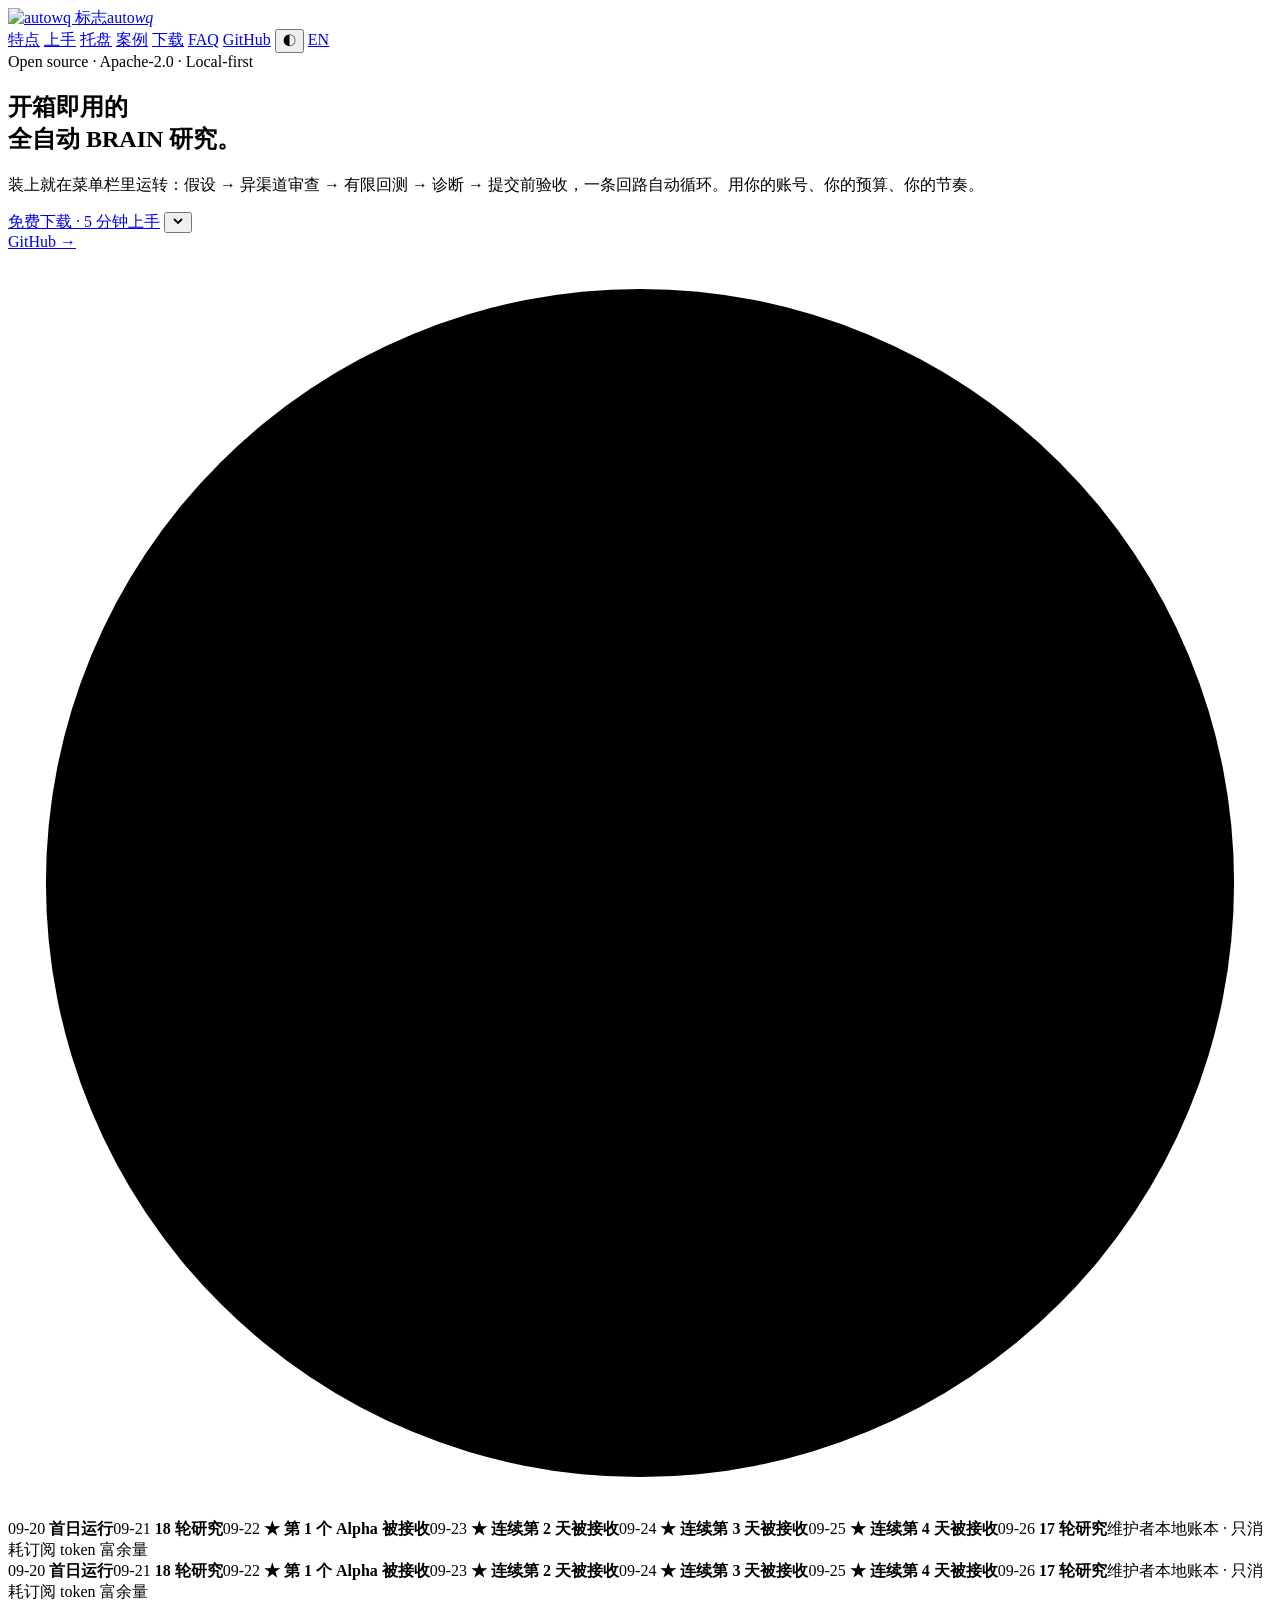
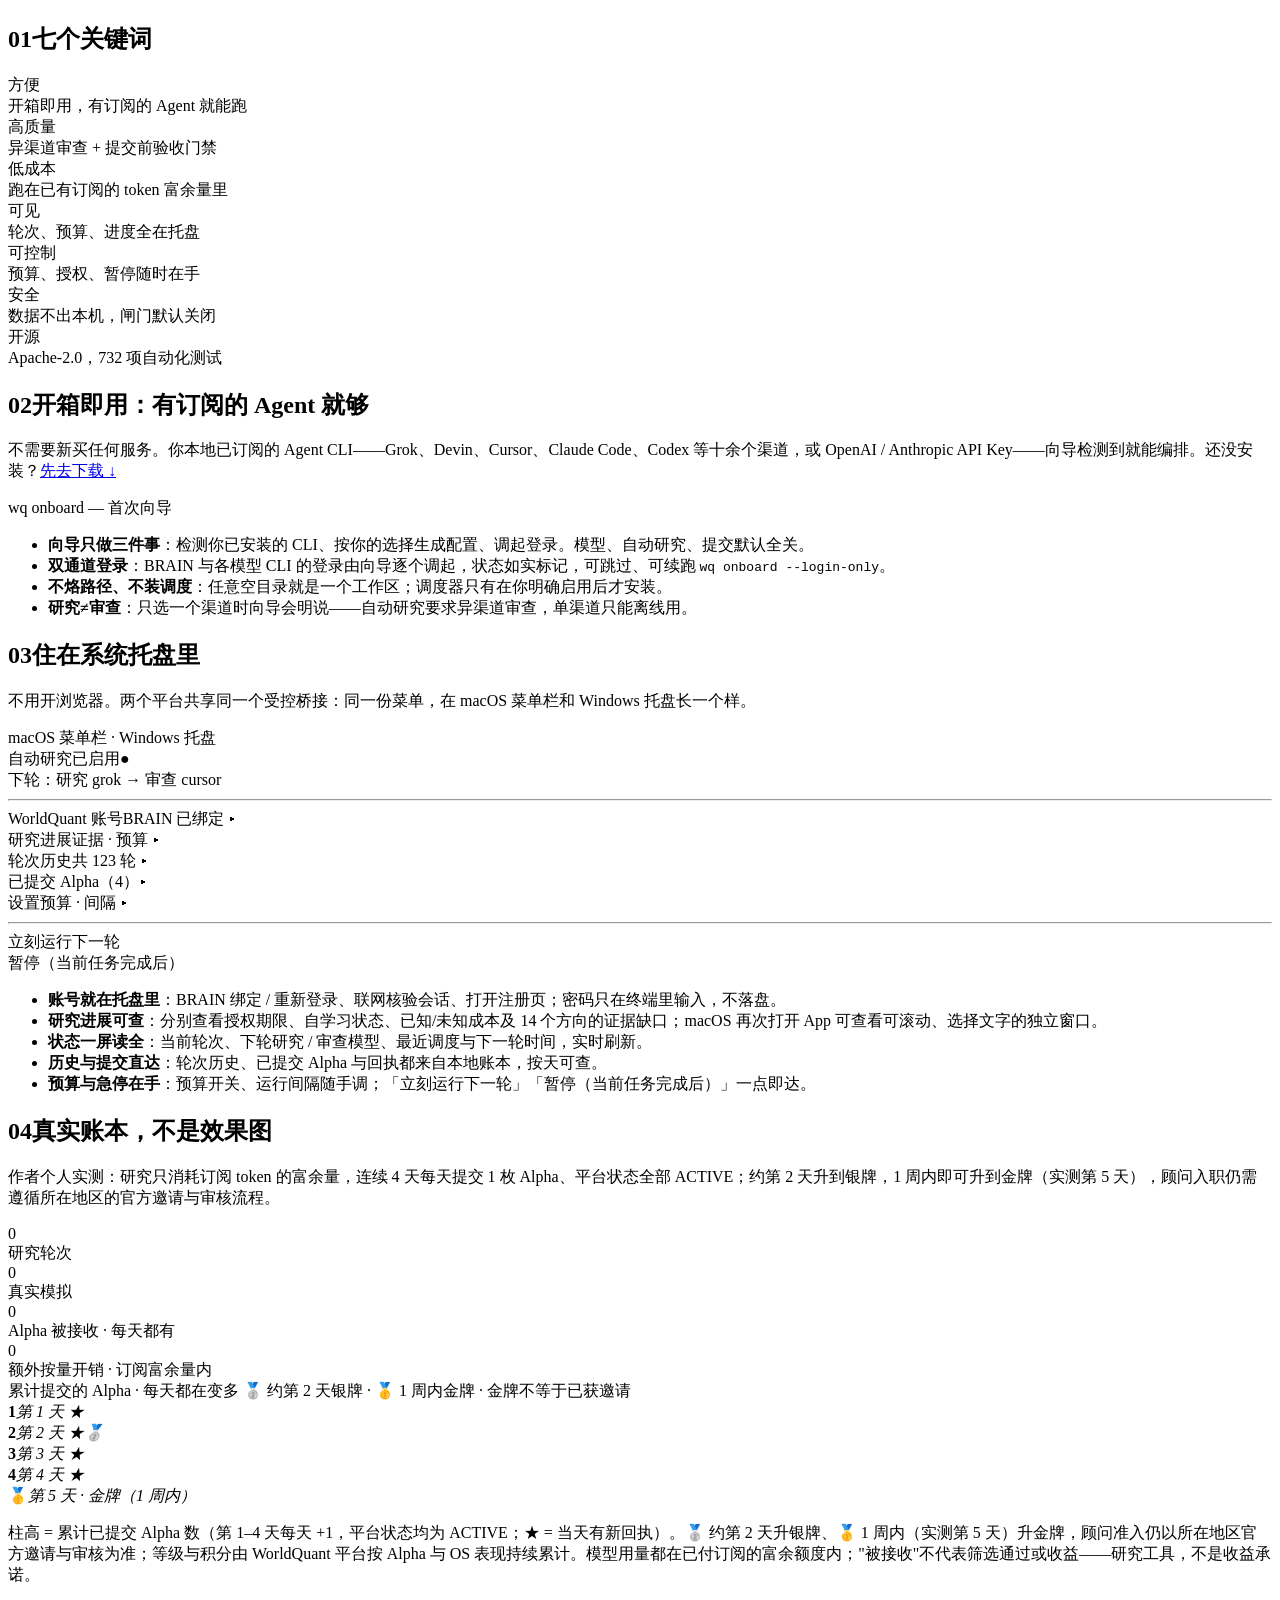
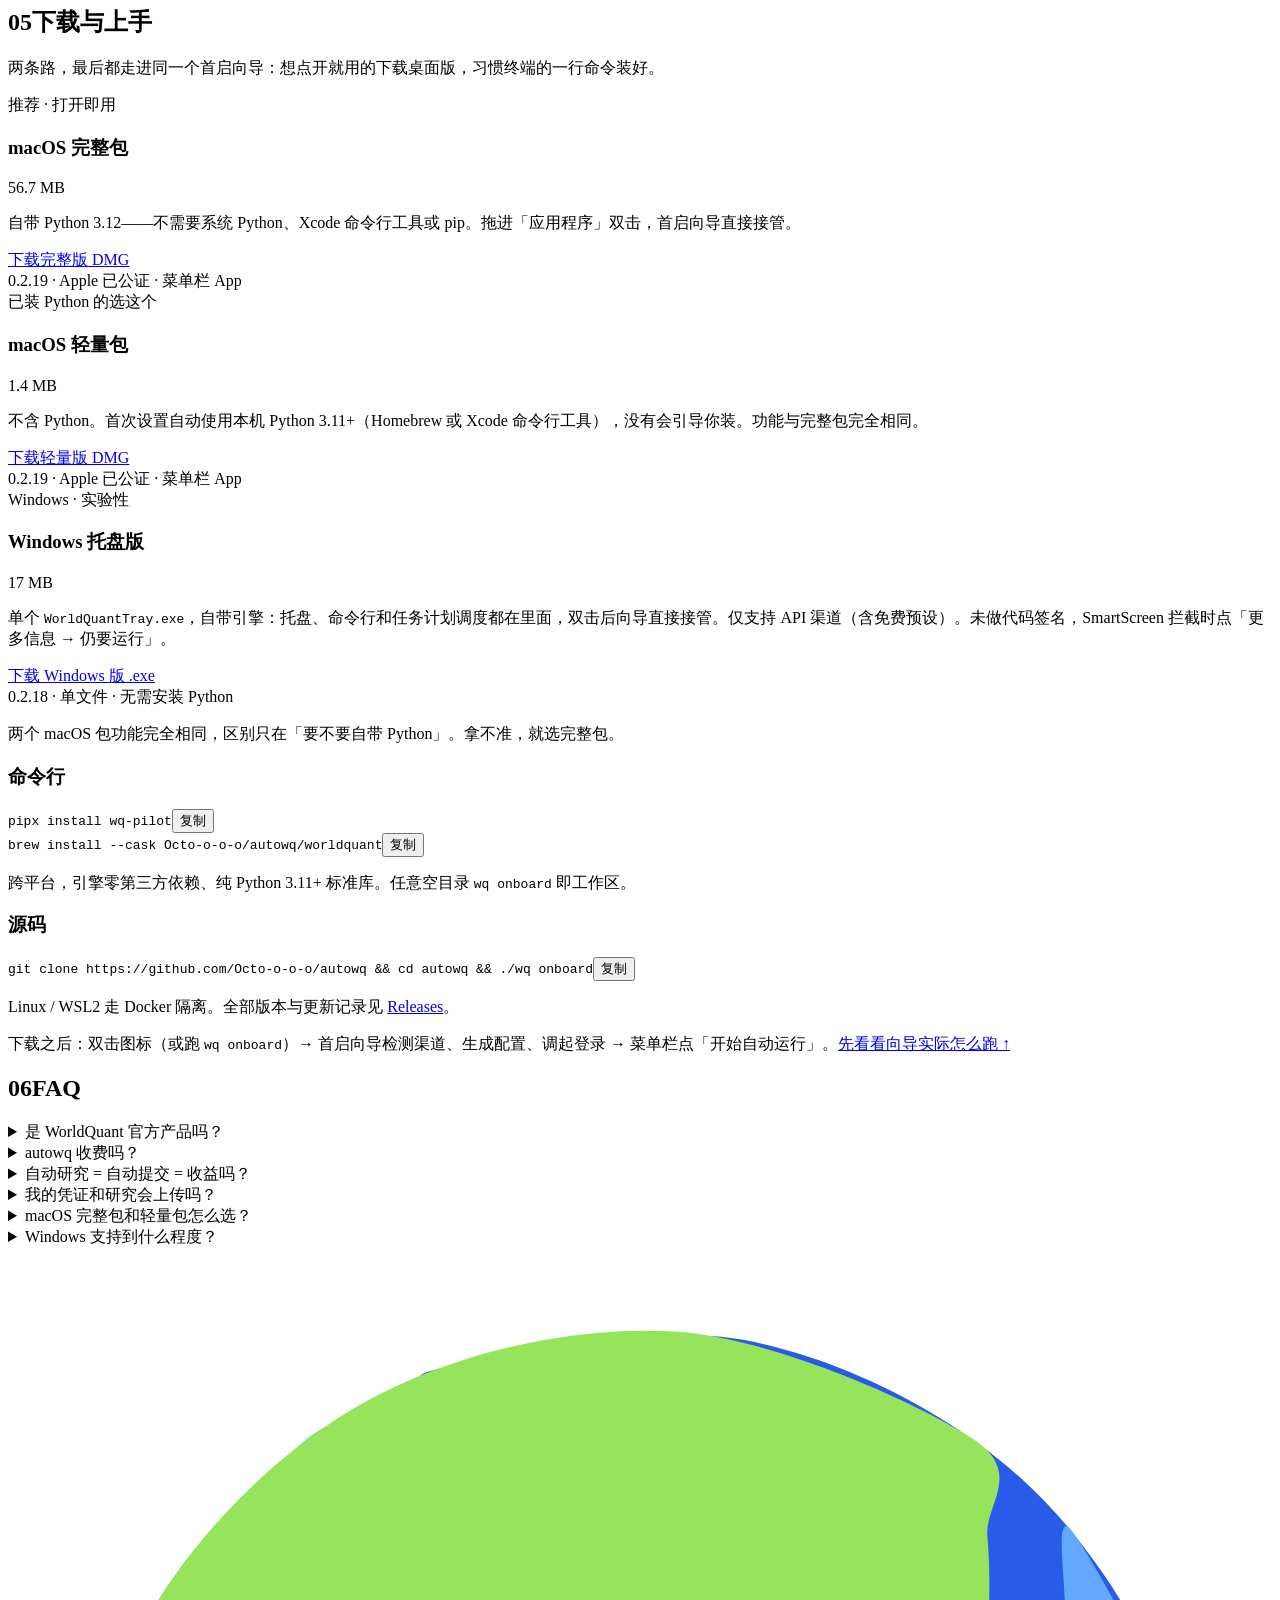
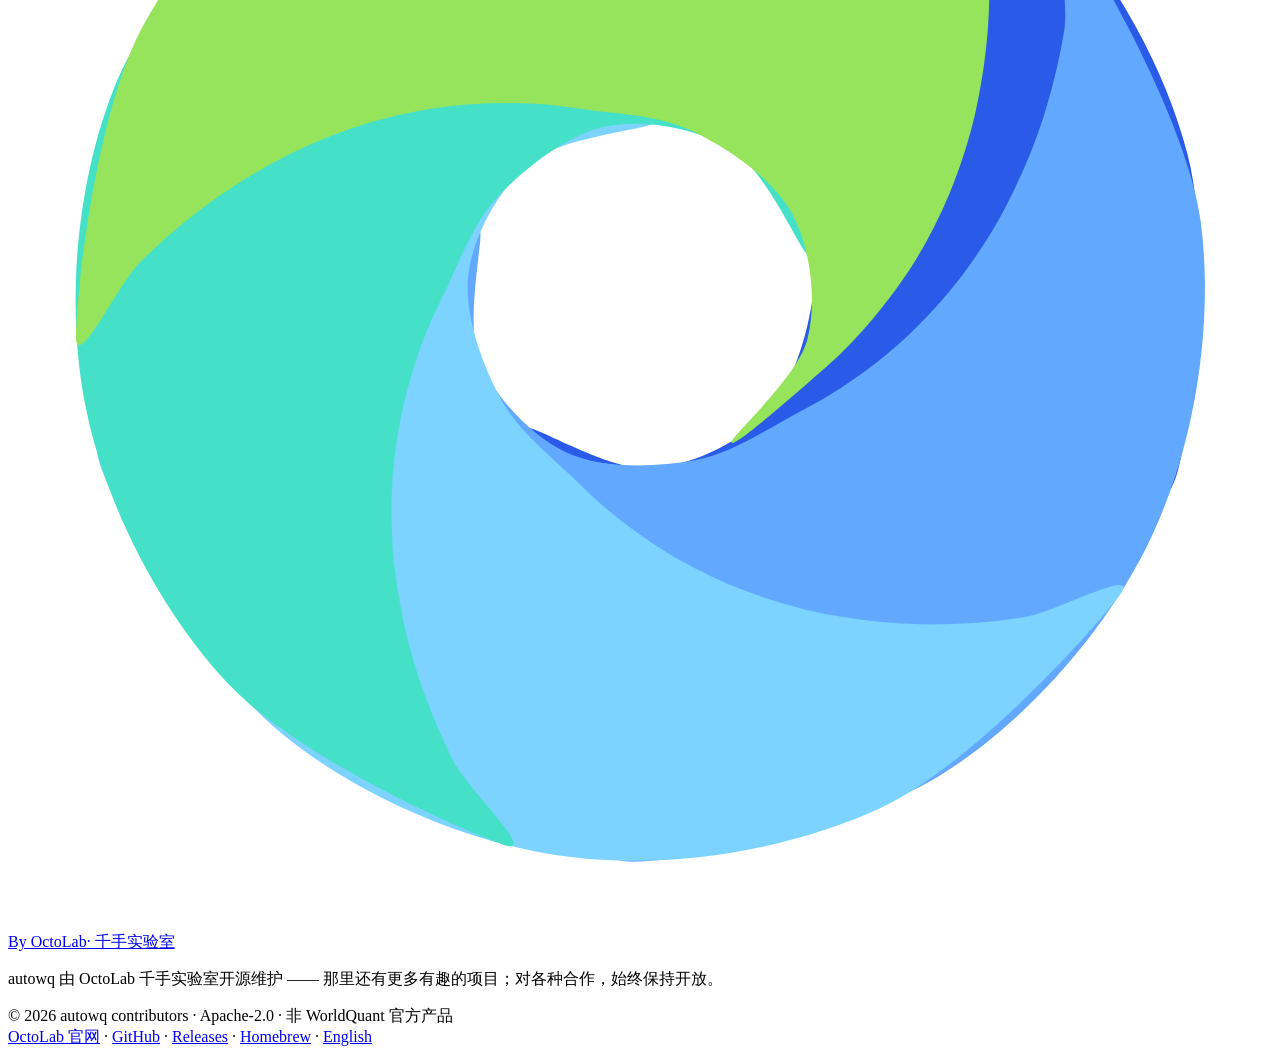
==== website/index.html @ c00e9c1a "Update macOS downloads to notarized 0.2.19 packages" ====
<!DOCTYPE html>
<html lang="zh-CN">
<head>
<meta charset="UTF-8">
<meta name="viewport" content="width=device-width, initial-scale=1.0">
<title>autowq — 开箱即用的 WorldQuant BRAIN 全自动研究工具</title>
<meta name="description" content="autowq：开源、开箱即用的 WorldQuant BRAIN 全自动研究回路。异渠道审查、预算闸门、提交前验收。本地已有订阅的 Agent CLI 即可上手，macOS 菜单栏与 Windows 托盘常驻。">
<link rel="canonical" href="https://autowq.octoooo.com/">
<link rel="alternate" hreflang="zh-CN" href="https://autowq.octoooo.com/">
<link rel="alternate" hreflang="en" href="https://autowq.octoooo.com/en/">
<link rel="alternate" hreflang="x-default" href="https://autowq.octoooo.com/">
<link rel="icon" href="/favicon.svg?v=2" type="image/svg+xml" sizes="any">
<link rel="icon" type="image/png" sizes="32x32" href="/favicon-32.png?v=2">
<link rel="apple-touch-icon" href="/apple-touch-icon.png?v=2">
<meta name="color-scheme" content="light dark">
<meta name="theme-color" media="(prefers-color-scheme: dark)" content="#0b0e0c">
<meta name="theme-color" media="(prefers-color-scheme: light)" content="#f5f3ec">
<script>(function(){try{var m=localStorage.getItem('wq-theme');if(m!=='light'&&m!=='dark')m='auto';var d=m==='dark'||(m==='auto'&&window.matchMedia('(prefers-color-scheme: dark)').matches);var h=document.documentElement;h.dataset.theme=d?'dark':'light';h.dataset.themeMode=m;}catch(e){}})();</script>
<meta property="og:site_name" content="autowq">
<meta property="og:title" content="autowq — 本地 BRAIN 研究回路">
<meta property="og:description" content="异渠道审查 · 预算闸门 · 提交前验收 · 数据不出本机">
<meta property="og:type" content="website">
<meta property="og:url" content="https://autowq.octoooo.com/">
<meta property="og:image" content="https://autowq.octoooo.com/assets/og.png">
<meta property="og:image:width" content="1200">
<meta property="og:image:height" content="630">
<meta property="og:image:alt" content="autowq — 开箱即用的 WorldQuant BRAIN 全自动研究工具">
<meta property="og:locale" content="zh_CN">
<meta property="og:locale:alternate" content="en_US">
<meta name="twitter:card" content="summary_large_image">
<meta name="twitter:title" content="autowq — 本地 BRAIN 研究回路">
<meta name="twitter:description" content="异渠道审查 · 预算闸门 · 提交前验收 · 数据不出本机">
<meta name="twitter:image" content="https://autowq.octoooo.com/assets/og.png">
<link rel="stylesheet" href="/style.css?v=10">
<script type="application/ld+json">
{
  "@context": "https://schema.org",
  "@graph": [
    {
      "@type": "SoftwareApplication",
      "name": "autowq",
      "applicationCategory": "DeveloperApplication",
      "operatingSystem": "macOS, Windows, Linux",
      "softwareVersion": "0.2.19",
      "isAccessibleForFree": true,
      "offers": { "@type": "Offer", "price": "0", "priceCurrency": "USD" },
      "license": "https://www.apache.org/licenses/LICENSE-2.0",
      "url": "https://autowq.octoooo.com/",
      "downloadUrl": "https://github.com/Octo-o-o-o/autowq/releases",
      "codeRepository": "https://github.com/Octo-o-o-o/autowq",
      "image": "https://autowq.octoooo.com/assets/og.png",
      "inLanguage": "zh-CN",
      "softwareRequirements": "Python 3.11+（运行时零第三方依赖）；本地已订阅的 Agent CLI 或 OpenAI / Anthropic API Key",
      "featureList": [
        "异渠道审查：研究与审查渠道强制分离",
        "逐渠道预算与授权闸门，默认全关",
        "本地 SQLite 账本与真实结果诊断",
        "提交前独立验收门禁",
        "macOS 菜单栏 / Windows 托盘常驻，BRAIN 账号绑定",
        "运行时零第三方依赖，数据不出本机"
      ],
      "author": { "@type": "Organization", "name": "OctoLab", "url": "https://www.octoooo.com", "sameAs": ["https://github.com/Octo-o-o-o"] },
      "description": "本地运行的 WorldQuant BRAIN 研究回路：假设、异渠道审查、有限回测、诊断与提交前验收，预算与授权由用户控制。"
    },
    {
      "@type": "FAQPage",
      "mainEntity": [
        { "@type": "Question", "name": "是 WorldQuant 官方产品吗？", "acceptedAnswer": { "@type": "Answer", "text": "不是。autowq 是独立开源项目（Apache-2.0），与 WorldQuant 无隶属关系；BRAIN 商标、平台与数据归其权利人。" } },
        { "@type": "Question", "name": "autowq 收费吗？", "acceptedAnswer": { "@type": "Answer", "text": "项目本身免费开源。它编排的是你自己的模型订阅 / API Key 和你自己的 BRAIN 账号，费用由你与供应商结算；向导不会发起任何付费推理。没有订阅也可以用官方免费 API 起步（wq providers free：Gemini、OpenRouter、智谱、硅基流动等），额度用尽会自动暂停、恢复后自动继续。" } },
        { "@type": "Question", "name": "自动研究 = 自动提交 = 收益吗？", "acceptedAnswer": { "@type": "Answer", "text": "不等于。平台筛选通过、提交接收、顾问资格、实际到账是四种不同状态，提交有独立验收门禁。" } },
        { "@type": "Question", "name": "我的凭证和研究会上传吗？", "acceptedAnswer": { "@type": "Answer", "text": "不会。一切状态存本地 SQLite 账本；导出不包含 Cookie、密码与任务输入；模型请求只发给你显式选择的渠道。" } },
        { "@type": "Question", "name": "Windows 支持到什么程度？", "acceptedAnswer": { "@type": "Answer", "text": "只用 WorldQuantTray.exe 就能在原生 Windows 上跑完整流程（实验性）：向导、托盘、命令行和任务计划调度都在这个文件里。原生 Windows 没有模型进程的沙箱，因此只支持 API 渠道（含免费预设）；要用 Claude Code、Codex 等 CLI 订阅，请在 WSL2 里走 Linux + Docker 部署。" } }
      ]
    }
  ]
}
</script>
</head>
<body>
<nav>
  <div class="inner">
  <a class="brand" href="/"><img src="/favicon-32.png?v=2" alt="autowq 标志">auto<em>wq</em></a>
  <div class="links">
    <a href="#pillars">特点</a>
    <a href="#start">上手</a>
    <a href="#tray">托盘</a>
    <a href="#case">案例</a>
    <a href="#install">下载</a>
    <a href="#faq">FAQ</a>
    <a href="https://github.com/Octo-o-o-o/autowq" target="_blank" rel="noopener">GitHub</a>
    <button class="theme" id="themeToggle" type="button" aria-label="切换配色（自动 / 亮 / 暗）">◐</button>
    <a class="lang" href="/en/">EN</a>
  </div>
  </div>
</nav>

<div class="wrap">
<section class="hero">
  <div>
    <div class="kicker">Open source · Apache-2.0 · Local-first</div>
    <h1>开箱即用的<br><span class="amber">全自动</span> BRAIN 研究。</h1>
    <p class="sub">装上就在菜单栏里运转：假设 → 异渠道审查 → 有限回测 → 诊断 → 提交前验收，一条回路自动循环。用你的账号、你的预算、你的节奏。</p>
    <div class="cta">
      <div class="cta-dl">
        <a class="btn primary" id="heroCta" href="#install">免费下载 · 5 分钟上手</a>
        <button class="btn primary cta-more" id="heroMore" type="button" aria-haspopup="menu" aria-expanded="false" aria-controls="heroMenu" aria-label="选择系统或安装方式">
          <svg width="12" height="12" viewBox="0 0 12 12" aria-hidden="true"><path d="M2.5 4.5 6 8l3.5-3.5" fill="none" stroke="currentColor" stroke-width="1.8" stroke-linecap="round" stroke-linejoin="round"/></svg>
        </button>
        <div class="cta-menu" id="heroMenu" role="menu" aria-label="下载选项" hidden>
          <div class="cm-head">桌面版 · 打开即用</div>
          <a role="menuitem" href="https://github.com/Octo-o-o-o/autowq/releases/download/macos-v0.2.19/WorldQuant-0.2.19.dmg" data-os="macos"><span class="cm-l">macOS 完整包</span><span class="cm-r">DMG · 56.7 MB</span></a>
          <a role="menuitem" href="https://github.com/Octo-o-o-o/autowq/releases/download/macos-v0.2.19/WorldQuant-0.2.19-light.dmg"><span class="cm-l">macOS 轻量包</span><span class="cm-r">DMG · 1.4 MB</span></a>
          <a role="menuitem" href="https://github.com/Octo-o-o-o/autowq/releases/download/v0.2.18/WorldQuantTray.exe" data-os="windows"><span class="cm-l">Windows 托盘版</span><span class="cm-r">.exe · 实验性</span></a>
          <hr>
          <div class="cm-head">开发者</div>
          <button role="menuitem" type="button" data-cmd="pipx install wq-pilot"><span class="cm-l">命令行 CLI</span><span class="cm-r">pipx install wq-pilot</span></button>
          <button role="menuitem" type="button" data-cmd="git clone https://github.com/Octo-o-o-o/autowq && cd autowq && ./wq onboard"><span class="cm-l">源码</span><span class="cm-r">git clone …</span></button>
          <hr>
          <a role="menuitem" href="#install" class="cm-all">全部下载方式与说明 →</a>
        </div>
      </div>
      <a class="btn" href="https://github.com/Octo-o-o-o/autowq" target="_blank" rel="noopener">GitHub →</a>
    </div>
  </div>
  <svg class="loopmark" viewBox="0 0 200 200" aria-label="autowq 回路标志">
    <circle class="halo" cx="100" cy="100" r="94"/>
    <path class="trace" d="M 152 52 A 78 78 0 1 0 152 148"/>
    <path class="trace d2" d="M 42 130 L 72 130 L 92 90 L 112 130 L 138 96 L 166 58"/>
  </svg>
</section>

<div class="tape" aria-label="真实运行记录">
  <div class="track">
  <div class="run">
    <span>09-20 <b>首日运行</b></span><span>09-21 <b>18 轮研究</b></span><span>09-22 <b class="star">★ 第 1 个 Alpha 被接收</b></span><span>09-23 <b class="star">★ 连续第 2 天被接收</b></span><span>09-24 <b class="star">★ 连续第 3 天被接收</b></span><span>09-25 <b class="star">★ 连续第 4 天被接收</b></span><span>09-26 <b>17 轮研究</b></span><span>维护者本地账本 · 只消耗订阅 token 富余量</span>
  </div>
  <div class="run" aria-hidden="true">
    <span>09-20 <b>首日运行</b></span><span>09-21 <b>18 轮研究</b></span><span>09-22 <b class="star">★ 第 1 个 Alpha 被接收</b></span><span>09-23 <b class="star">★ 连续第 2 天被接收</b></span><span>09-24 <b class="star">★ 连续第 3 天被接收</b></span><span>09-25 <b class="star">★ 连续第 4 天被接收</b></span><span>09-26 <b>17 轮研究</b></span><span>维护者本地账本 · 只消耗订阅 token 富余量</span>
  </div>
  </div>
</div>

<section id="pillars">
  <h2><span class="no">01</span>七个关键词</h2>
  <div class="pillars rise">
    <div class="pillar"><div class="k">方便</div><div class="d">开箱即用，有订阅的 Agent 就能跑</div></div>
    <div class="pillar"><div class="k">高质量</div><div class="d">异渠道审查 + 提交前验收门禁</div></div>
    <div class="pillar"><div class="k">低成本</div><div class="d">跑在已有订阅的 token 富余量里</div></div>
    <div class="pillar"><div class="k">可见</div><div class="d">轮次、预算、进度全在托盘</div></div>
    <div class="pillar"><div class="k">可控制</div><div class="d">预算、授权、暂停随时在手</div></div>
    <div class="pillar"><div class="k">安全</div><div class="d">数据不出本机，闸门默认关闭</div></div>
    <div class="pillar"><div class="k">开源</div><div class="d">Apache-2.0，732 项自动化测试</div></div>
  </div>
</section>

<section id="start">
  <h2><span class="no">02</span>开箱即用：有订阅的 Agent 就够</h2>
  <p class="lead">不需要新买任何服务。你本地已订阅的 Agent CLI——Grok、Devin、Cursor、Claude Code、Codex 等十余个渠道，或 OpenAI / Anthropic API Key——向导检测到就能编排。还没安装？<a href="#install">先去下载 ↓</a></p>
  <div class="split">
    <div class="term">
      <div class="bar"><i></i><i></i><i></i><span class="ttl">wq onboard — 首次向导</span></div>
      <pre id="typewriter"></pre>
    </div>
    <ul class="bullets rise">
      <li><b>向导只做三件事</b>：检测你已安装的 CLI、按你的选择生成配置、调起登录。模型、自动研究、提交默认全关。</li>
      <li><b>双通道登录</b>：BRAIN 与各模型 CLI 的登录由向导逐个调起，状态如实标记，可跳过、可续跑 <code>wq onboard --login-only</code>。</li>
      <li><b>不烙路径、不装调度</b>：任意空目录就是一个工作区；调度器只有在你明确启用后才安装。</li>
      <li><b>研究≠审查</b>：只选一个渠道时向导会明说——自动研究要求异渠道审查，单渠道只能离线用。</li>
    </ul>
  </div>
</section>

<section id="tray">
  <h2><span class="no">03</span>住在系统托盘里</h2>
  <p class="lead">不用开浏览器。两个平台共享同一个受控桥接：同一份菜单，在 macOS 菜单栏和 Windows 托盘长一个样。</p>
  <div class="split">
    <div class="trays rise">
      <div class="oscard">
        <div class="osbar"><img src="/favicon-32.png?v=2" alt="">macOS 菜单栏 · Windows 托盘<span class="dot"></span></div>
        <div class="osbody"><div class="menu">
          <div class="mi head">自动研究已启用<span class="r">●</span></div>
          <div class="mi dim">下轮：研究 grok → 审查 cursor</div>
          <hr>
          <div class="mi">WorldQuant 账号<span class="r">BRAIN 已绑定 ▸</span></div>
          <div class="mi">研究进展<span class="r">证据 · 预算 ▸</span></div>
          <div class="mi">轮次历史<span class="r">共 123 轮 ▸</span></div>
          <div class="mi">已提交 Alpha（4）<span class="r">▸</span></div>
          <div class="mi">设置<span class="r">预算 · 间隔 ▸</span></div>
          <hr>
          <div class="mi hot">立刻运行下一轮</div>
          <div class="mi">暂停（当前任务完成后）</div>
        </div></div>
      </div>
    </div>
    <ul class="bullets rise">
      <li><b>账号就在托盘里</b>：BRAIN 绑定 / 重新登录、联网核验会话、打开注册页；密码只在终端里输入，不落盘。</li>
      <li><b>研究进展可查</b>：分别查看授权期限、自学习状态、已知/未知成本及 14 个方向的证据缺口；macOS 再次打开 App 可查看可滚动、选择文字的独立窗口。</li>
      <li><b>状态一屏读全</b>：当前轮次、下轮研究 / 审查模型、最近调度与下一轮时间，实时刷新。</li>
      <li><b>历史与提交直达</b>：轮次历史、已提交 Alpha 与回执都来自本地账本，按天可查。</li>
      <li><b>预算与急停在手</b>：预算开关、运行间隔随手调；「立刻运行下一轮」「暂停（当前任务完成后）」一点即达。</li>
    </ul>
  </div>
</section>

<section id="case">
  <h2><span class="no">04</span>真实账本，不是效果图</h2>
  <p class="lead">作者个人实测：研究只消耗订阅 token 的富余量，连续 4 天每天提交 1 枚 Alpha、平台状态全部 ACTIVE；约第 2 天升到银牌，1 周内即可升到金牌（实测第 5 天），顾问入职仍需遵循所在地区的官方邀请与审核流程。</p>
  <div class="stats rise">
    <div class="stat"><div class="n" data-count="123">0</div><div class="l">研究轮次</div></div>
    <div class="stat"><div class="n" data-count="160">0</div><div class="l">真实模拟</div></div>
    <div class="stat"><div class="n" data-count="4">0</div><div class="l">Alpha 被接收 · 每天都有</div></div>
    <div class="stat"><div class="n">0</div><div class="l">额外按量开销 · 订阅富余量内</div></div>
  </div>
  <div class="chart rise">
    <div class="chart-head">
      <span class="lg acc"><i></i>累计提交的 Alpha · 每天都在变多</span>
      <span class="note">🥈 约第 2 天银牌 · 🥇 1 周内金牌 · 金牌不等于已获邀请</span>
    </div>
    <div class="bars">
      <div class="bar accepted" style="--v:25%"><b>1</b><i style="animation-delay:.1s"></i><em>第 1 天 ★</em></div>
      <div class="bar accepted" style="--v:50%"><b>2</b><i style="animation-delay:.2s"></i><em>第 2 天 ★🥈</em></div>
      <div class="bar accepted" style="--v:75%"><b>3</b><i style="animation-delay:.3s"></i><em>第 3 天 ★</em></div>
      <div class="bar accepted" style="--v:100%"><b>4</b><i style="animation-delay:.4s"></i><em>第 4 天 ★</em></div>
      <div class="bar accepted" style="--v:100%"><b>🥇</b><i style="animation-delay:.5s"></i><em>第 5 天 · 金牌（1 周内）</em></div>
    </div>
  </div>
  <p class="fineprint">柱高 = 累计已提交 Alpha 数（第 1–4 天每天 +1，平台状态均为 ACTIVE；★ = 当天有新回执）。🥈 约第 2 天升银牌、🥇 1 周内（实测第 5 天）升金牌，顾问准入仍以所在地区官方邀请与审核为准；等级与积分由 WorldQuant 平台按 Alpha 与 OS 表现持续累计。模型用量都在已付订阅的富余额度内；"被接收"不代表筛选通过或收益——研究工具，不是收益承诺。</p>
</section>

<section id="install">
  <h2><span class="no">05</span>下载与上手</h2>
  <p class="lead">两条路，最后都走进同一个首启向导：想点开就用的下载桌面版，习惯终端的一行命令装好。</p>
  <div class="dl-grid rise">
    <div class="dl-card featured" data-os="macos">
      <div class="dl-tag">推荐 · 打开即用</div>
      <h3>macOS 完整包</h3>
      <div class="dl-size">56.7 <span>MB</span></div>
      <p>自带 Python 3.12——不需要系统 Python、Xcode 命令行工具或 pip。拖进「应用程序」双击，首启向导直接接管。</p>
      <a class="btn primary dl-btn" href="https://github.com/Octo-o-o-o/autowq/releases/download/macos-v0.2.19/WorldQuant-0.2.19.dmg" target="_blank" rel="noopener">下载完整版 DMG</a>
      <div class="dl-meta">0.2.19 · Apple 已公证 · 菜单栏 App</div>
    </div>
    <div class="dl-card" data-os="macos">
      <div class="dl-tag">已装 Python 的选这个</div>
      <h3>macOS 轻量包</h3>
      <div class="dl-size">1.4 <span>MB</span></div>
      <p>不含 Python。首次设置自动使用本机 Python 3.11+（Homebrew 或 Xcode 命令行工具），没有会引导你装。功能与完整包完全相同。</p>
      <a class="btn dl-btn" href="https://github.com/Octo-o-o-o/autowq/releases/download/macos-v0.2.19/WorldQuant-0.2.19-light.dmg" target="_blank" rel="noopener">下载轻量版 DMG</a>
      <div class="dl-meta">0.2.19 · Apple 已公证 · 菜单栏 App</div>
    </div>
    <div class="dl-card" data-os="windows">
      <div class="dl-tag">Windows · 实验性</div>
      <h3>Windows 托盘版</h3>
      <div class="dl-size">17 <span>MB</span></div>
      <p>单个 <code>WorldQuantTray.exe</code>，自带引擎：托盘、命令行和任务计划调度都在里面，双击后向导直接接管。仅支持 API 渠道（含免费预设）。未做代码签名，SmartScreen 拦截时点「更多信息 → 仍要运行」。</p>
      <a class="btn dl-btn" href="https://github.com/Octo-o-o-o/autowq/releases/download/v0.2.18/WorldQuantTray.exe">下载 Windows 版 .exe</a>
      <div class="dl-meta">0.2.18 · 单文件 · 无需安装 Python</div>
    </div>
  </div>
  <p class="dl-choose">两个 macOS 包功能完全相同，区别只在「要不要自带 Python」。拿不准，就选完整包。</p>

  <div class="cli-row rise">
    <div class="cli-card">
      <h3>命令行</h3>
      <div class="cmdline"><code>pipx install wq-pilot</code><button class="copy" type="button" data-copy="pipx install wq-pilot">复制</button></div>
      <div class="cmdline"><code>brew install --cask Octo-o-o-o/autowq/worldquant</code><button class="copy" type="button" data-copy="brew install --cask Octo-o-o-o/autowq/worldquant">复制</button></div>
      <p>跨平台，引擎零第三方依赖、纯 Python 3.11+ 标准库。任意空目录 <code>wq onboard</code> 即工作区。</p>
    </div>
    <div class="cli-card">
      <h3>源码</h3>
      <div class="cmdline"><code>git clone https://github.com/Octo-o-o-o/autowq && cd autowq && ./wq onboard</code><button class="copy" type="button" data-copy="git clone https://github.com/Octo-o-o-o/autowq && cd autowq && ./wq onboard">复制</button></div>
      <p>Linux / WSL2 走 Docker 隔离。全部版本与更新记录见 <a href="https://github.com/Octo-o-o-o/autowq/releases" target="_blank" rel="noopener">Releases</a>。</p>
    </div>
  </div>

  <p class="next-steps">下载之后：双击图标（或跑 <code>wq onboard</code>）→ 首启向导检测渠道、生成配置、调起登录 → 菜单栏点「开始自动运行」。<a href="#start">先看看向导实际怎么跑 ↑</a></p>
</section>

<section id="faq">
  <h2><span class="no">06</span>FAQ</h2>
  <details><summary>是 WorldQuant 官方产品吗？</summary><p>不是。autowq 是独立开源项目（Apache-2.0），与 WorldQuant 无隶属关系；BRAIN 商标、平台与数据归其权利人。</p></details>
  <details><summary>autowq 收费吗？</summary><p>项目本身免费开源。它编排的是你自己的模型订阅 / API Key 和你自己的 BRAIN 账号，费用由你与供应商结算；向导不会发起任何付费推理。没有订阅也可以用官方免费 API 起步（<code>wq providers free</code>：Gemini、OpenRouter、智谱、硅基流动等），额度用尽会自动暂停、恢复后自动继续。</p></details>
  <details><summary>自动研究 = 自动提交 = 收益吗？</summary><p>不等于。平台筛选通过、提交接收、顾问资格、实际到账是四种不同状态，提交有独立验收门禁。</p></details>
  <details><summary>我的凭证和研究会上传吗？</summary><p>不会。一切状态存本地 SQLite 账本；导出不包含 Cookie、密码与任务输入；模型请求只发给你显式选择的渠道。</p></details>
  <details><summary>macOS 完整包和轻量包怎么选？</summary><p>两个都是已公证的 DMG，拖进“应用程序”即可，功能相同。完整包自带 Python，打开就能用。轻量包只有菜单和引擎，第一次设置时找本机的 Python 3.11+；没有的话按提示安装 Xcode 命令行工具。检查更新打开的是完整包。</p></details>
  <details><summary>Windows 支持到什么程度？</summary><p>只用 WorldQuantTray.exe 就能在原生 Windows 上跑完整流程（实验性）：向导、托盘、命令行和任务计划调度都在这个文件里。原生 Windows 没有模型进程的沙箱，因此只支持 API 渠道（含免费预设）；要用 Claude Code、Codex 等 CLI 订阅，请在 WSL2 里走 Linux + Docker 部署。</p></details>
</section>
</div>

<footer>
  <div class="byline">
    <p class="byline-brand"><a href="https://www.octoooo.com" rel="noopener" aria-label="OctoLab 千手实验室官网"><svg class="byline-mark" viewBox="-190 -190 380 380" aria-hidden="true"><defs><path id="wq-petal" d="M52 0C53.7-11.7 49.5-25.2 48-34.5C46.5-43.7 45.1-48.6 43-55.5C40.8-62.4 38.2-69.1 34.8-75.8C31.5-82.4 27.6-89.1 22.9-95.6C18.3-102 13-108.4 7-114.3C1-120.3-5.6-126.1-12.9-131.4C-20.2-136.7-28.1-141.6-36.6-146C-45.1-150.4-74.9-154.1-63.7-157.6C-52.4-161.1 1-172.7 31-167.2C60.9-161.6 93.7-145.1 115.9-124.3C138.2-103.6 157-72 164.6-42.6C172.2-13.1 166.5 34.5 161.7 52.5C156.8 70.6 144.2 62.2 135.4 65.8C126.6 69.5 117.7 72.4 108.9 74.6C100.2 76.7 91.5 78.1 83.1 78.9C74.7 79.6 66.4 79.6 58.5 79C50.6 78.4 42.9 77.1 35.6 75.4C28.4 73.6 21.6 71.3 14.9 68.6C8.2 65.8 3.6 63.7-4.4 59C-12.5 54.2-34.7 41-33.4 39.8C-32.2 38.7-8.9 52.6 3 51.9C14.9 51.2 29.7 44.3 37.8 35.7C46 27 50.3 11.7 52 0Z"/></defs><use href="#wq-petal" fill="#2A5BE8"/><use href="#wq-petal" fill="#63A8FF" transform="rotate(72)"/><use href="#wq-petal" fill="#7CD3FF" transform="rotate(144)"/><use href="#wq-petal" fill="#45E0C8" transform="rotate(216)"/><use href="#wq-petal" fill="#96E45C" transform="rotate(288)"/></svg>By OctoLab<span class="byline-zh">· 千手实验室</span></a></p>
    <p>autowq 由 OctoLab 千手实验室开源维护 —— 那里还有更多有趣的项目；对各种合作，始终保持开放。</p>
  </div>
  <div class="inner">
  <div>© 2026 autowq contributors · Apache-2.0 · 非 WorldQuant 官方产品</div>
  <div>
    <a href="https://www.octoooo.com">OctoLab 官网</a> ·
    <a href="https://github.com/Octo-o-o-o/autowq" target="_blank" rel="noopener">GitHub</a> ·
    <a href="https://github.com/Octo-o-o-o/autowq/releases" target="_blank" rel="noopener">Releases</a> ·
    <a href="https://github.com/Octo-o-o-o/homebrew-autowq" target="_blank" rel="noopener">Homebrew</a> ·
    <a href="/en/">English</a>
  </div>
  </div>
</footer>

<script>
window.ONBOARD_LINES = [
  { text: '$ brew install --cask Octo-o-o-o/autowq/worldquant', cls: 'w', pause: 500 },
  { text: '# 双击图标，首启向导接管 —— 或在任意目录：', cls: 'c', fast: true, pause: 350 },
  { text: '$ wq onboard', cls: 'w', pause: 500 },
  { text: '检测到宿主 CLI：grok ✓  devin ✓  cursor ✓  claude ✓  codex ✓', cls: 'c', fast: true, pause: 400 },
  { text: '选择渠道：grok,cursor', cls: 'w', pause: 350 },
  { text: '研究渠道 [grok] ⏎    审查渠道 [cursor] ⏎', cls: 'w', pause: 500 },
  { text: '✓ 配置已生成：模型、自动研究、提交全部默认关闭', cls: 'ok', fast: true, pause: 350 },
  { text: '✓ 运行时沙箱就绪；预算与授权等待你显式开启', cls: 'ok', fast: true, pause: 350 },
  { text: '→ 调起登录：BRAIN + 所选渠道（可跳过，随时续跑）', cls: 'p_g', fast: true, pause: 600 },
  { text: '完成。去菜单栏点「开始自动运行」。', cls: 'ok', pause: 900 }
];
</script>
<script src="/script.js?v=4"></script>
</body>
</html>
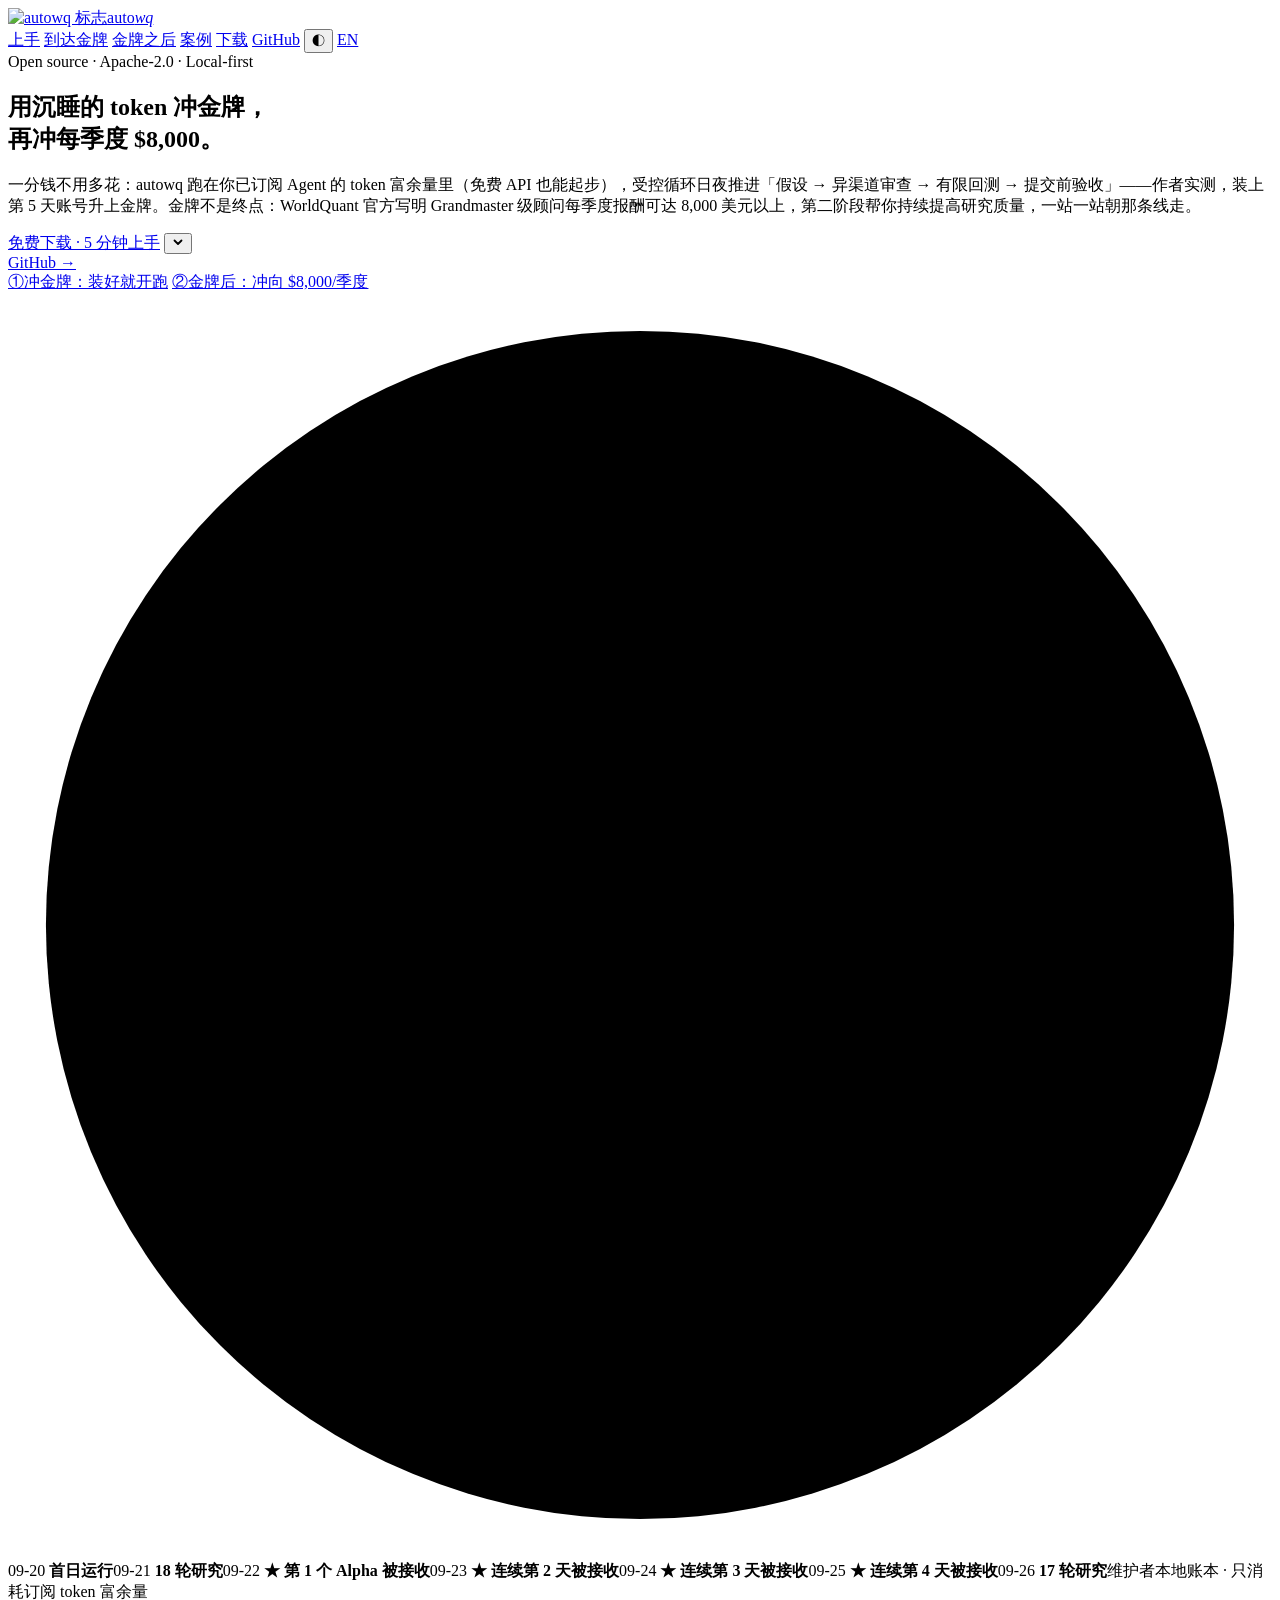
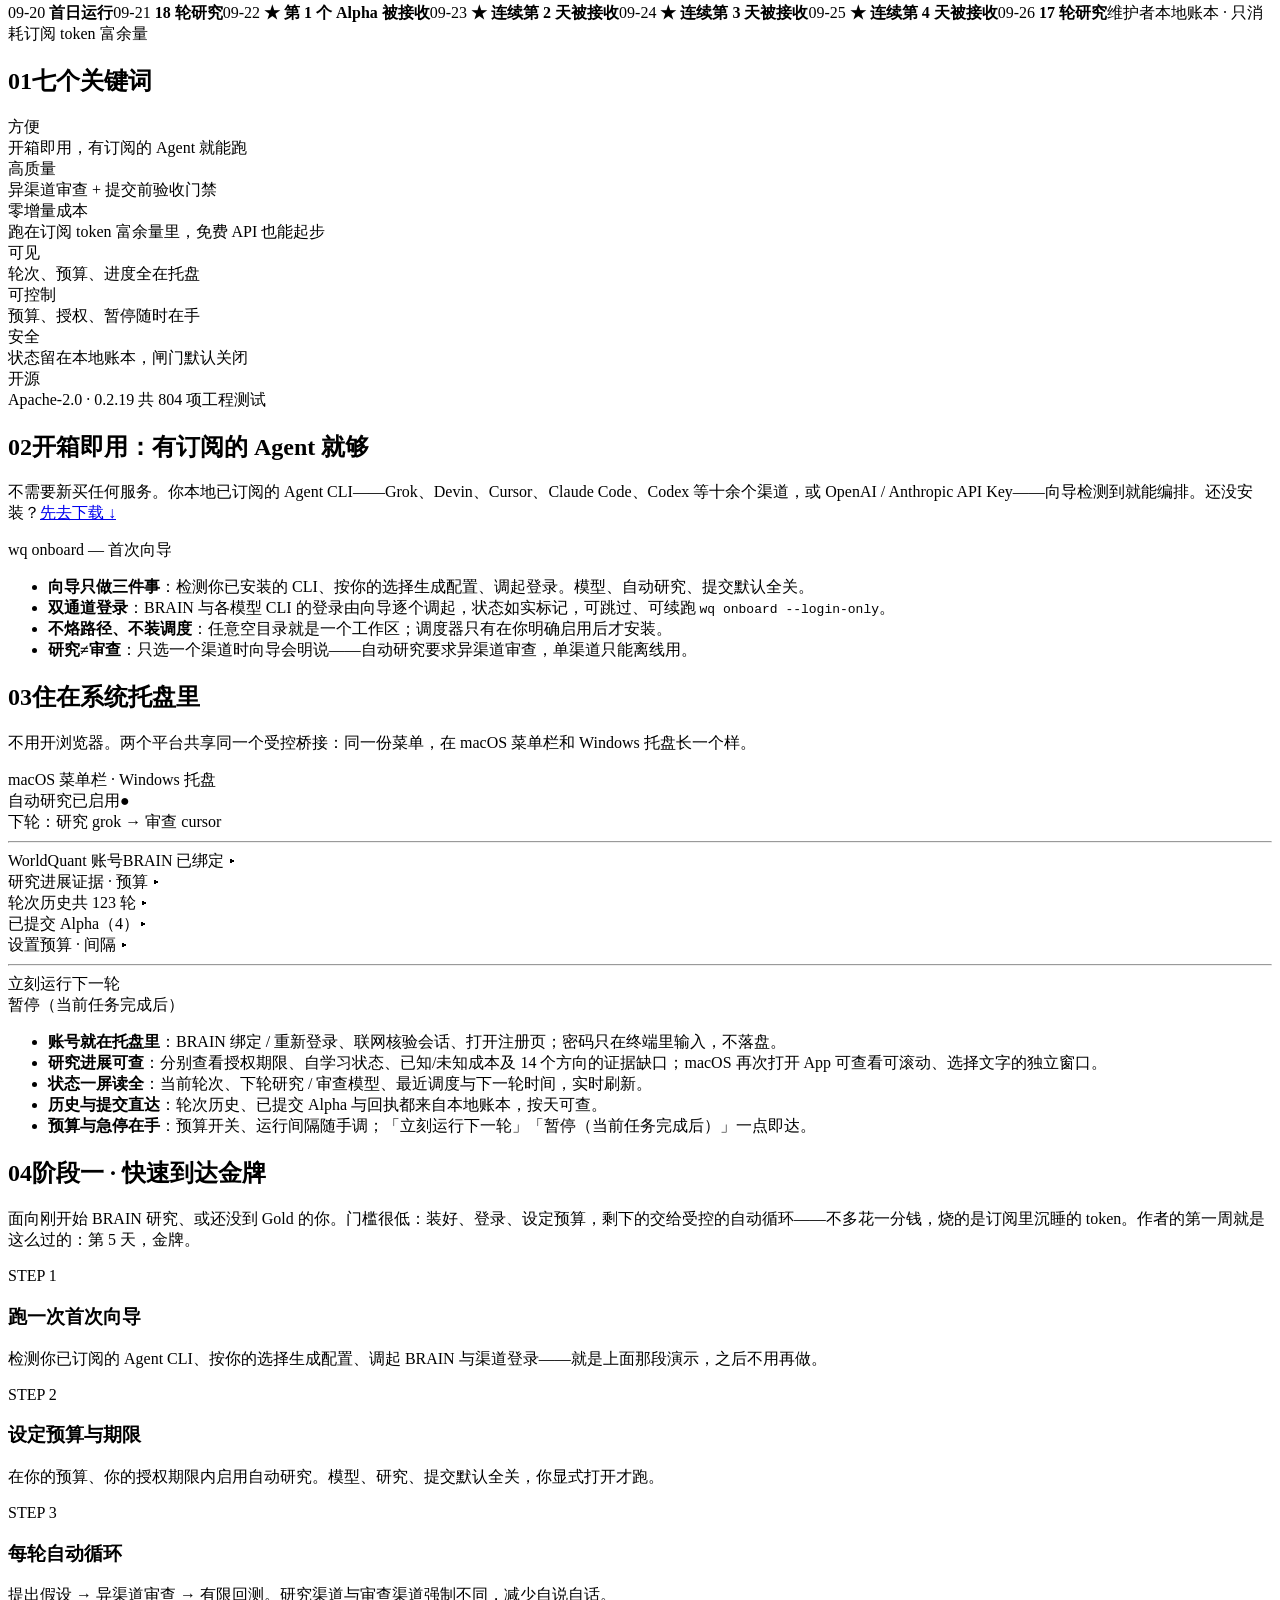
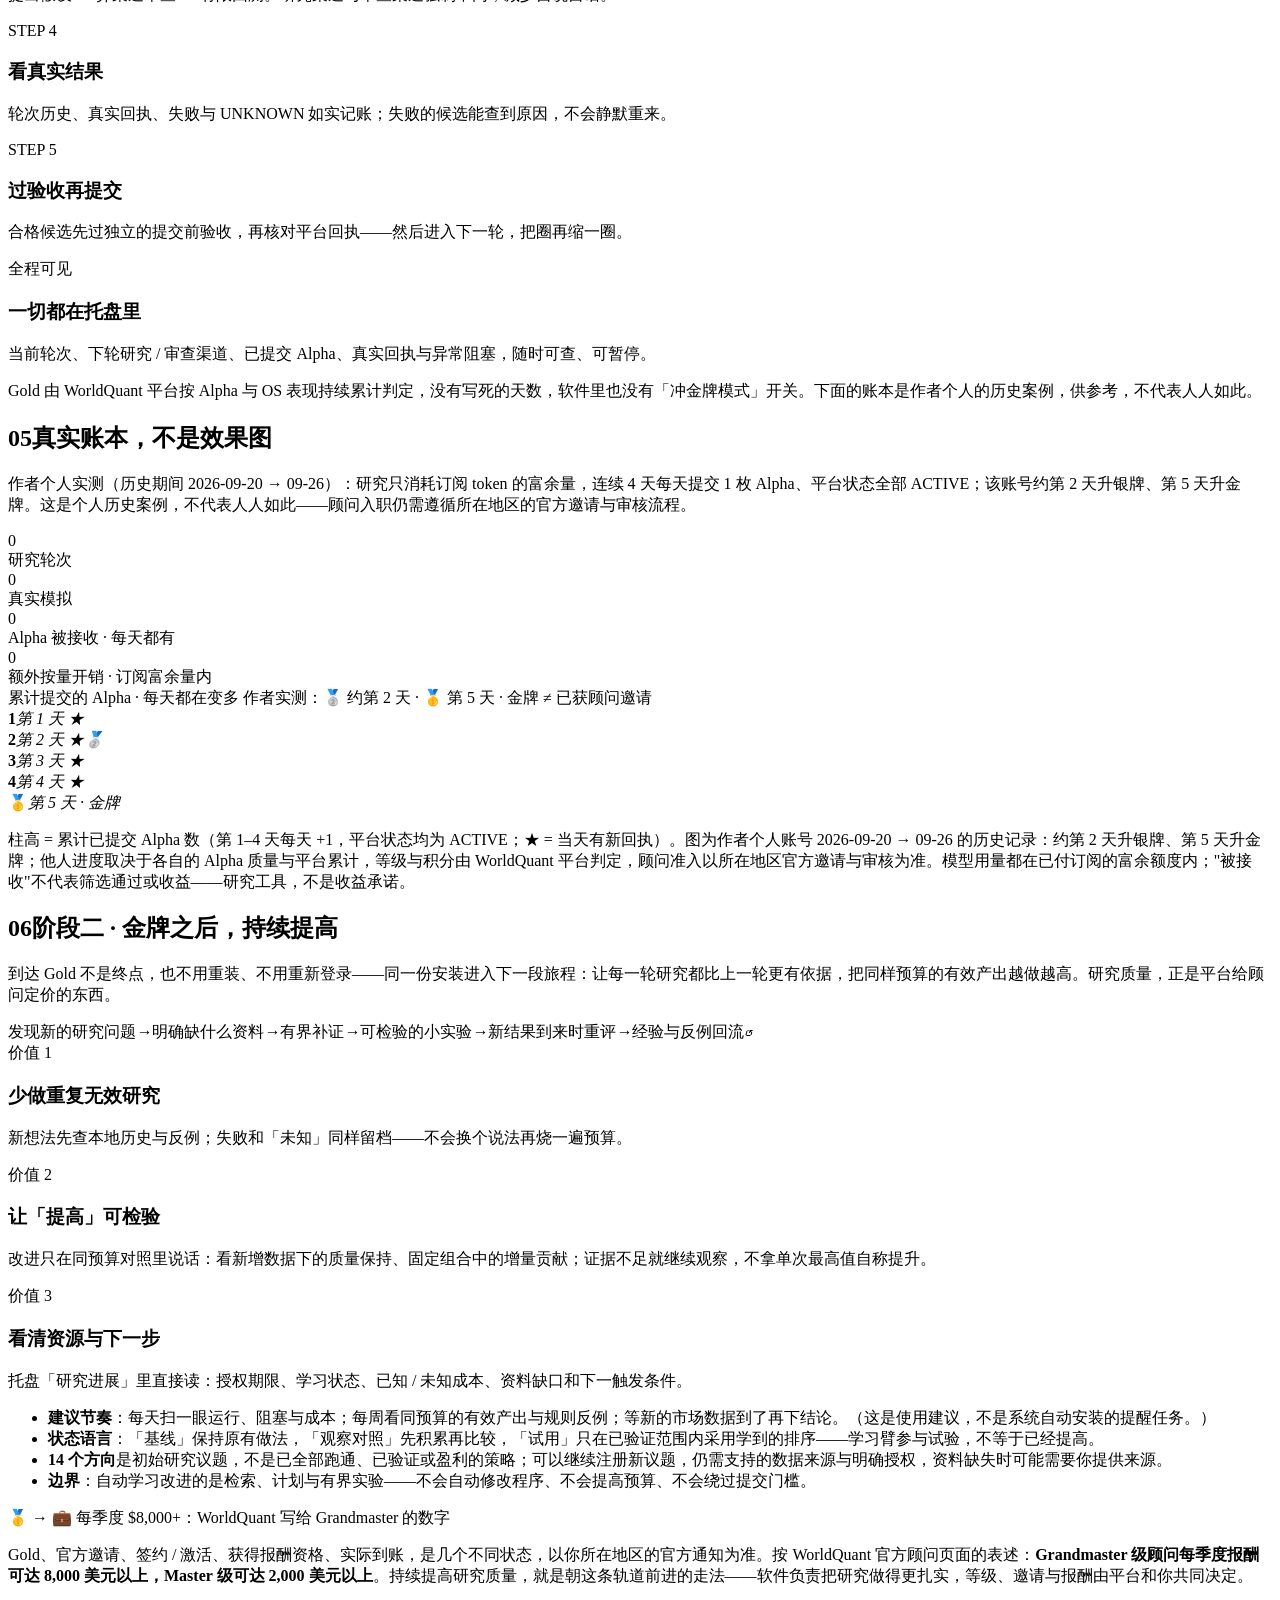
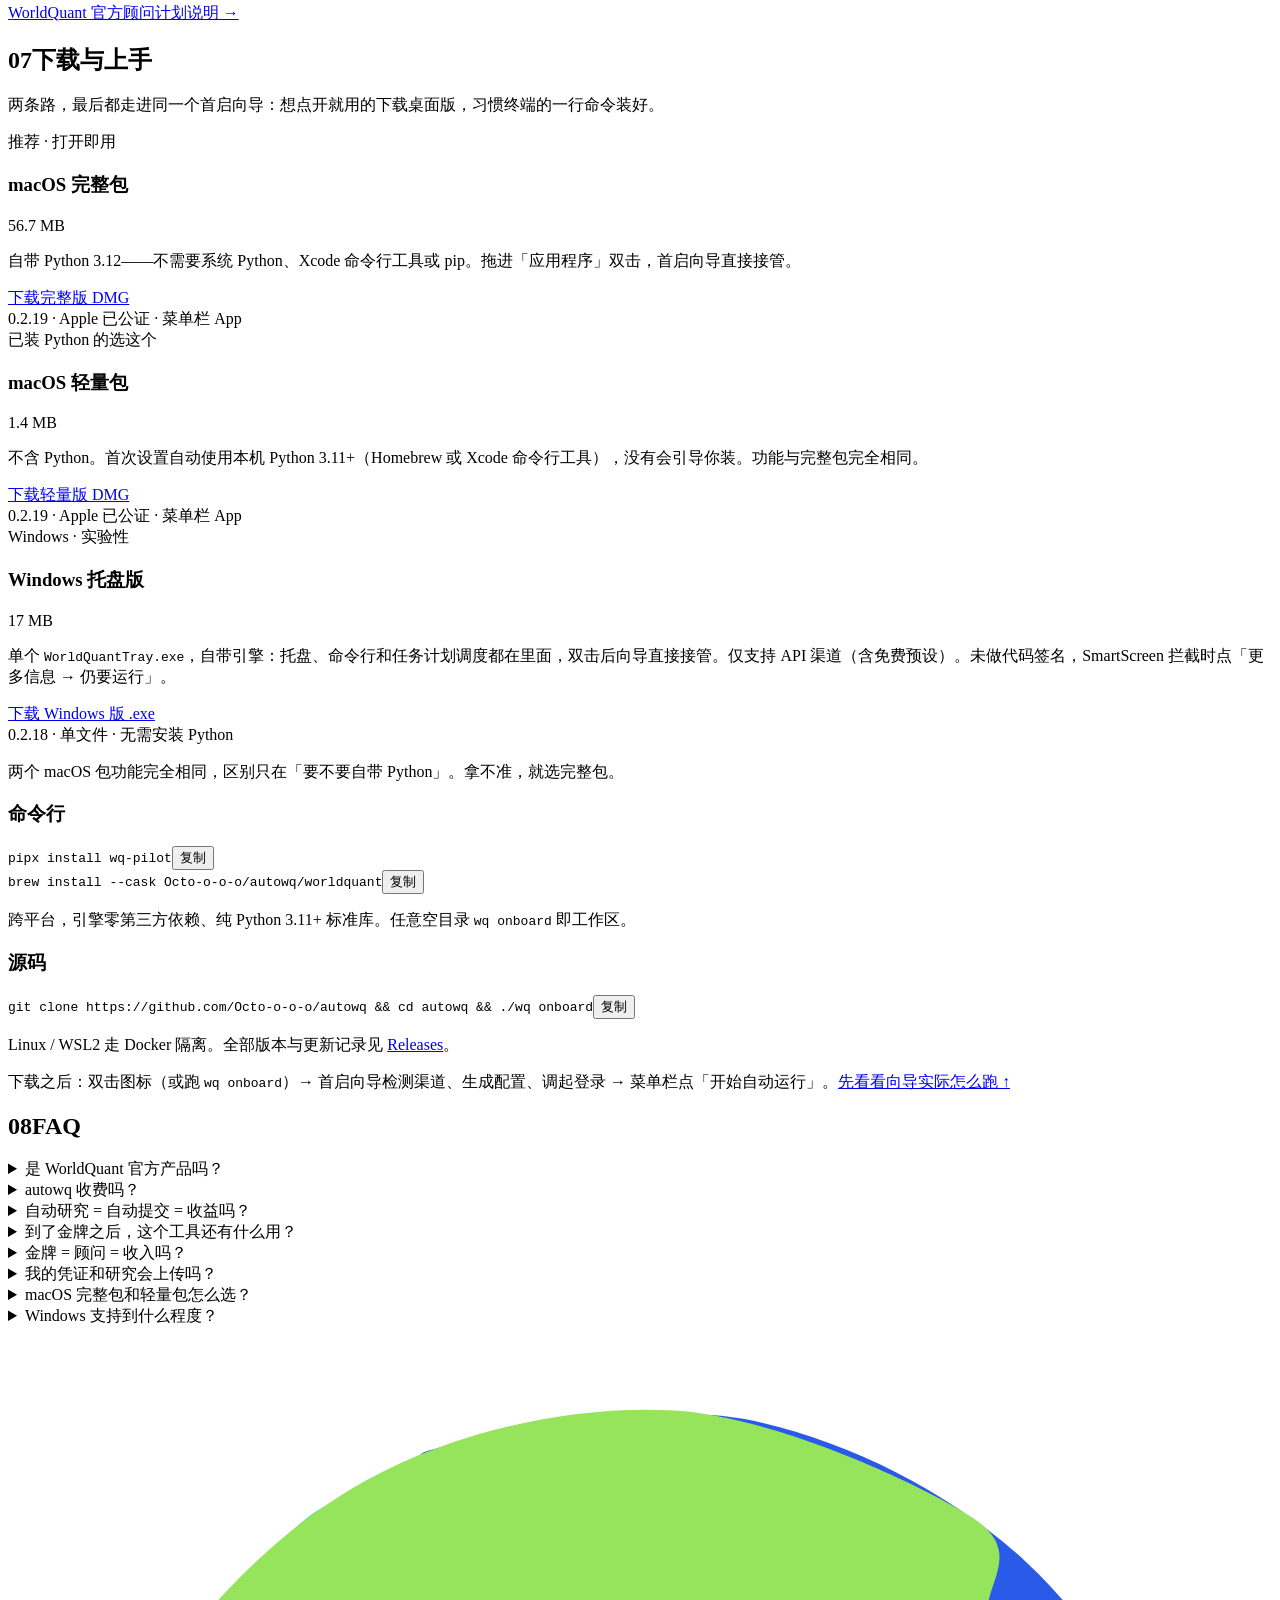
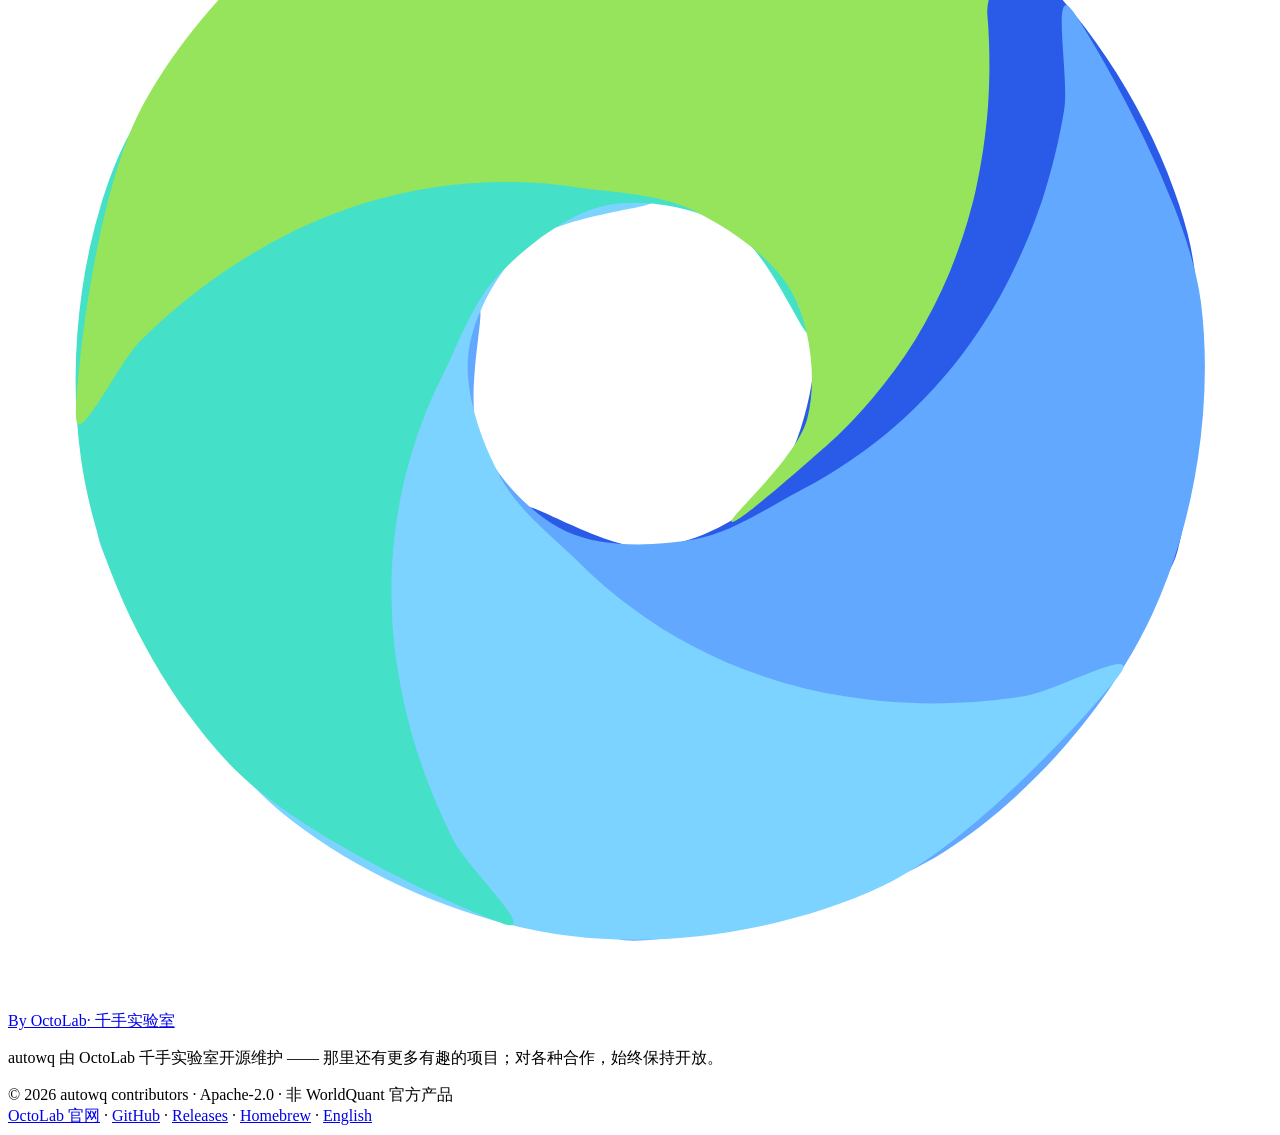
==== commit bf7ab794: "Website: two-stage journey — reach Gold fast, keep improving after Gold - Hero: punchy two-stage hea" ====
--- a/website/index.html
+++ b/website/index.html
@@ -3,8 +3,8 @@
 <head>
 <meta charset="UTF-8">
 <meta name="viewport" content="width=device-width, initial-scale=1.0">
-<title>autowq — 开箱即用的 WorldQuant BRAIN 全自动研究工具</title>
-<meta name="description" content="autowq：开源、开箱即用的 WorldQuant BRAIN 全自动研究回路。异渠道审查、预算闸门、提交前验收。本地已有订阅的 Agent CLI 即可上手，macOS 菜单栏与 Windows 托盘常驻。">
+<title>autowq — 用沉睡的 token 冲金牌，再冲每季度 $8,000：WorldQuant BRAIN 自动研究</title>
+<meta name="description" content="autowq：开源、本地的 WorldQuant BRAIN 研究回路。零增量开销，跑在你已订阅 Agent 的 token 富余量里，受控自动循环日夜推进——作者实测装上第 5 天到金牌。金牌之后不用重装：持续积累证据、检验改进，朝 WorldQuant 官方所述 Grandmaster 顾问每季度 8,000 美元以上的轨道前进。">
 <link rel="canonical" href="https://autowq.octoooo.com/">
 <link rel="alternate" hreflang="zh-CN" href="https://autowq.octoooo.com/">
 <link rel="alternate" hreflang="en" href="https://autowq.octoooo.com/en/">
@@ -17,21 +17,21 @@
 <meta name="theme-color" media="(prefers-color-scheme: light)" content="#f5f3ec">
 <script>(function(){try{var m=localStorage.getItem('wq-theme');if(m!=='light'&&m!=='dark')m='auto';var d=m==='dark'||(m==='auto'&&window.matchMedia('(prefers-color-scheme: dark)').matches);var h=document.documentElement;h.dataset.theme=d?'dark':'light';h.dataset.themeMode=m;}catch(e){}})();</script>
 <meta property="og:site_name" content="autowq">
-<meta property="og:title" content="autowq — 本地 BRAIN 研究回路">
-<meta property="og:description" content="异渠道审查 · 预算闸门 · 提交前验收 · 数据不出本机">
+<meta property="og:title" content="autowq — 沉睡 token 冲金牌，再冲每季度 $8,000">
+<meta property="og:description" content="零增量开销 · 作者实测第 5 天金牌 · WorldQuant 官方：Grandmaster 顾问每季度 $8,000+">
 <meta property="og:type" content="website">
 <meta property="og:url" content="https://autowq.octoooo.com/">
 <meta property="og:image" content="https://autowq.octoooo.com/assets/og.png">
 <meta property="og:image:width" content="1200">
 <meta property="og:image:height" content="630">
-<meta property="og:image:alt" content="autowq — 开箱即用的 WorldQuant BRAIN 全自动研究工具">
+<meta property="og:image:alt" content="autowq — 用沉睡的 token 冲金牌，再冲每季度 $8,000：WorldQuant BRAIN 自动研究">
 <meta property="og:locale" content="zh_CN">
 <meta property="og:locale:alternate" content="en_US">
 <meta name="twitter:card" content="summary_large_image">
-<meta name="twitter:title" content="autowq — 本地 BRAIN 研究回路">
-<meta name="twitter:description" content="异渠道审查 · 预算闸门 · 提交前验收 · 数据不出本机">
+<meta name="twitter:title" content="autowq — 沉睡 token 冲金牌，再冲每季度 $8,000">
+<meta name="twitter:description" content="零增量开销 · 作者实测第 5 天金牌 · WorldQuant 官方：Grandmaster 顾问每季度 $8,000+">
 <meta name="twitter:image" content="https://autowq.octoooo.com/assets/og.png">
-<link rel="stylesheet" href="/style.css?v=10">
+<link rel="stylesheet" href="/style.css?v=11">
 <script type="application/ld+json">
 {
   "@context": "https://schema.org",
@@ -56,11 +56,12 @@
         "逐渠道预算与授权闸门，默认全关",
         "本地 SQLite 账本与真实结果诊断",
         "提交前独立验收门禁",
+        "金牌后的持续研究框架：有界补证、晚到重评、证据回流",
         "macOS 菜单栏 / Windows 托盘常驻，BRAIN 账号绑定",
-        "运行时零第三方依赖，数据不出本机"
+        "运行时零第三方依赖；状态存本地账本，模型请求只发给显式选择的渠道"
       ],
       "author": { "@type": "Organization", "name": "OctoLab", "url": "https://www.octoooo.com", "sameAs": ["https://github.com/Octo-o-o-o"] },
-      "description": "本地运行的 WorldQuant BRAIN 研究回路：假设、异渠道审查、有限回测、诊断与提交前验收，预算与授权由用户控制。"
+      "description": "本地运行的 WorldQuant BRAIN 研究回路：零增量开销跑在订阅 token 富余量里，以受控自动循环冲击金牌；金牌之后，持续研究框架把历史变成可检验的下一步。预算与授权由用户控制。"
     },
     {
       "@type": "FAQPage",
@@ -68,6 +69,8 @@
         { "@type": "Question", "name": "是 WorldQuant 官方产品吗？", "acceptedAnswer": { "@type": "Answer", "text": "不是。autowq 是独立开源项目（Apache-2.0），与 WorldQuant 无隶属关系；BRAIN 商标、平台与数据归其权利人。" } },
         { "@type": "Question", "name": "autowq 收费吗？", "acceptedAnswer": { "@type": "Answer", "text": "项目本身免费开源。它编排的是你自己的模型订阅 / API Key 和你自己的 BRAIN 账号，费用由你与供应商结算；向导不会发起任何付费推理。没有订阅也可以用官方免费 API 起步（wq providers free：Gemini、OpenRouter、智谱、硅基流动等），额度用尽会自动暂停、恢复后自动继续。" } },
         { "@type": "Question", "name": "自动研究 = 自动提交 = 收益吗？", "acceptedAnswer": { "@type": "Answer", "text": "不等于。平台筛选通过、提交接收、顾问资格、实际到账是四种不同状态，提交有独立验收门禁。" } },
+        { "@type": "Question", "name": "到了金牌之后，这个工具还有什么用？", "acceptedAnswer": { "@type": "Answer", "text": "进入第二阶段：持续研究框架把本地历史变成下一轮可检验的研究建议——新想法先查历史与反例，改进在同预算对照里验证，授权、成本、资料缺口和下一触发条件都在「研究进展」里。不用重装、不用重新初始化。" } },
+        { "@type": "Question", "name": "金牌 = 顾问 = 收入吗？", "acceptedAnswer": { "@type": "Answer", "text": "不等于。Gold 是平台等级；成为顾问需要官方邀请、签约与激活；报酬资格和实际到账又是后续状态，以所在地区官方通知为准。WorldQuant 官方顾问页面表述：Grandmaster 级顾问每季度报酬可达 8,000 美元以上——那是平台的激励机制，不是本软件的承诺。" } },
         { "@type": "Question", "name": "我的凭证和研究会上传吗？", "acceptedAnswer": { "@type": "Answer", "text": "不会。一切状态存本地 SQLite 账本；导出不包含 Cookie、密码与任务输入；模型请求只发给你显式选择的渠道。" } },
         { "@type": "Question", "name": "Windows 支持到什么程度？", "acceptedAnswer": { "@type": "Answer", "text": "只用 WorldQuantTray.exe 就能在原生 Windows 上跑完整流程（实验性）：向导、托盘、命令行和任务计划调度都在这个文件里。原生 Windows 没有模型进程的沙箱，因此只支持 API 渠道（含免费预设）；要用 Claude Code、Codex 等 CLI 订阅，请在 WSL2 里走 Linux + Docker 部署。" } }
       ]
@@ -81,12 +84,11 @@
   <div class="inner">
   <a class="brand" href="/"><img src="/favicon-32.png?v=2" alt="autowq 标志">auto<em>wq</em></a>
   <div class="links">
-    <a href="#pillars">特点</a>
     <a href="#start">上手</a>
-    <a href="#tray">托盘</a>
+    <a href="#reach-gold">到达金牌</a>
+    <a href="#after-gold">金牌之后</a>
     <a href="#case">案例</a>
     <a href="#install">下载</a>
-    <a href="#faq">FAQ</a>
     <a href="https://github.com/Octo-o-o-o/autowq" target="_blank" rel="noopener">GitHub</a>
     <button class="theme" id="themeToggle" type="button" aria-label="切换配色（自动 / 亮 / 暗）">◐</button>
     <a class="lang" href="/en/">EN</a>
@@ -98,8 +100,8 @@
 <section class="hero">
   <div>
     <div class="kicker">Open source · Apache-2.0 · Local-first</div>
-    <h1>开箱即用的<br><span class="amber">全自动</span> BRAIN 研究。</h1>
-    <p class="sub">装上就在菜单栏里运转：假设 → 异渠道审查 → 有限回测 → 诊断 → 提交前验收，一条回路自动循环。用你的账号、你的预算、你的节奏。</p>
+    <h1>用沉睡的 token 冲<span class="amber">金牌</span>，<br>再冲每季度 $8,000。</h1>
+    <p class="sub">一分钱不用多花：autowq 跑在你已订阅 Agent 的 token 富余量里（免费 API 也能起步），受控循环日夜推进「假设 → 异渠道审查 → 有限回测 → 提交前验收」——作者实测，装上第 5 天账号升上金牌。金牌不是终点：WorldQuant 官方写明 Grandmaster 级顾问每季度报酬可达 8,000 美元以上，第二阶段帮你持续提高研究质量，一站一站朝那条线走。</p>
     <div class="cta">
       <div class="cta-dl">
         <a class="btn primary" id="heroCta" href="#install">免费下载 · 5 分钟上手</a>
@@ -121,6 +123,10 @@
       </div>
       <a class="btn" href="https://github.com/Octo-o-o-o/autowq" target="_blank" rel="noopener">GitHub →</a>
     </div>
+    <div class="stage-links">
+      <a class="btn stage" href="#reach-gold"><span class="sn">①</span>冲金牌：装好就开跑</a>
+      <a class="btn stage" href="#after-gold"><span class="sn">②</span>金牌后：冲向 $8,000/季度</a>
+    </div>
   </div>
   <svg class="loopmark" viewBox="0 0 200 200" aria-label="autowq 回路标志">
     <circle class="halo" cx="100" cy="100" r="94"/>
@@ -145,11 +151,11 @@
   <div class="pillars rise">
     <div class="pillar"><div class="k">方便</div><div class="d">开箱即用，有订阅的 Agent 就能跑</div></div>
     <div class="pillar"><div class="k">高质量</div><div class="d">异渠道审查 + 提交前验收门禁</div></div>
-    <div class="pillar"><div class="k">低成本</div><div class="d">跑在已有订阅的 token 富余量里</div></div>
+    <div class="pillar"><div class="k">零增量成本</div><div class="d">跑在订阅 token 富余量里，免费 API 也能起步</div></div>
     <div class="pillar"><div class="k">可见</div><div class="d">轮次、预算、进度全在托盘</div></div>
     <div class="pillar"><div class="k">可控制</div><div class="d">预算、授权、暂停随时在手</div></div>
-    <div class="pillar"><div class="k">安全</div><div class="d">数据不出本机，闸门默认关闭</div></div>
-    <div class="pillar"><div class="k">开源</div><div class="d">Apache-2.0，732 项自动化测试</div></div>
+    <div class="pillar"><div class="k">安全</div><div class="d">状态留在本地账本，闸门默认关闭</div></div>
+    <div class="pillar"><div class="k">开源</div><div class="d">Apache-2.0 · 0.2.19 共 804 项工程测试</div></div>
   </div>
 </section>
 
@@ -202,9 +208,23 @@
   </div>
 </section>
 
+<section id="reach-gold">
+  <h2><span class="no">04</span>阶段一 · 快速到达金牌</h2>
+  <p class="lead">面向刚开始 BRAIN 研究、或还没到 Gold 的你。门槛很低：装好、登录、设定预算，剩下的交给受控的自动循环——不多花一分钱，烧的是订阅里沉睡的 token。作者的第一周就是这么过的：第 5 天，金牌。</p>
+  <div class="principles rise">
+    <div class="p"><div class="idx">STEP 1</div><h3>跑一次首次向导</h3><p>检测你已订阅的 Agent CLI、按你的选择生成配置、调起 BRAIN 与渠道登录——就是上面那段演示，之后不用再做。</p></div>
+    <div class="p"><div class="idx">STEP 2</div><h3>设定预算与期限</h3><p>在你的预算、你的授权期限内启用自动研究。模型、研究、提交默认全关，你显式打开才跑。</p></div>
+    <div class="p"><div class="idx">STEP 3</div><h3>每轮自动循环</h3><p>提出假设 → 异渠道审查 → 有限回测。研究渠道与审查渠道强制不同，减少自说自话。</p></div>
+    <div class="p"><div class="idx">STEP 4</div><h3>看真实结果</h3><p>轮次历史、真实回执、失败与 UNKNOWN 如实记账；失败的候选能查到原因，不会静默重来。</p></div>
+    <div class="p"><div class="idx">STEP 5</div><h3>过验收再提交</h3><p>合格候选先过独立的提交前验收，再核对平台回执——然后进入下一轮，把圈再缩一圈。</p></div>
+    <div class="p"><div class="idx">全程可见</div><h3>一切都在托盘里</h3><p>当前轮次、下轮研究 / 审查渠道、已提交 Alpha、真实回执与异常阻塞，随时可查、可暂停。</p></div>
+  </div>
+  <p class="fineprint">Gold 由 WorldQuant 平台按 Alpha 与 OS 表现持续累计判定，没有写死的天数，软件里也没有「冲金牌模式」开关。下面的账本是作者个人的历史案例，供参考，不代表人人如此。</p>
+</section>
+
 <section id="case">
-  <h2><span class="no">04</span>真实账本，不是效果图</h2>
-  <p class="lead">作者个人实测：研究只消耗订阅 token 的富余量，连续 4 天每天提交 1 枚 Alpha、平台状态全部 ACTIVE；约第 2 天升到银牌，1 周内即可升到金牌（实测第 5 天），顾问入职仍需遵循所在地区的官方邀请与审核流程。</p>
+  <h2><span class="no">05</span>真实账本，不是效果图</h2>
+  <p class="lead">作者个人实测（历史期间 2026-09-20 → 09-26）：研究只消耗订阅 token 的富余量，连续 4 天每天提交 1 枚 Alpha、平台状态全部 ACTIVE；该账号约第 2 天升银牌、第 5 天升金牌。这是个人历史案例，不代表人人如此——顾问入职仍需遵循所在地区的官方邀请与审核流程。</p>
   <div class="stats rise">
     <div class="stat"><div class="n" data-count="123">0</div><div class="l">研究轮次</div></div>
     <div class="stat"><div class="n" data-count="160">0</div><div class="l">真实模拟</div></div>
@@ -214,21 +234,45 @@
   <div class="chart rise">
     <div class="chart-head">
       <span class="lg acc"><i></i>累计提交的 Alpha · 每天都在变多</span>
-      <span class="note">🥈 约第 2 天银牌 · 🥇 1 周内金牌 · 金牌不等于已获邀请</span>
+      <span class="note">作者实测：🥈 约第 2 天 · 🥇 第 5 天 · 金牌 ≠ 已获顾问邀请</span>
     </div>
     <div class="bars">
       <div class="bar accepted" style="--v:25%"><b>1</b><i style="animation-delay:.1s"></i><em>第 1 天 ★</em></div>
       <div class="bar accepted" style="--v:50%"><b>2</b><i style="animation-delay:.2s"></i><em>第 2 天 ★🥈</em></div>
       <div class="bar accepted" style="--v:75%"><b>3</b><i style="animation-delay:.3s"></i><em>第 3 天 ★</em></div>
       <div class="bar accepted" style="--v:100%"><b>4</b><i style="animation-delay:.4s"></i><em>第 4 天 ★</em></div>
-      <div class="bar accepted" style="--v:100%"><b>🥇</b><i style="animation-delay:.5s"></i><em>第 5 天 · 金牌（1 周内）</em></div>
-    </div>
-  </div>
-  <p class="fineprint">柱高 = 累计已提交 Alpha 数（第 1–4 天每天 +1，平台状态均为 ACTIVE；★ = 当天有新回执）。🥈 约第 2 天升银牌、🥇 1 周内（实测第 5 天）升金牌，顾问准入仍以所在地区官方邀请与审核为准；等级与积分由 WorldQuant 平台按 Alpha 与 OS 表现持续累计。模型用量都在已付订阅的富余额度内；"被接收"不代表筛选通过或收益——研究工具，不是收益承诺。</p>
+      <div class="bar accepted" style="--v:100%"><b>🥇</b><i style="animation-delay:.5s"></i><em>第 5 天 · 金牌</em></div>
+    </div>
+  </div>
+  <p class="fineprint">柱高 = 累计已提交 Alpha 数（第 1–4 天每天 +1，平台状态均为 ACTIVE；★ = 当天有新回执）。图为作者个人账号 2026-09-20 → 09-26 的历史记录：约第 2 天升银牌、第 5 天升金牌；他人进度取决于各自的 Alpha 质量与平台累计，等级与积分由 WorldQuant 平台判定，顾问准入以所在地区官方邀请与审核为准。模型用量都在已付订阅的富余额度内；"被接收"不代表筛选通过或收益——研究工具，不是收益承诺。</p>
+</section>
+
+<section id="after-gold">
+  <h2><span class="no">06</span>阶段二 · 金牌之后，持续提高</h2>
+  <p class="lead">到达 Gold 不是终点，也不用重装、不用重新登录——同一份安装进入下一段旅程：让每一轮研究都比上一轮更有依据，把同样预算的有效产出越做越高。研究质量，正是平台给顾问定价的东西。</p>
+  <div class="loopline rise" aria-label="持续研究闭环">
+    <span>发现新的研究问题</span><i>→</i><span>明确缺什么资料</span><i>→</i><span>有界补证</span><i>→</i><span>可检验的小实验</span><i>→</i><span>新结果到来时重评</span><i>→</i><span>经验与反例回流</span><i>↺</i>
+  </div>
+  <div class="principles rise">
+    <div class="p"><div class="idx">价值 1</div><h3>少做重复无效研究</h3><p>新想法先查本地历史与反例；失败和「未知」同样留档——不会换个说法再烧一遍预算。</p></div>
+    <div class="p"><div class="idx">价值 2</div><h3>让「提高」可检验</h3><p>改进只在同预算对照里说话：看新增数据下的质量保持、固定组合中的增量贡献；证据不足就继续观察，不拿单次最高值自称提升。</p></div>
+    <div class="p"><div class="idx">价值 3</div><h3>看清资源与下一步</h3><p>托盘「研究进展」里直接读：授权期限、学习状态、已知 / 未知成本、资料缺口和下一触发条件。</p></div>
+  </div>
+  <ul class="bullets after-notes rise">
+    <li><b>建议节奏</b>：每天扫一眼运行、阻塞与成本；每周看同预算的有效产出与规则反例；等新的市场数据到了再下结论。（这是使用建议，不是系统自动安装的提醒任务。）</li>
+    <li><b>状态语言</b>：「基线」保持原有做法，「观察对照」先积累再比较，「试用」只在已验证范围内采用学到的排序——学习臂参与试验，不等于已经提高。</li>
+    <li><b>14 个方向</b>是初始研究议题，不是已全部跑通、已验证或盈利的策略；可以继续注册新议题，仍需支持的数据来源与明确授权，资料缺失时可能需要你提供来源。</li>
+    <li><b>边界</b>：自动学习改进的是检索、计划与有界实验——不会自动修改程序、不会提高预算、不会绕过提交门槛。</li>
+  </ul>
+  <div class="goal rise">
+    <div class="goal-k">🥇 → 💼 每季度 $8,000+：WorldQuant 写给 Grandmaster 的数字</div>
+    <p>Gold、官方邀请、签约 / 激活、获得报酬资格、实际到账，是几个不同状态，以你所在地区的官方通知为准。按 WorldQuant 官方顾问页面的表述：<b>Grandmaster 级顾问每季度报酬可达 8,000 美元以上，Master 级可达 2,000 美元以上</b>。持续提高研究质量，就是朝这条轨道前进的走法——软件负责把研究做得更扎实，等级、邀请与报酬由平台和你共同决定。</p>
+    <a href="https://worldquantbrain.com/consultant" target="_blank" rel="noopener">WorldQuant 官方顾问计划说明 →</a>
+  </div>
 </section>
 
 <section id="install">
-  <h2><span class="no">05</span>下载与上手</h2>
+  <h2><span class="no">07</span>下载与上手</h2>
   <p class="lead">两条路，最后都走进同一个首启向导：想点开就用的下载桌面版，习惯终端的一行命令装好。</p>
   <div class="dl-grid rise">
     <div class="dl-card featured" data-os="macos">
@@ -276,10 +320,12 @@
 </section>
 
 <section id="faq">
-  <h2><span class="no">06</span>FAQ</h2>
+  <h2><span class="no">08</span>FAQ</h2>
   <details><summary>是 WorldQuant 官方产品吗？</summary><p>不是。autowq 是独立开源项目（Apache-2.0），与 WorldQuant 无隶属关系；BRAIN 商标、平台与数据归其权利人。</p></details>
   <details><summary>autowq 收费吗？</summary><p>项目本身免费开源。它编排的是你自己的模型订阅 / API Key 和你自己的 BRAIN 账号，费用由你与供应商结算；向导不会发起任何付费推理。没有订阅也可以用官方免费 API 起步（<code>wq providers free</code>：Gemini、OpenRouter、智谱、硅基流动等），额度用尽会自动暂停、恢复后自动继续。</p></details>
   <details><summary>自动研究 = 自动提交 = 收益吗？</summary><p>不等于。平台筛选通过、提交接收、顾问资格、实际到账是四种不同状态，提交有独立验收门禁。</p></details>
+  <details><summary>到了金牌之后，这个工具还有什么用？</summary><p>进入<a href="#after-gold">第二阶段</a>：持续研究框架把本地历史变成下一轮可检验的研究建议——新想法先查历史与反例，改进在同预算对照里验证，授权、成本、资料缺口和下一触发条件都在「研究进展」里。不用重装、不用重新初始化。</p></details>
+  <details><summary>金牌 = 顾问 = 收入吗？</summary><p>不等于。Gold 是平台等级；成为顾问需要官方邀请、签约与激活；报酬资格和实际到账又是后续状态，以所在地区官方通知为准。<a href="https://worldquantbrain.com/consultant" target="_blank" rel="noopener">WorldQuant 官方顾问页面</a>的表述：Grandmaster 级顾问每季度报酬可达 8,000 美元以上——那是平台的激励机制，不是本软件的承诺。</p></details>
   <details><summary>我的凭证和研究会上传吗？</summary><p>不会。一切状态存本地 SQLite 账本；导出不包含 Cookie、密码与任务输入；模型请求只发给你显式选择的渠道。</p></details>
   <details><summary>macOS 完整包和轻量包怎么选？</summary><p>两个都是已公证的 DMG，拖进“应用程序”即可，功能相同。完整包自带 Python，打开就能用。轻量包只有菜单和引擎，第一次设置时找本机的 Python 3.11+；没有的话按提示安装 Xcode 命令行工具。检查更新打开的是完整包。</p></details>
   <details><summary>Windows 支持到什么程度？</summary><p>只用 WorldQuantTray.exe 就能在原生 Windows 上跑完整流程（实验性）：向导、托盘、命令行和任务计划调度都在这个文件里。原生 Windows 没有模型进程的沙箱，因此只支持 API 渠道（含免费预设）；要用 Claude Code、Codex 等 CLI 订阅，请在 WSL2 里走 Linux + Docker 部署。</p></details>
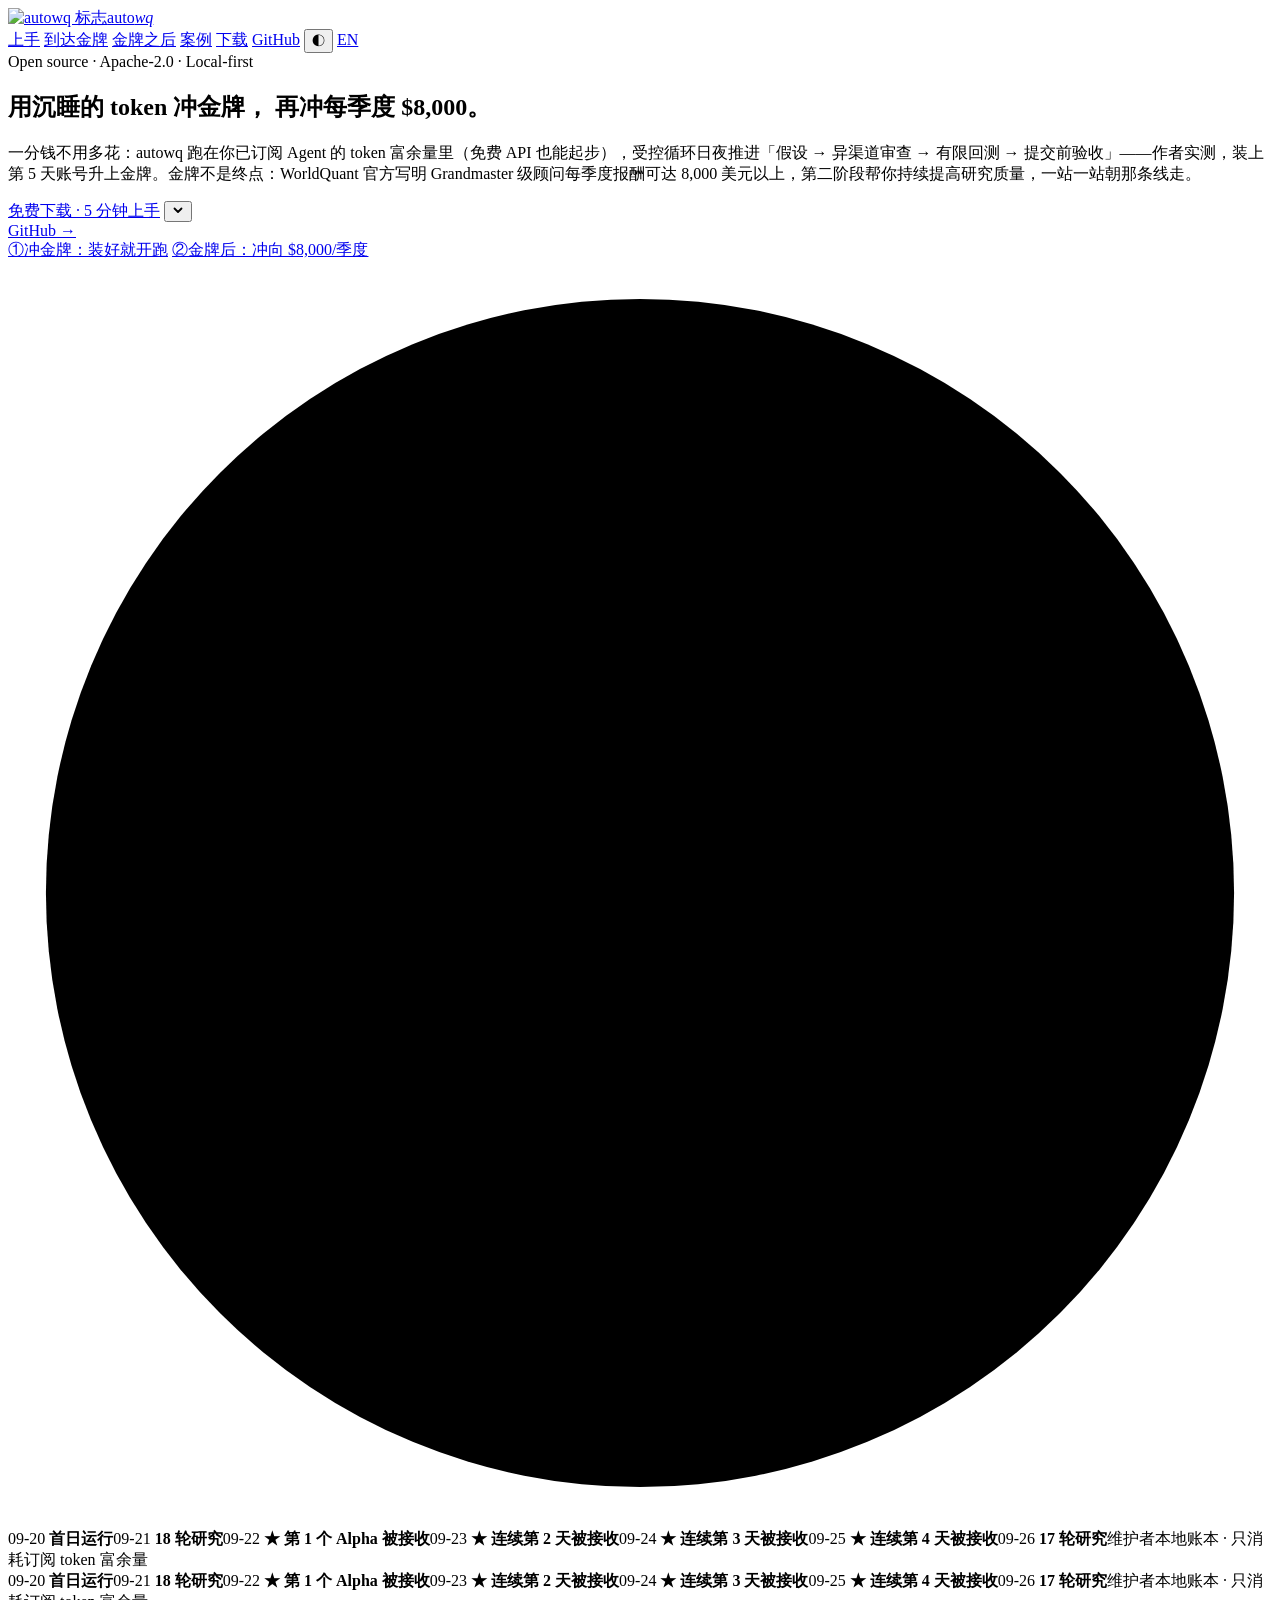
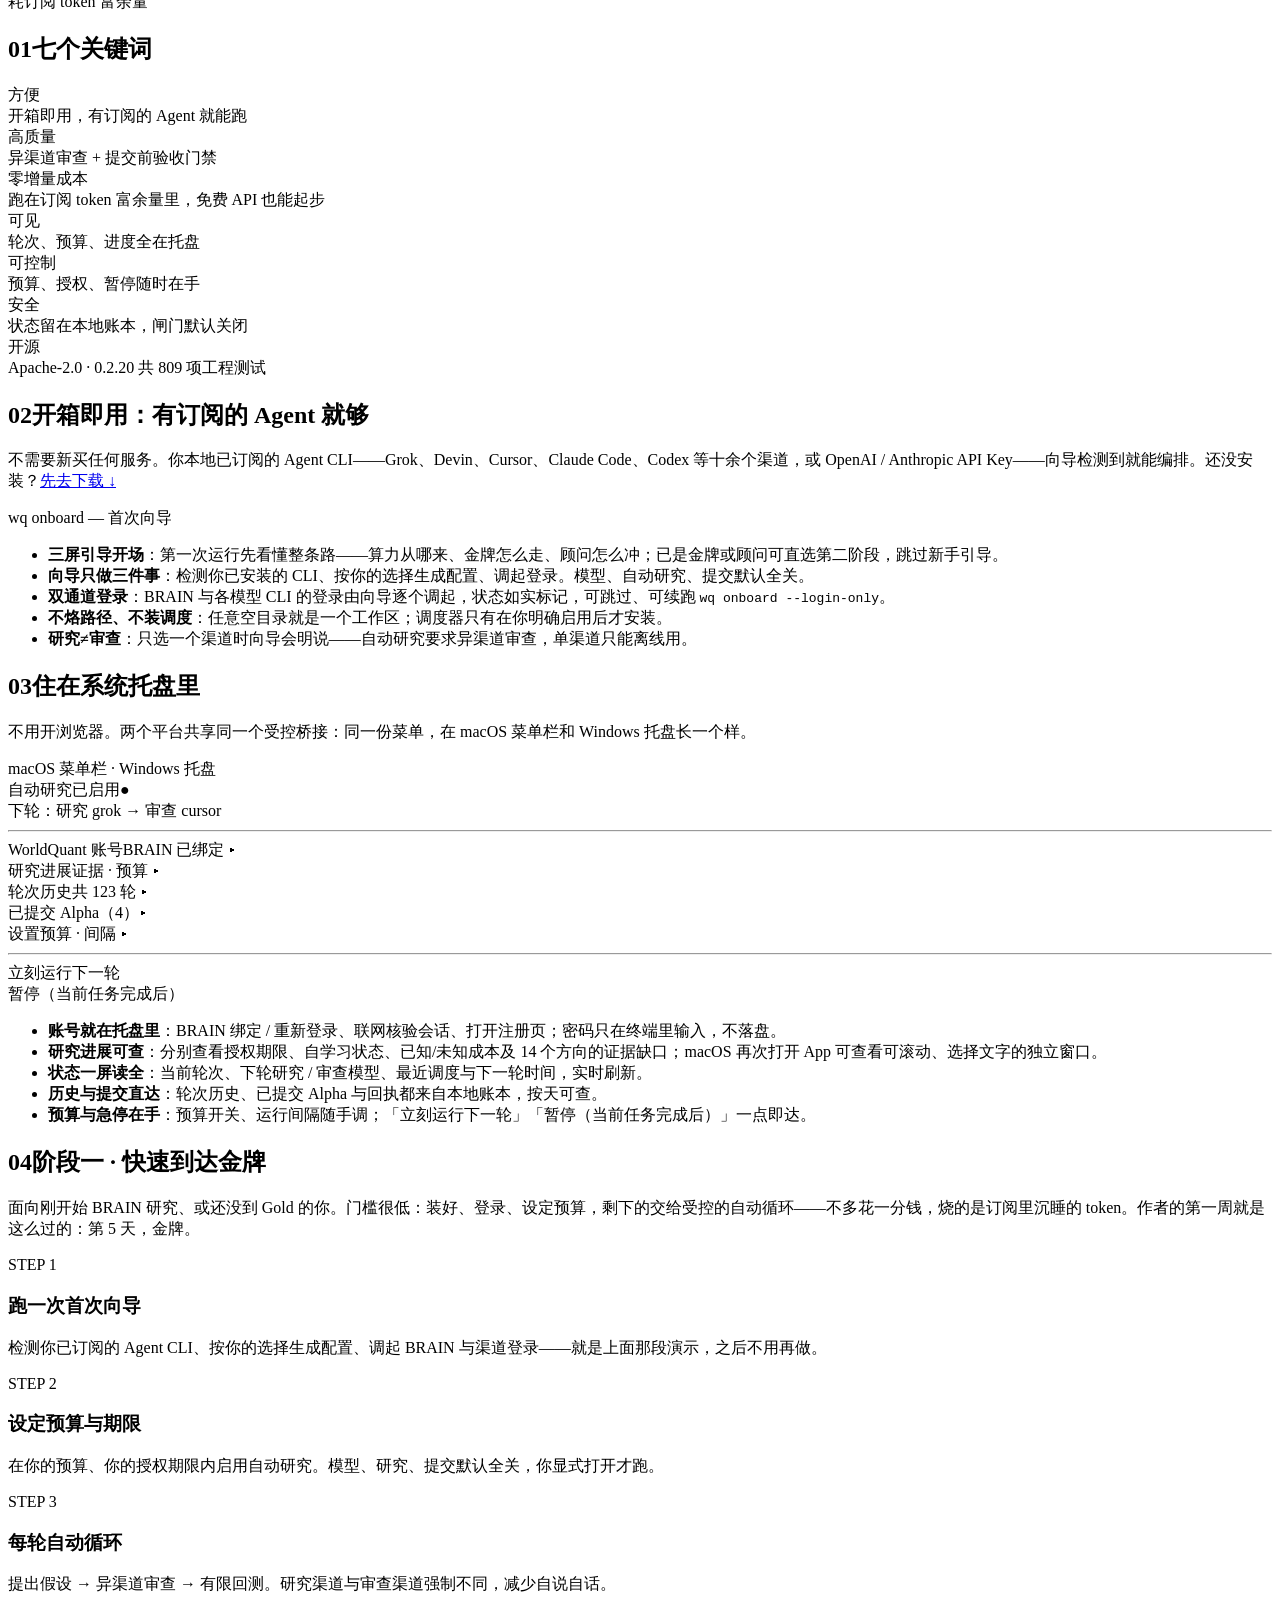
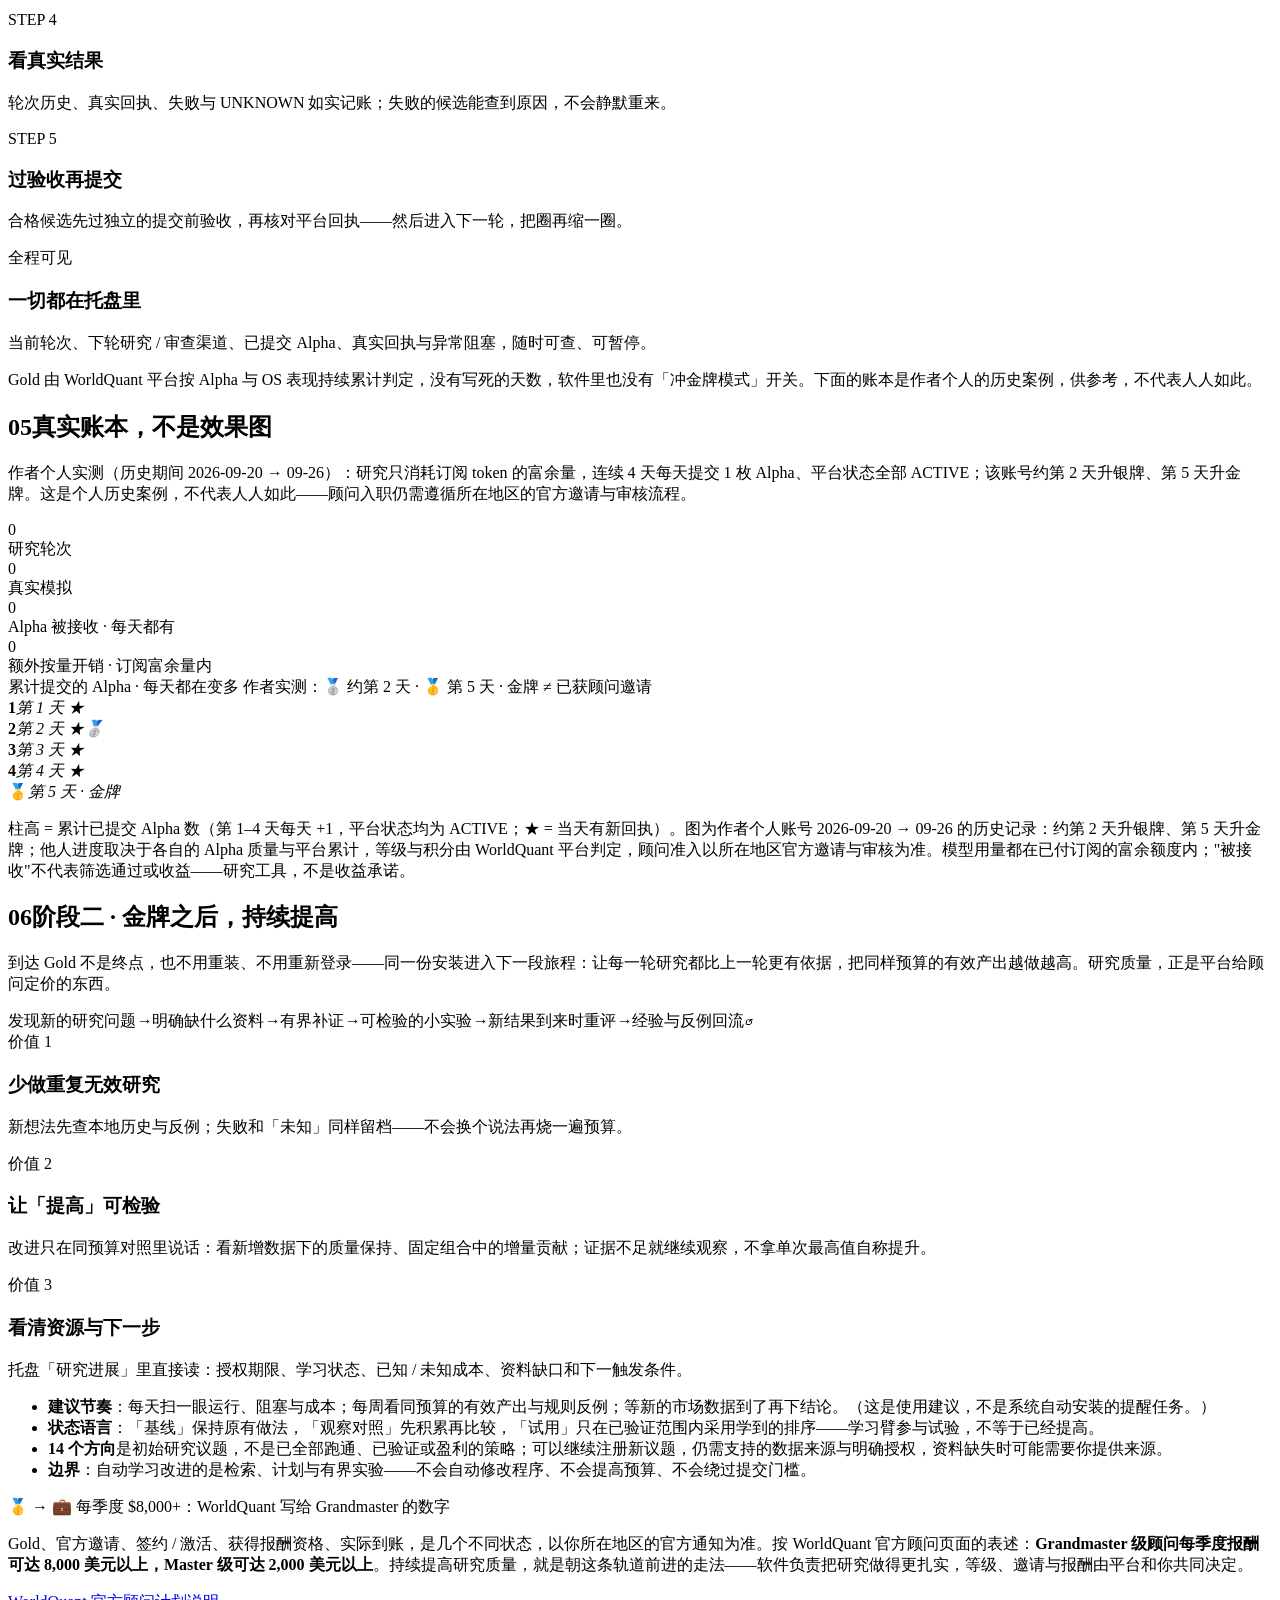
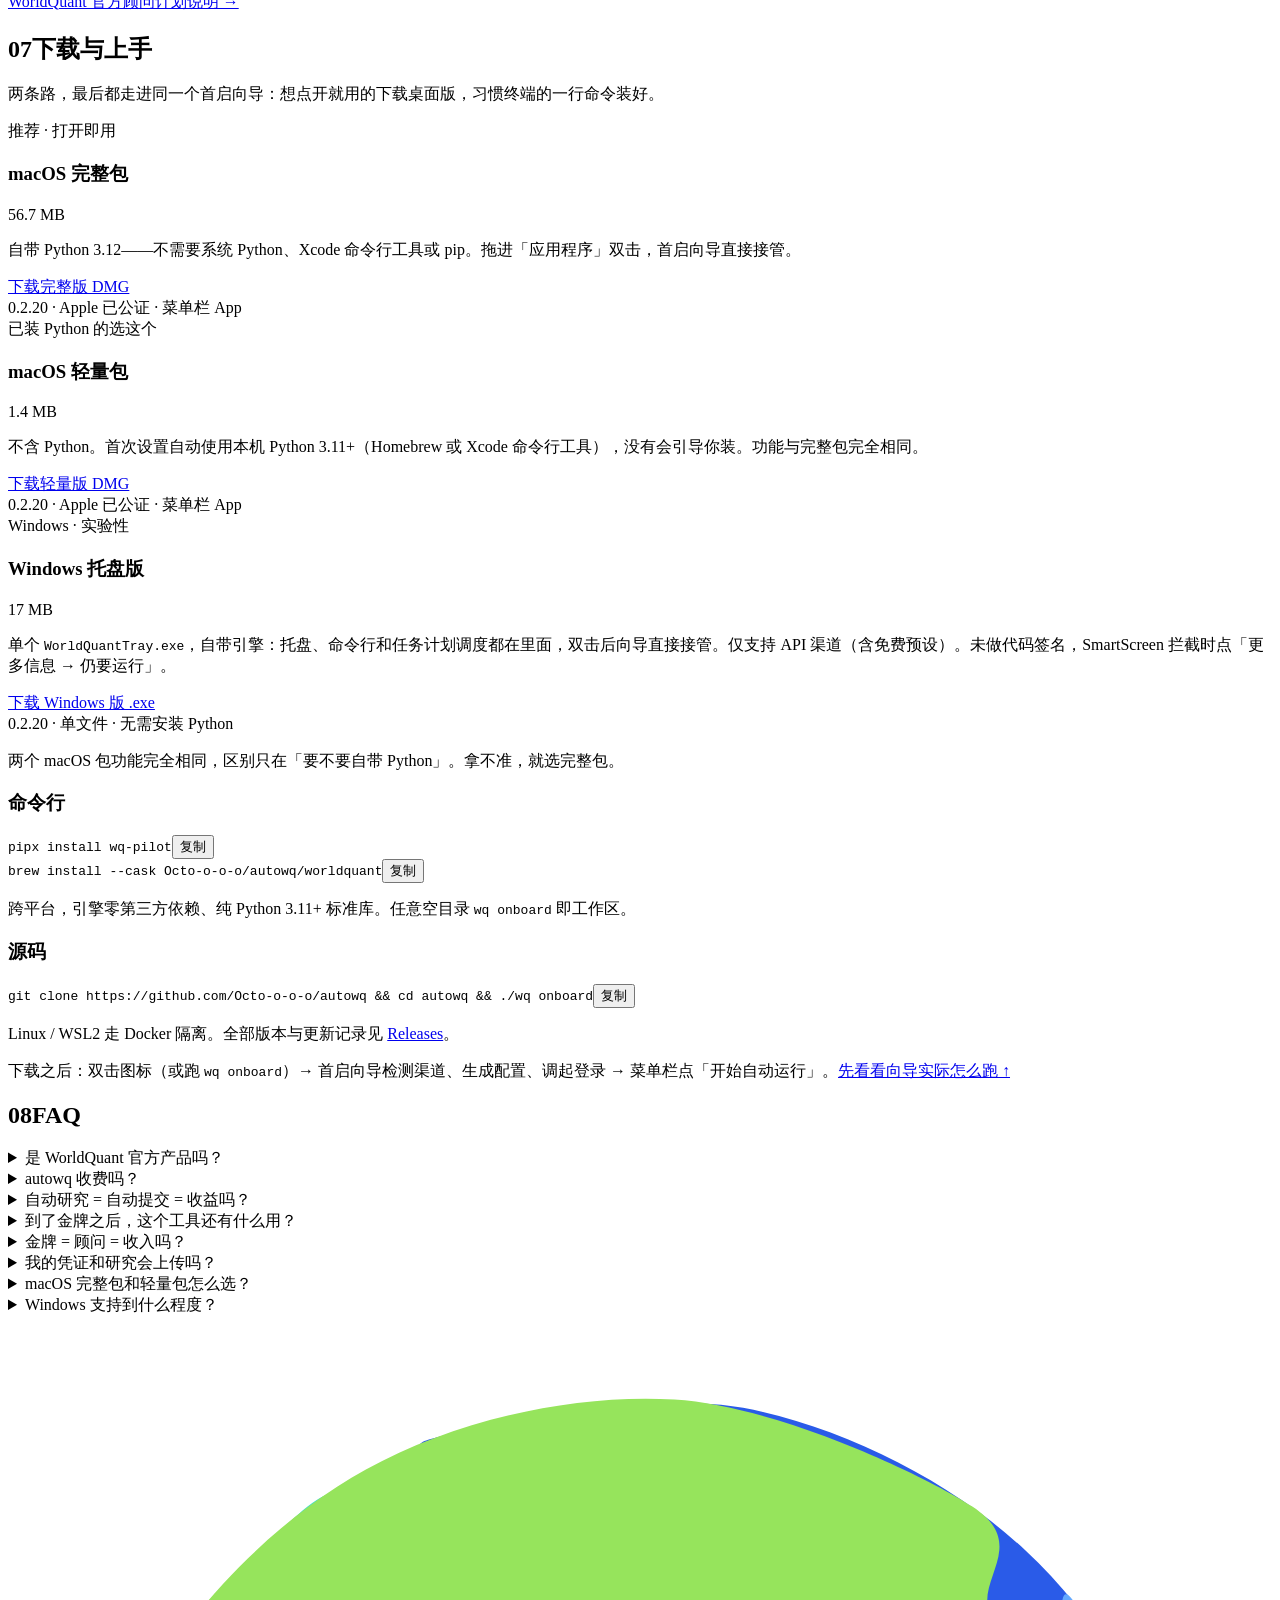
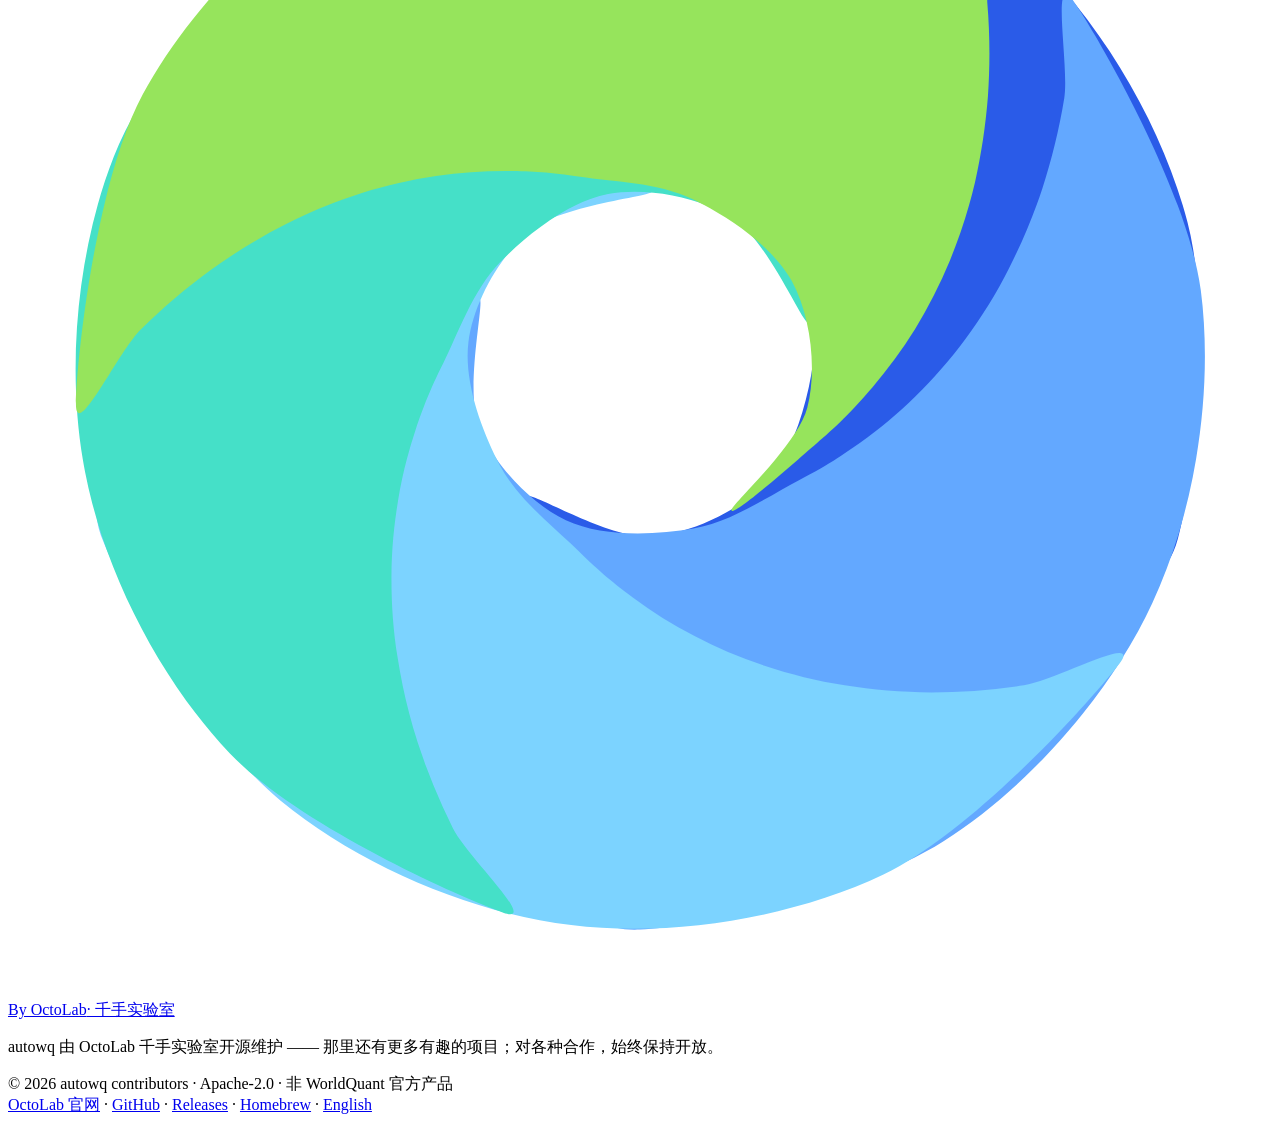
==== commit 6428e62e: "Website 0.2.20: downloads, first-run intro mention, responsive headline polish - Download links and " ====
--- a/website/index.html
+++ b/website/index.html
@@ -41,7 +41,7 @@
       "name": "autowq",
       "applicationCategory": "DeveloperApplication",
       "operatingSystem": "macOS, Windows, Linux",
-      "softwareVersion": "0.2.19",
+      "softwareVersion": "0.2.20",
       "isAccessibleForFree": true,
       "offers": { "@type": "Offer", "price": "0", "priceCurrency": "USD" },
       "license": "https://www.apache.org/licenses/LICENSE-2.0",
@@ -99,8 +99,8 @@
 <div class="wrap">
 <section class="hero">
   <div>
-    <div class="kicker">Open source · Apache-2.0 · Local-first</div>
-    <h1>用沉睡的 token 冲<span class="amber">金牌</span>，<br>再冲每季度 $8,000。</h1>
+    <div class="kicker"><span class="keep">Open source</span> · <span class="keep">Apache-2.0</span> · <span class="keep">Local-first</span></div>
+    <h1><span class="keep">用沉睡的 token 冲<span class="amber">金牌</span>，</span> <span class="keep">再冲每季度 $8,000。</span></h1>
     <p class="sub">一分钱不用多花：autowq 跑在你已订阅 Agent 的 token 富余量里（免费 API 也能起步），受控循环日夜推进「假设 → 异渠道审查 → 有限回测 → 提交前验收」——作者实测，装上第 5 天账号升上金牌。金牌不是终点：WorldQuant 官方写明 Grandmaster 级顾问每季度报酬可达 8,000 美元以上，第二阶段帮你持续提高研究质量，一站一站朝那条线走。</p>
     <div class="cta">
       <div class="cta-dl">
@@ -110,9 +110,9 @@
         </button>
         <div class="cta-menu" id="heroMenu" role="menu" aria-label="下载选项" hidden>
           <div class="cm-head">桌面版 · 打开即用</div>
-          <a role="menuitem" href="https://github.com/Octo-o-o-o/autowq/releases/download/macos-v0.2.19/WorldQuant-0.2.19.dmg" data-os="macos"><span class="cm-l">macOS 完整包</span><span class="cm-r">DMG · 56.7 MB</span></a>
-          <a role="menuitem" href="https://github.com/Octo-o-o-o/autowq/releases/download/macos-v0.2.19/WorldQuant-0.2.19-light.dmg"><span class="cm-l">macOS 轻量包</span><span class="cm-r">DMG · 1.4 MB</span></a>
-          <a role="menuitem" href="https://github.com/Octo-o-o-o/autowq/releases/download/v0.2.18/WorldQuantTray.exe" data-os="windows"><span class="cm-l">Windows 托盘版</span><span class="cm-r">.exe · 实验性</span></a>
+          <a role="menuitem" href="https://github.com/Octo-o-o-o/autowq/releases/download/v0.2.20/WorldQuant-0.2.20.dmg" data-os="macos"><span class="cm-l">macOS 完整包</span><span class="cm-r">DMG · 56.7 MB</span></a>
+          <a role="menuitem" href="https://github.com/Octo-o-o-o/autowq/releases/download/v0.2.20/WorldQuant-0.2.20-light.dmg"><span class="cm-l">macOS 轻量包</span><span class="cm-r">DMG · 1.4 MB</span></a>
+          <a role="menuitem" href="https://github.com/Octo-o-o-o/autowq/releases/download/v0.2.20/WorldQuantTray.exe" data-os="windows"><span class="cm-l">Windows 托盘版</span><span class="cm-r">.exe · 实验性</span></a>
           <hr>
           <div class="cm-head">开发者</div>
           <button role="menuitem" type="button" data-cmd="pipx install wq-pilot"><span class="cm-l">命令行 CLI</span><span class="cm-r">pipx install wq-pilot</span></button>
@@ -155,7 +155,7 @@
     <div class="pillar"><div class="k">可见</div><div class="d">轮次、预算、进度全在托盘</div></div>
     <div class="pillar"><div class="k">可控制</div><div class="d">预算、授权、暂停随时在手</div></div>
     <div class="pillar"><div class="k">安全</div><div class="d">状态留在本地账本，闸门默认关闭</div></div>
-    <div class="pillar"><div class="k">开源</div><div class="d">Apache-2.0 · 0.2.19 共 804 项工程测试</div></div>
+    <div class="pillar"><div class="k">开源</div><div class="d">Apache-2.0 · 0.2.20 共 809 项工程测试</div></div>
   </div>
 </section>
 
@@ -168,6 +168,7 @@
       <pre id="typewriter"></pre>
     </div>
     <ul class="bullets rise">
+      <li><b>三屏引导开场</b>：第一次运行先看懂整条路——算力从哪来、金牌怎么走、顾问怎么冲；已是金牌或顾问可直选第二阶段，跳过新手引导。</li>
       <li><b>向导只做三件事</b>：检测你已安装的 CLI、按你的选择生成配置、调起登录。模型、自动研究、提交默认全关。</li>
       <li><b>双通道登录</b>：BRAIN 与各模型 CLI 的登录由向导逐个调起，状态如实标记，可跳过、可续跑 <code>wq onboard --login-only</code>。</li>
       <li><b>不烙路径、不装调度</b>：任意空目录就是一个工作区；调度器只有在你明确启用后才安装。</li>
@@ -280,24 +281,24 @@
       <h3>macOS 完整包</h3>
       <div class="dl-size">56.7 <span>MB</span></div>
       <p>自带 Python 3.12——不需要系统 Python、Xcode 命令行工具或 pip。拖进「应用程序」双击，首启向导直接接管。</p>
-      <a class="btn primary dl-btn" href="https://github.com/Octo-o-o-o/autowq/releases/download/macos-v0.2.19/WorldQuant-0.2.19.dmg" target="_blank" rel="noopener">下载完整版 DMG</a>
-      <div class="dl-meta">0.2.19 · Apple 已公证 · 菜单栏 App</div>
+      <a class="btn primary dl-btn" href="https://github.com/Octo-o-o-o/autowq/releases/download/v0.2.20/WorldQuant-0.2.20.dmg" target="_blank" rel="noopener">下载完整版 DMG</a>
+      <div class="dl-meta">0.2.20 · Apple 已公证 · 菜单栏 App</div>
     </div>
     <div class="dl-card" data-os="macos">
       <div class="dl-tag">已装 Python 的选这个</div>
       <h3>macOS 轻量包</h3>
       <div class="dl-size">1.4 <span>MB</span></div>
       <p>不含 Python。首次设置自动使用本机 Python 3.11+（Homebrew 或 Xcode 命令行工具），没有会引导你装。功能与完整包完全相同。</p>
-      <a class="btn dl-btn" href="https://github.com/Octo-o-o-o/autowq/releases/download/macos-v0.2.19/WorldQuant-0.2.19-light.dmg" target="_blank" rel="noopener">下载轻量版 DMG</a>
-      <div class="dl-meta">0.2.19 · Apple 已公证 · 菜单栏 App</div>
+      <a class="btn dl-btn" href="https://github.com/Octo-o-o-o/autowq/releases/download/v0.2.20/WorldQuant-0.2.20-light.dmg" target="_blank" rel="noopener">下载轻量版 DMG</a>
+      <div class="dl-meta">0.2.20 · Apple 已公证 · 菜单栏 App</div>
     </div>
     <div class="dl-card" data-os="windows">
       <div class="dl-tag">Windows · 实验性</div>
       <h3>Windows 托盘版</h3>
       <div class="dl-size">17 <span>MB</span></div>
       <p>单个 <code>WorldQuantTray.exe</code>，自带引擎：托盘、命令行和任务计划调度都在里面，双击后向导直接接管。仅支持 API 渠道（含免费预设）。未做代码签名，SmartScreen 拦截时点「更多信息 → 仍要运行」。</p>
-      <a class="btn dl-btn" href="https://github.com/Octo-o-o-o/autowq/releases/download/v0.2.18/WorldQuantTray.exe">下载 Windows 版 .exe</a>
-      <div class="dl-meta">0.2.18 · 单文件 · 无需安装 Python</div>
+      <a class="btn dl-btn" href="https://github.com/Octo-o-o-o/autowq/releases/download/v0.2.20/WorldQuantTray.exe">下载 Windows 版 .exe</a>
+      <div class="dl-meta">0.2.20 · 单文件 · 无需安装 Python</div>
     </div>
   </div>
   <p class="dl-choose">两个 macOS 包功能完全相同，区别只在「要不要自带 Python」。拿不准，就选完整包。</p>
@@ -324,7 +325,7 @@
   <details><summary>是 WorldQuant 官方产品吗？</summary><p>不是。autowq 是独立开源项目（Apache-2.0），与 WorldQuant 无隶属关系；BRAIN 商标、平台与数据归其权利人。</p></details>
   <details><summary>autowq 收费吗？</summary><p>项目本身免费开源。它编排的是你自己的模型订阅 / API Key 和你自己的 BRAIN 账号，费用由你与供应商结算；向导不会发起任何付费推理。没有订阅也可以用官方免费 API 起步（<code>wq providers free</code>：Gemini、OpenRouter、智谱、硅基流动等），额度用尽会自动暂停、恢复后自动继续。</p></details>
   <details><summary>自动研究 = 自动提交 = 收益吗？</summary><p>不等于。平台筛选通过、提交接收、顾问资格、实际到账是四种不同状态，提交有独立验收门禁。</p></details>
-  <details><summary>到了金牌之后，这个工具还有什么用？</summary><p>进入<a href="#after-gold">第二阶段</a>：持续研究框架把本地历史变成下一轮可检验的研究建议——新想法先查历史与反例，改进在同预算对照里验证，授权、成本、资料缺口和下一触发条件都在「研究进展」里。不用重装、不用重新初始化。</p></details>
+  <details><summary>到了金牌之后，这个工具还有什么用？</summary><p>进入<a href="#after-gold">第二阶段</a>：持续研究框架把本地历史变成下一轮可检验的研究建议——新想法先查历史与反例，改进在同预算对照里验证，授权、成本、资料缺口和下一触发条件都在「研究进展」里。不用重装、不用重新初始化；第一次运行向导时在起点选择「我已是金牌或顾问」，即直接进入持续研究设置。</p></details>
   <details><summary>金牌 = 顾问 = 收入吗？</summary><p>不等于。Gold 是平台等级；成为顾问需要官方邀请、签约与激活；报酬资格和实际到账又是后续状态，以所在地区官方通知为准。<a href="https://worldquantbrain.com/consultant" target="_blank" rel="noopener">WorldQuant 官方顾问页面</a>的表述：Grandmaster 级顾问每季度报酬可达 8,000 美元以上——那是平台的激励机制，不是本软件的承诺。</p></details>
   <details><summary>我的凭证和研究会上传吗？</summary><p>不会。一切状态存本地 SQLite 账本；导出不包含 Cookie、密码与任务输入；模型请求只发给你显式选择的渠道。</p></details>
   <details><summary>macOS 完整包和轻量包怎么选？</summary><p>两个都是已公证的 DMG，拖进“应用程序”即可，功能相同。完整包自带 Python，打开就能用。轻量包只有菜单和引擎，第一次设置时找本机的 Python 3.11+；没有的话按提示安装 Xcode 命令行工具。检查更新打开的是完整包。</p></details>
@@ -354,6 +355,8 @@
   { text: '$ brew install --cask Octo-o-o-o/autowq/worldquant', cls: 'w', pause: 500 },
   { text: '# 双击图标，首启向导接管 —— 或在任意目录：', cls: 'c', fast: true, pause: 350 },
   { text: '$ wq onboard', cls: 'w', pause: 500 },
+  { text: '● 首次使用引导：沉睡 token → 金牌 → 顾问（按 o 了解 WorldQuant）', cls: 'p_g', fast: true, pause: 500 },
+  { text: '你从哪里开始？① 全新开始  ② 已是金牌/顾问 ⏎', cls: 'w', pause: 450 },
   { text: '检测到宿主 CLI：grok ✓  devin ✓  cursor ✓  claude ✓  codex ✓', cls: 'c', fast: true, pause: 400 },
   { text: '选择渠道：grok,cursor', cls: 'w', pause: 350 },
   { text: '研究渠道 [grok] ⏎    审查渠道 [cursor] ⏎', cls: 'w', pause: 500 },
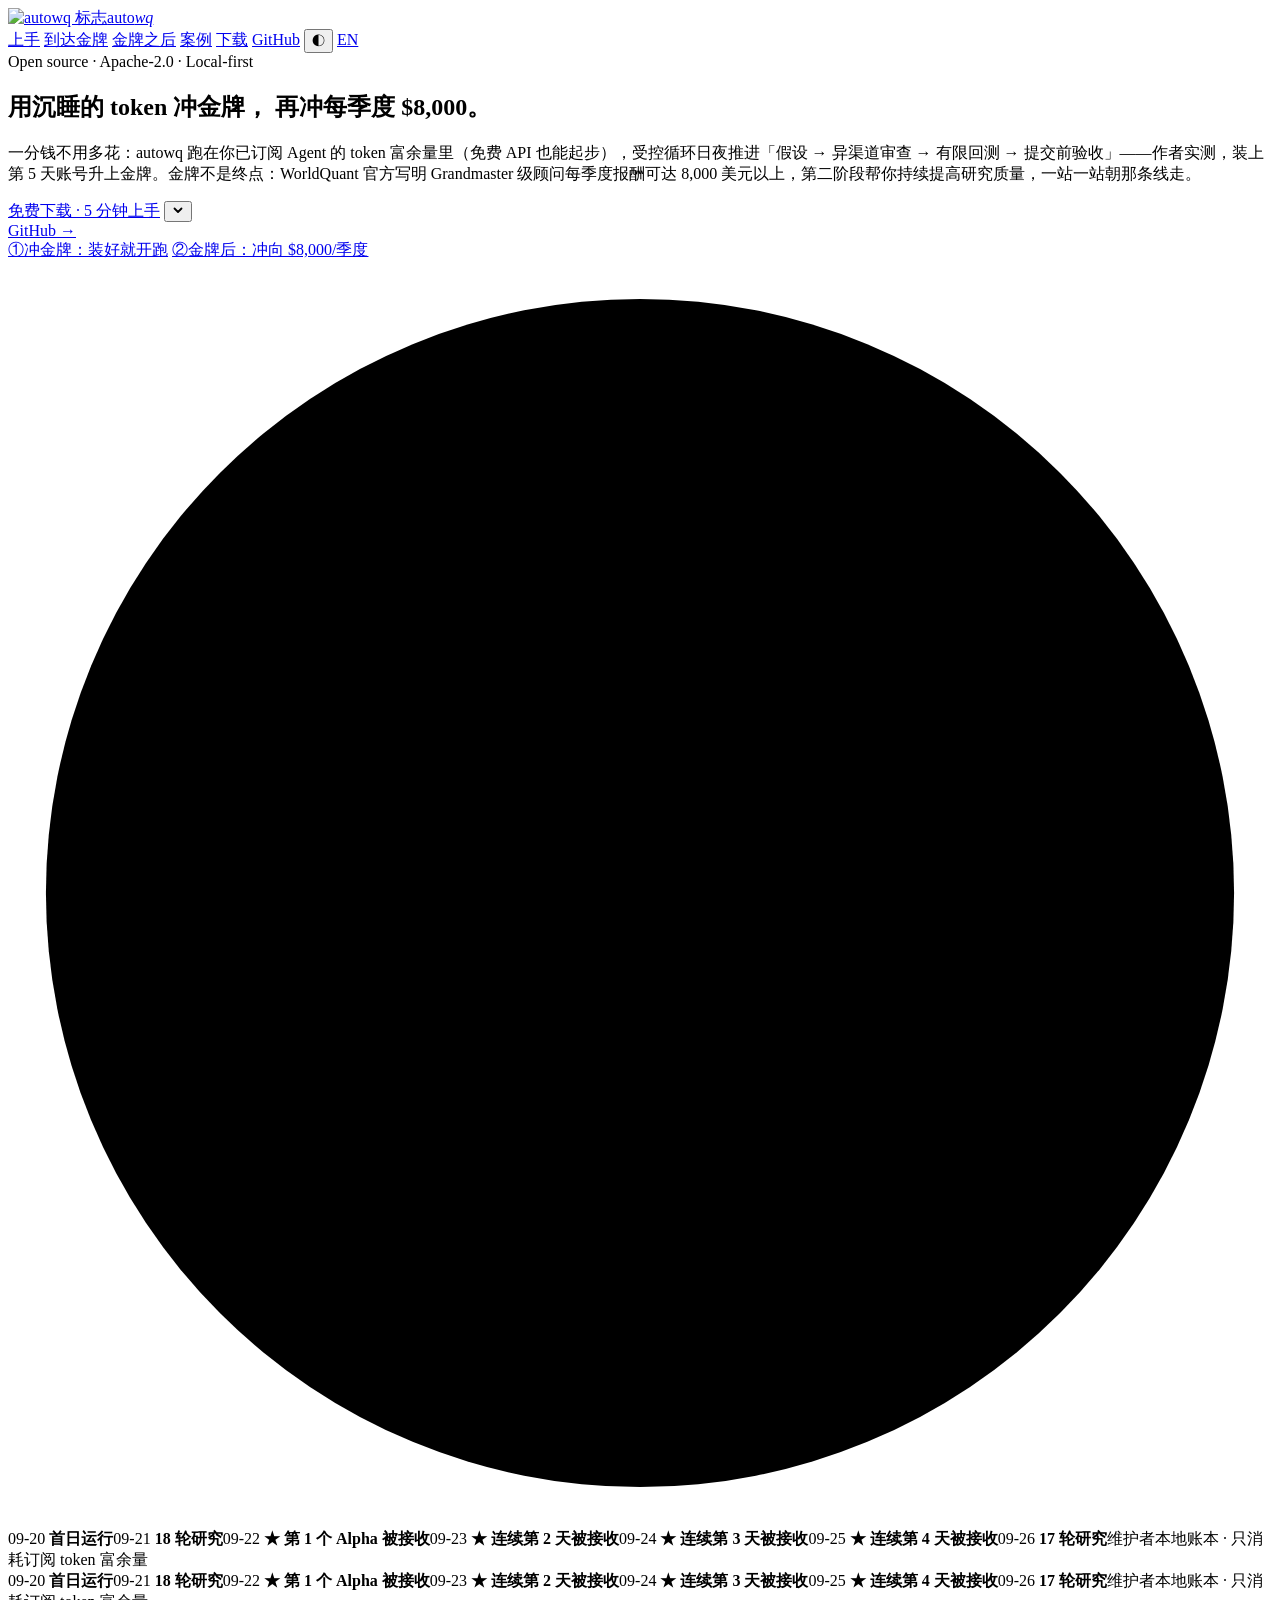
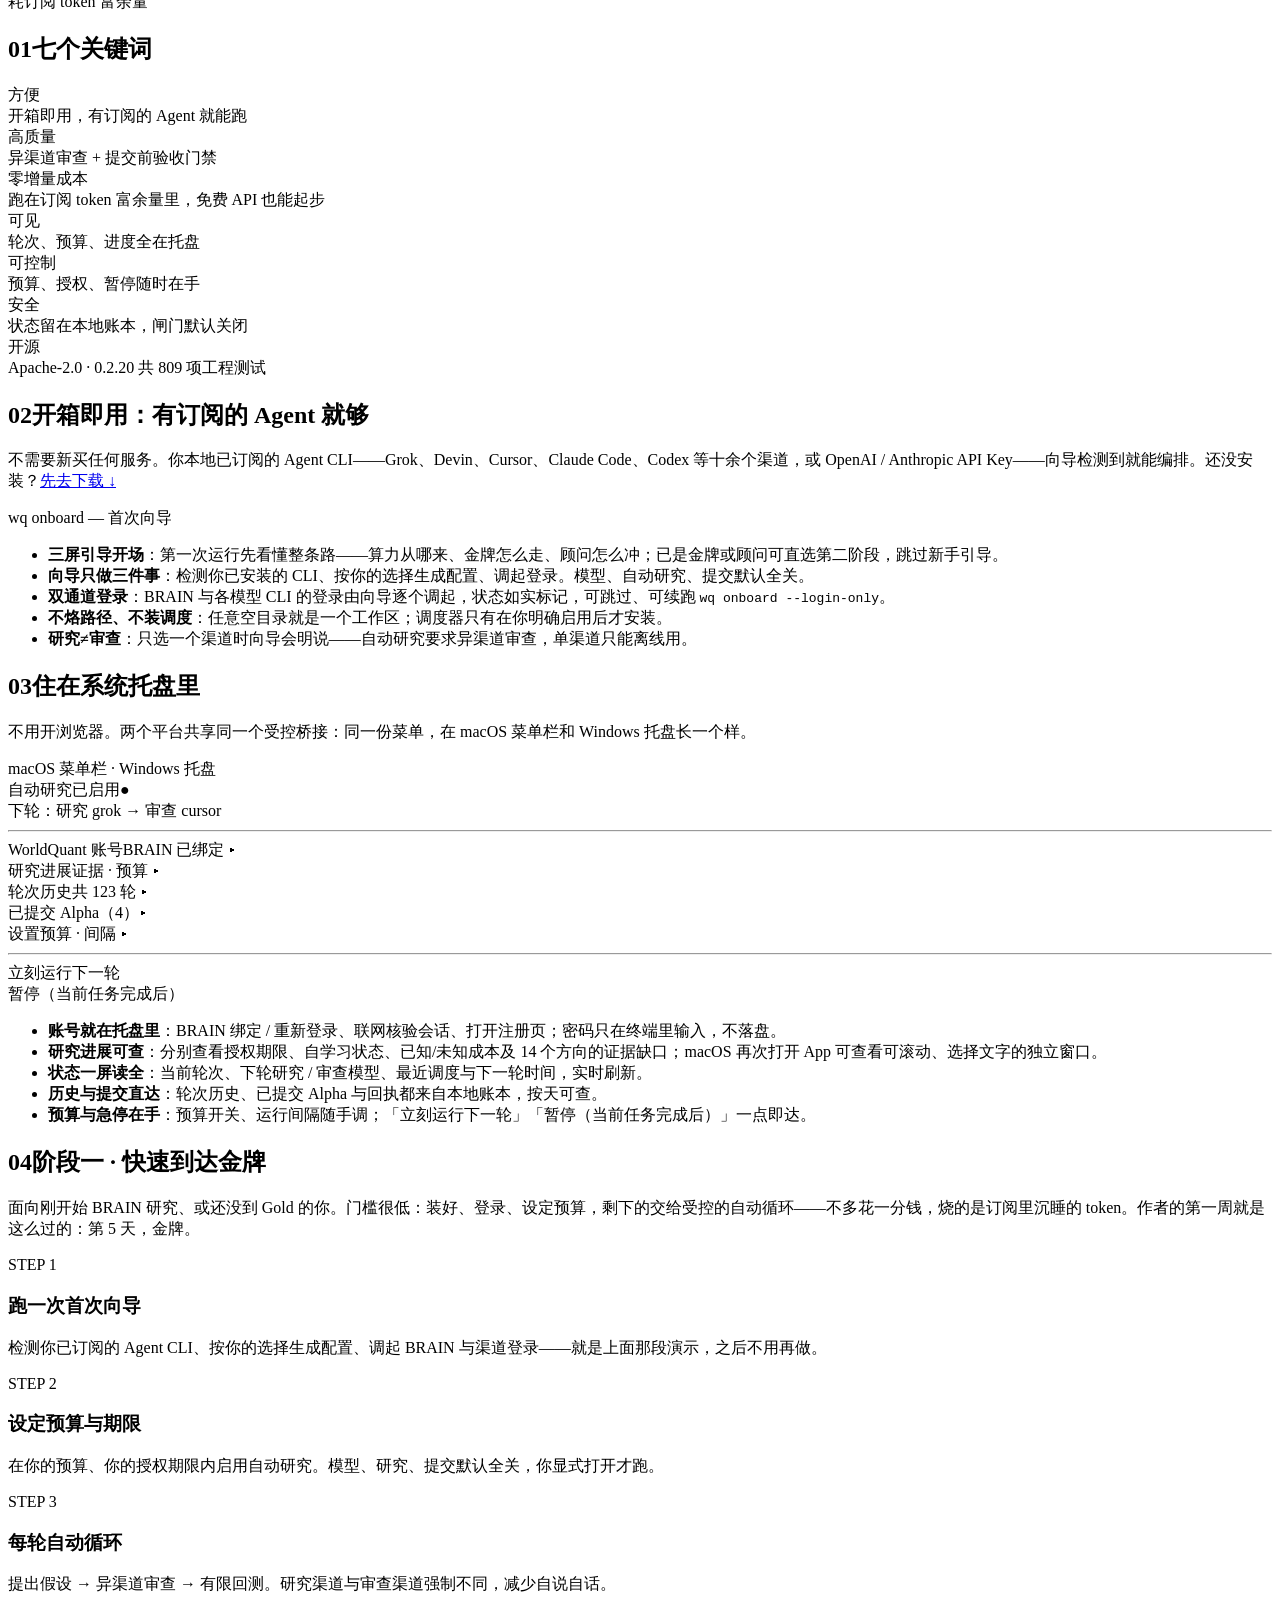
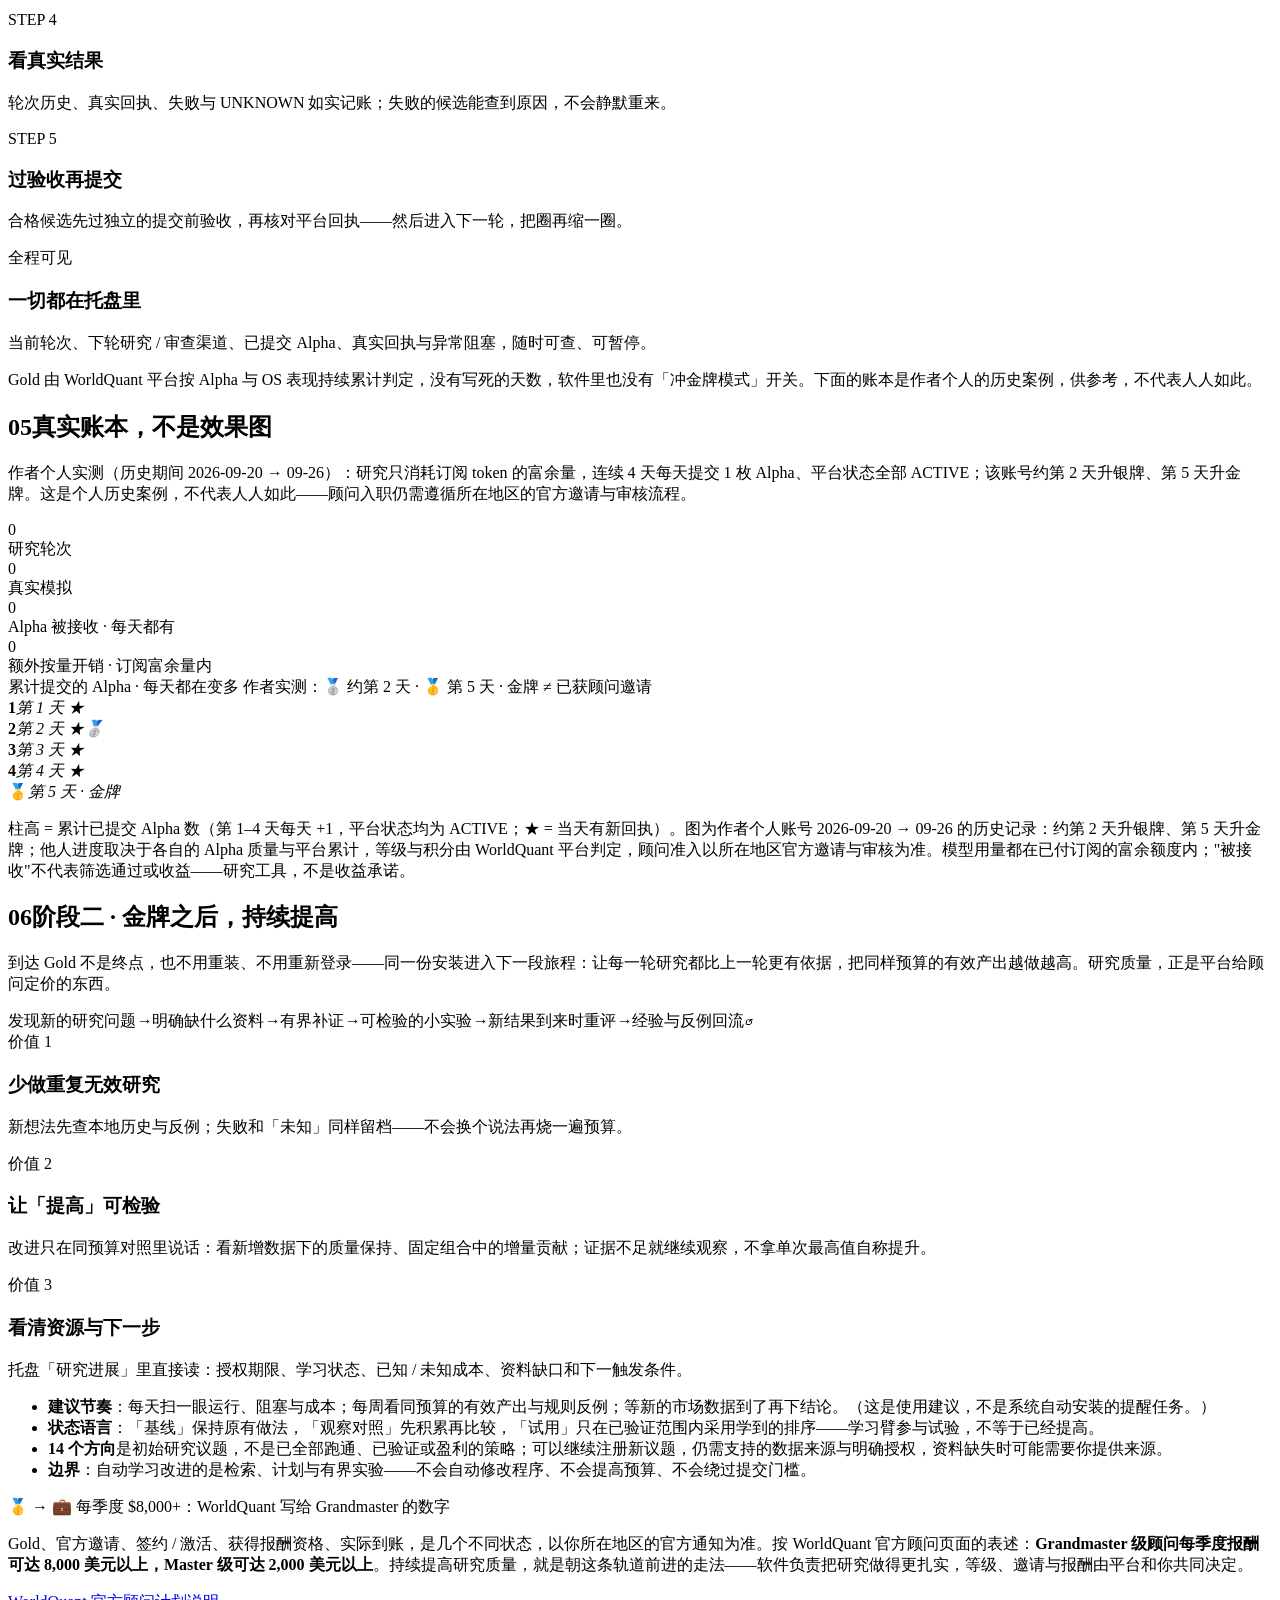
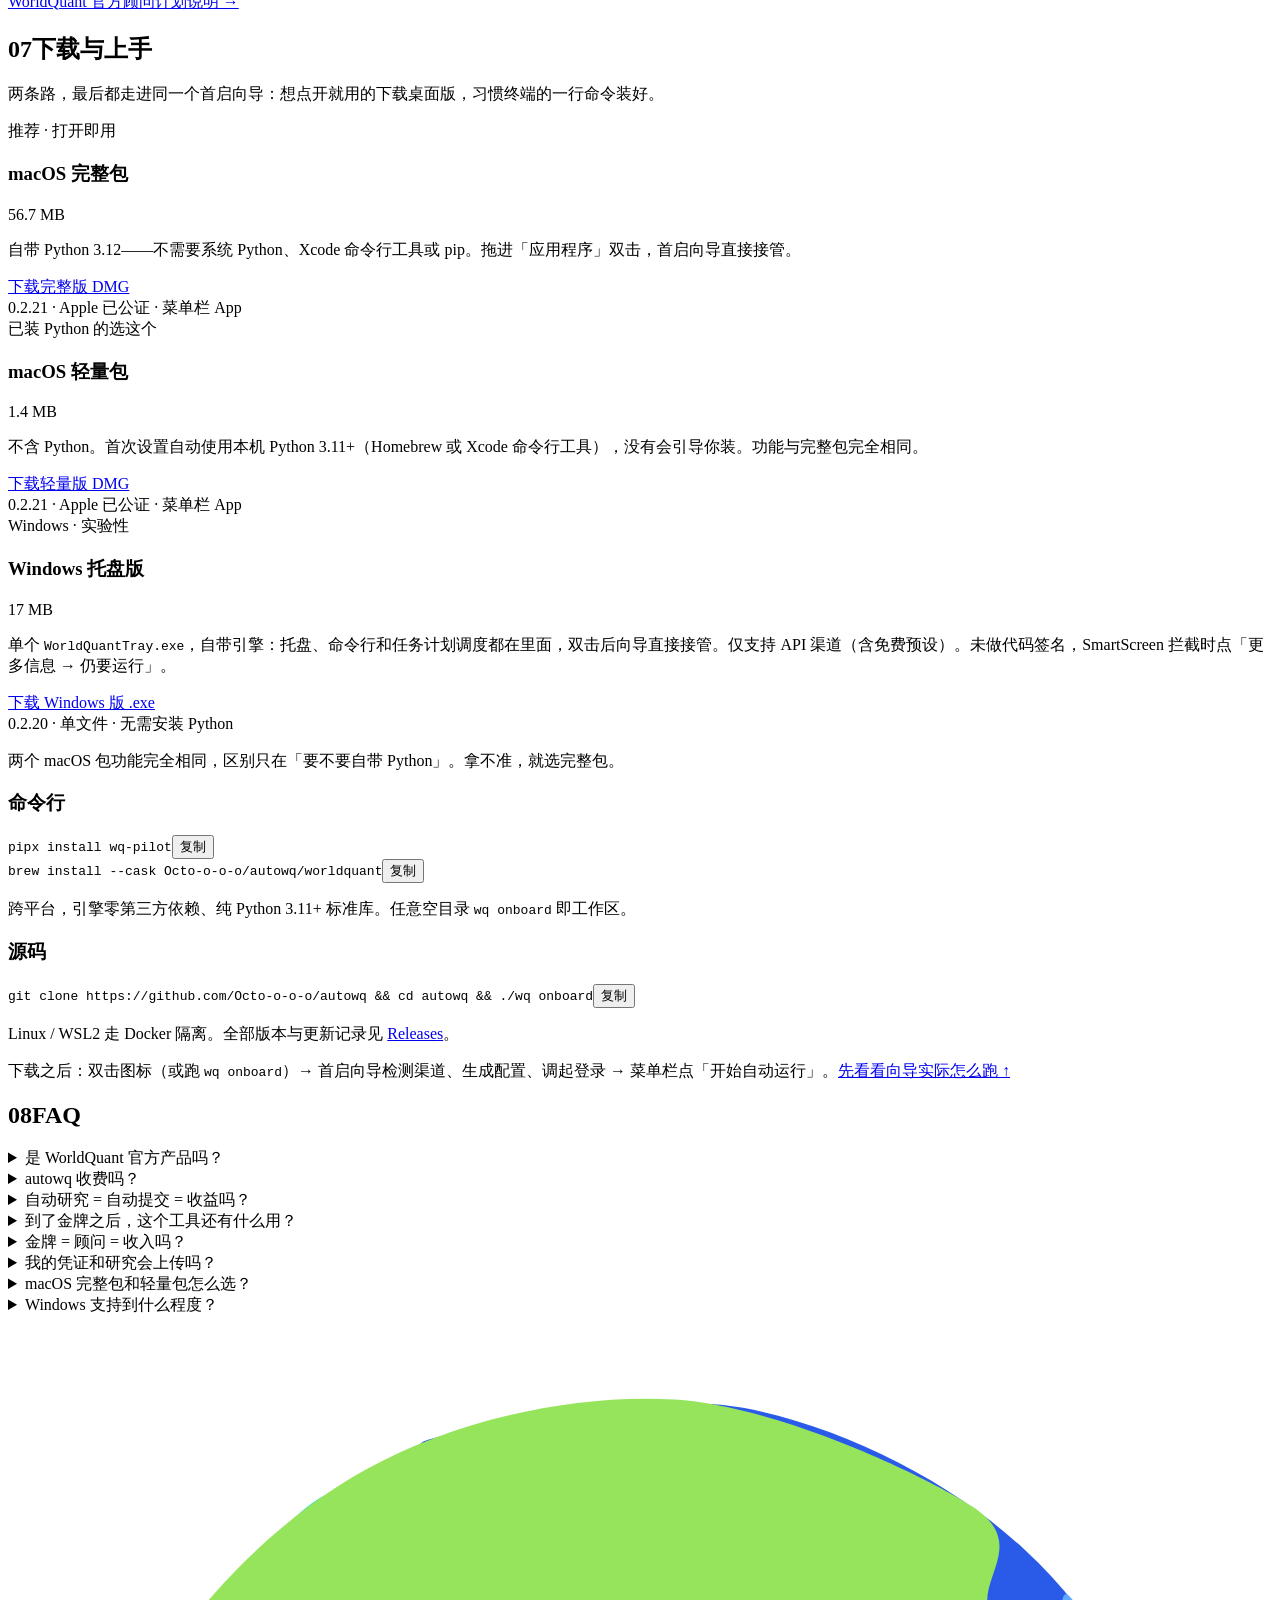
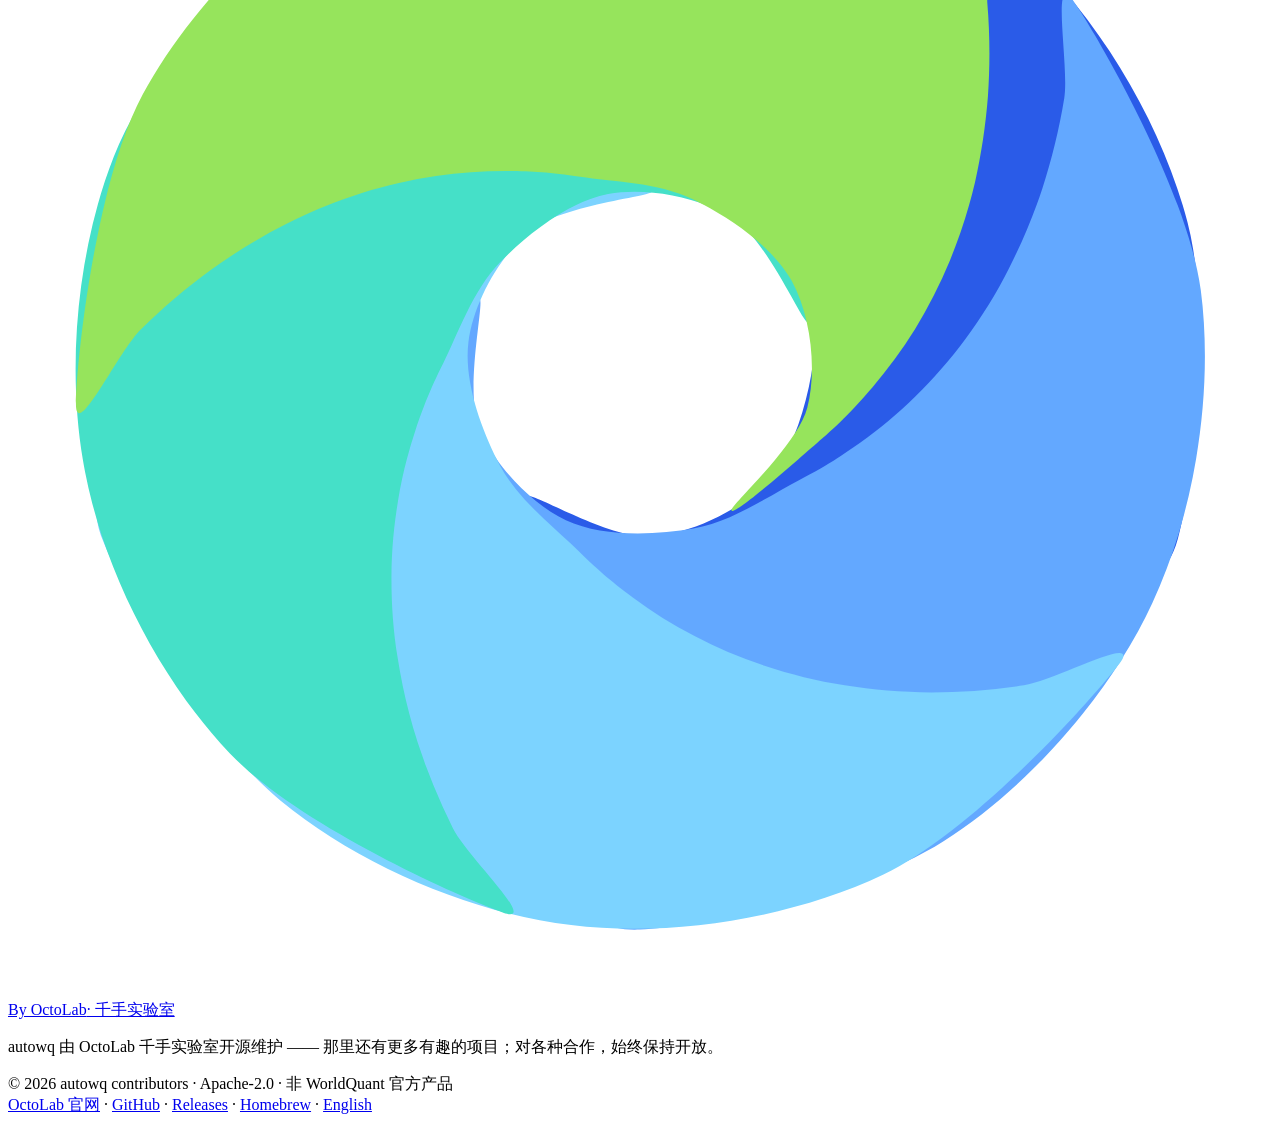
==== commit f9add3a4: "Website 0.2.21: macOS downloads to notarized macos-v0.2.21 packages" ====
--- a/website/index.html
+++ b/website/index.html
@@ -41,7 +41,7 @@
       "name": "autowq",
       "applicationCategory": "DeveloperApplication",
       "operatingSystem": "macOS, Windows, Linux",
-      "softwareVersion": "0.2.20",
+      "softwareVersion": "0.2.21",
       "isAccessibleForFree": true,
       "offers": { "@type": "Offer", "price": "0", "priceCurrency": "USD" },
       "license": "https://www.apache.org/licenses/LICENSE-2.0",
@@ -110,8 +110,8 @@
         </button>
         <div class="cta-menu" id="heroMenu" role="menu" aria-label="下载选项" hidden>
           <div class="cm-head">桌面版 · 打开即用</div>
-          <a role="menuitem" href="https://github.com/Octo-o-o-o/autowq/releases/download/v0.2.20/WorldQuant-0.2.20.dmg" data-os="macos"><span class="cm-l">macOS 完整包</span><span class="cm-r">DMG · 56.7 MB</span></a>
-          <a role="menuitem" href="https://github.com/Octo-o-o-o/autowq/releases/download/v0.2.20/WorldQuant-0.2.20-light.dmg"><span class="cm-l">macOS 轻量包</span><span class="cm-r">DMG · 1.4 MB</span></a>
+          <a role="menuitem" href="https://github.com/Octo-o-o-o/autowq/releases/download/macos-v0.2.21/WorldQuant-0.2.21.dmg" data-os="macos"><span class="cm-l">macOS 完整包</span><span class="cm-r">DMG · 56.7 MB</span></a>
+          <a role="menuitem" href="https://github.com/Octo-o-o-o/autowq/releases/download/macos-v0.2.21/WorldQuant-0.2.21-light.dmg"><span class="cm-l">macOS 轻量包</span><span class="cm-r">DMG · 1.4 MB</span></a>
           <a role="menuitem" href="https://github.com/Octo-o-o-o/autowq/releases/download/v0.2.20/WorldQuantTray.exe" data-os="windows"><span class="cm-l">Windows 托盘版</span><span class="cm-r">.exe · 实验性</span></a>
           <hr>
           <div class="cm-head">开发者</div>
@@ -281,16 +281,16 @@
       <h3>macOS 完整包</h3>
       <div class="dl-size">56.7 <span>MB</span></div>
       <p>自带 Python 3.12——不需要系统 Python、Xcode 命令行工具或 pip。拖进「应用程序」双击，首启向导直接接管。</p>
-      <a class="btn primary dl-btn" href="https://github.com/Octo-o-o-o/autowq/releases/download/v0.2.20/WorldQuant-0.2.20.dmg" target="_blank" rel="noopener">下载完整版 DMG</a>
-      <div class="dl-meta">0.2.20 · Apple 已公证 · 菜单栏 App</div>
+      <a class="btn primary dl-btn" href="https://github.com/Octo-o-o-o/autowq/releases/download/macos-v0.2.21/WorldQuant-0.2.21.dmg" target="_blank" rel="noopener">下载完整版 DMG</a>
+      <div class="dl-meta">0.2.21 · Apple 已公证 · 菜单栏 App</div>
     </div>
     <div class="dl-card" data-os="macos">
       <div class="dl-tag">已装 Python 的选这个</div>
       <h3>macOS 轻量包</h3>
       <div class="dl-size">1.4 <span>MB</span></div>
       <p>不含 Python。首次设置自动使用本机 Python 3.11+（Homebrew 或 Xcode 命令行工具），没有会引导你装。功能与完整包完全相同。</p>
-      <a class="btn dl-btn" href="https://github.com/Octo-o-o-o/autowq/releases/download/v0.2.20/WorldQuant-0.2.20-light.dmg" target="_blank" rel="noopener">下载轻量版 DMG</a>
-      <div class="dl-meta">0.2.20 · Apple 已公证 · 菜单栏 App</div>
+      <a class="btn dl-btn" href="https://github.com/Octo-o-o-o/autowq/releases/download/macos-v0.2.21/WorldQuant-0.2.21-light.dmg" target="_blank" rel="noopener">下载轻量版 DMG</a>
+      <div class="dl-meta">0.2.21 · Apple 已公证 · 菜单栏 App</div>
     </div>
     <div class="dl-card" data-os="windows">
       <div class="dl-tag">Windows · 实验性</div>
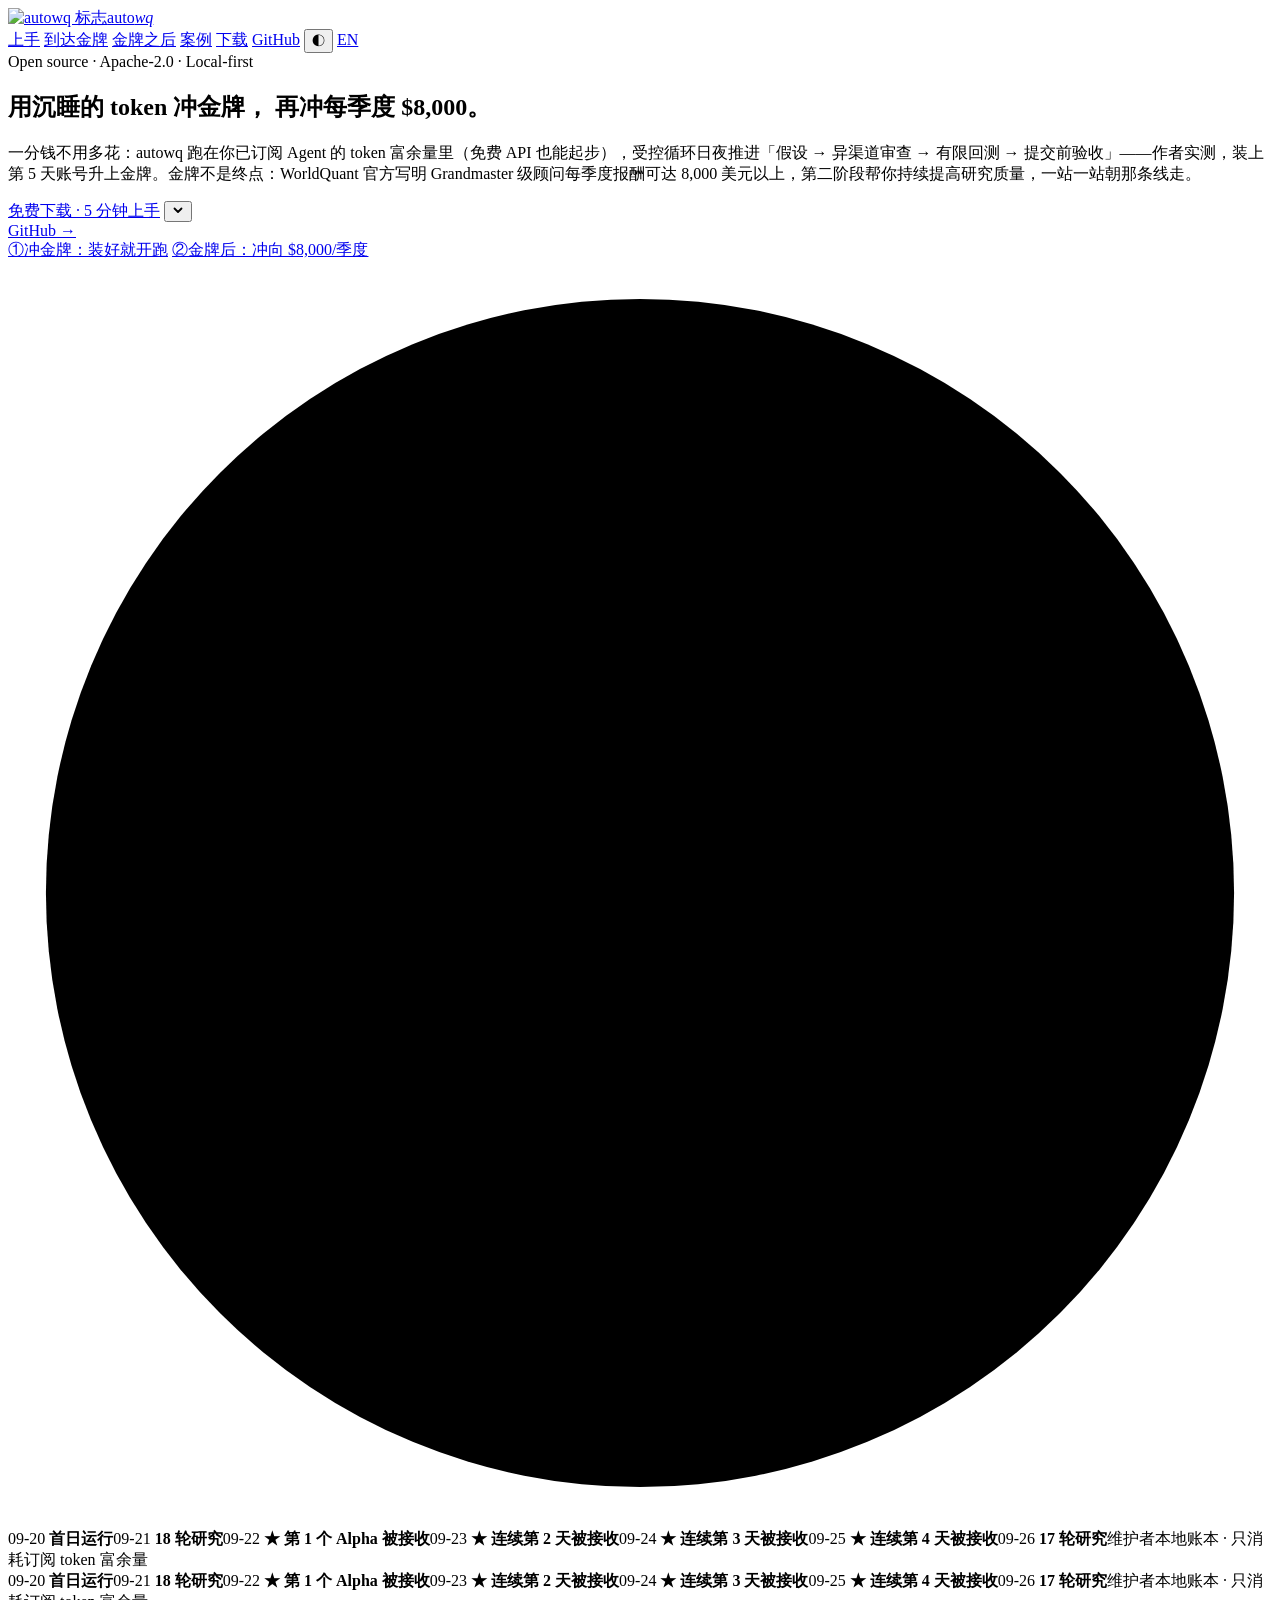
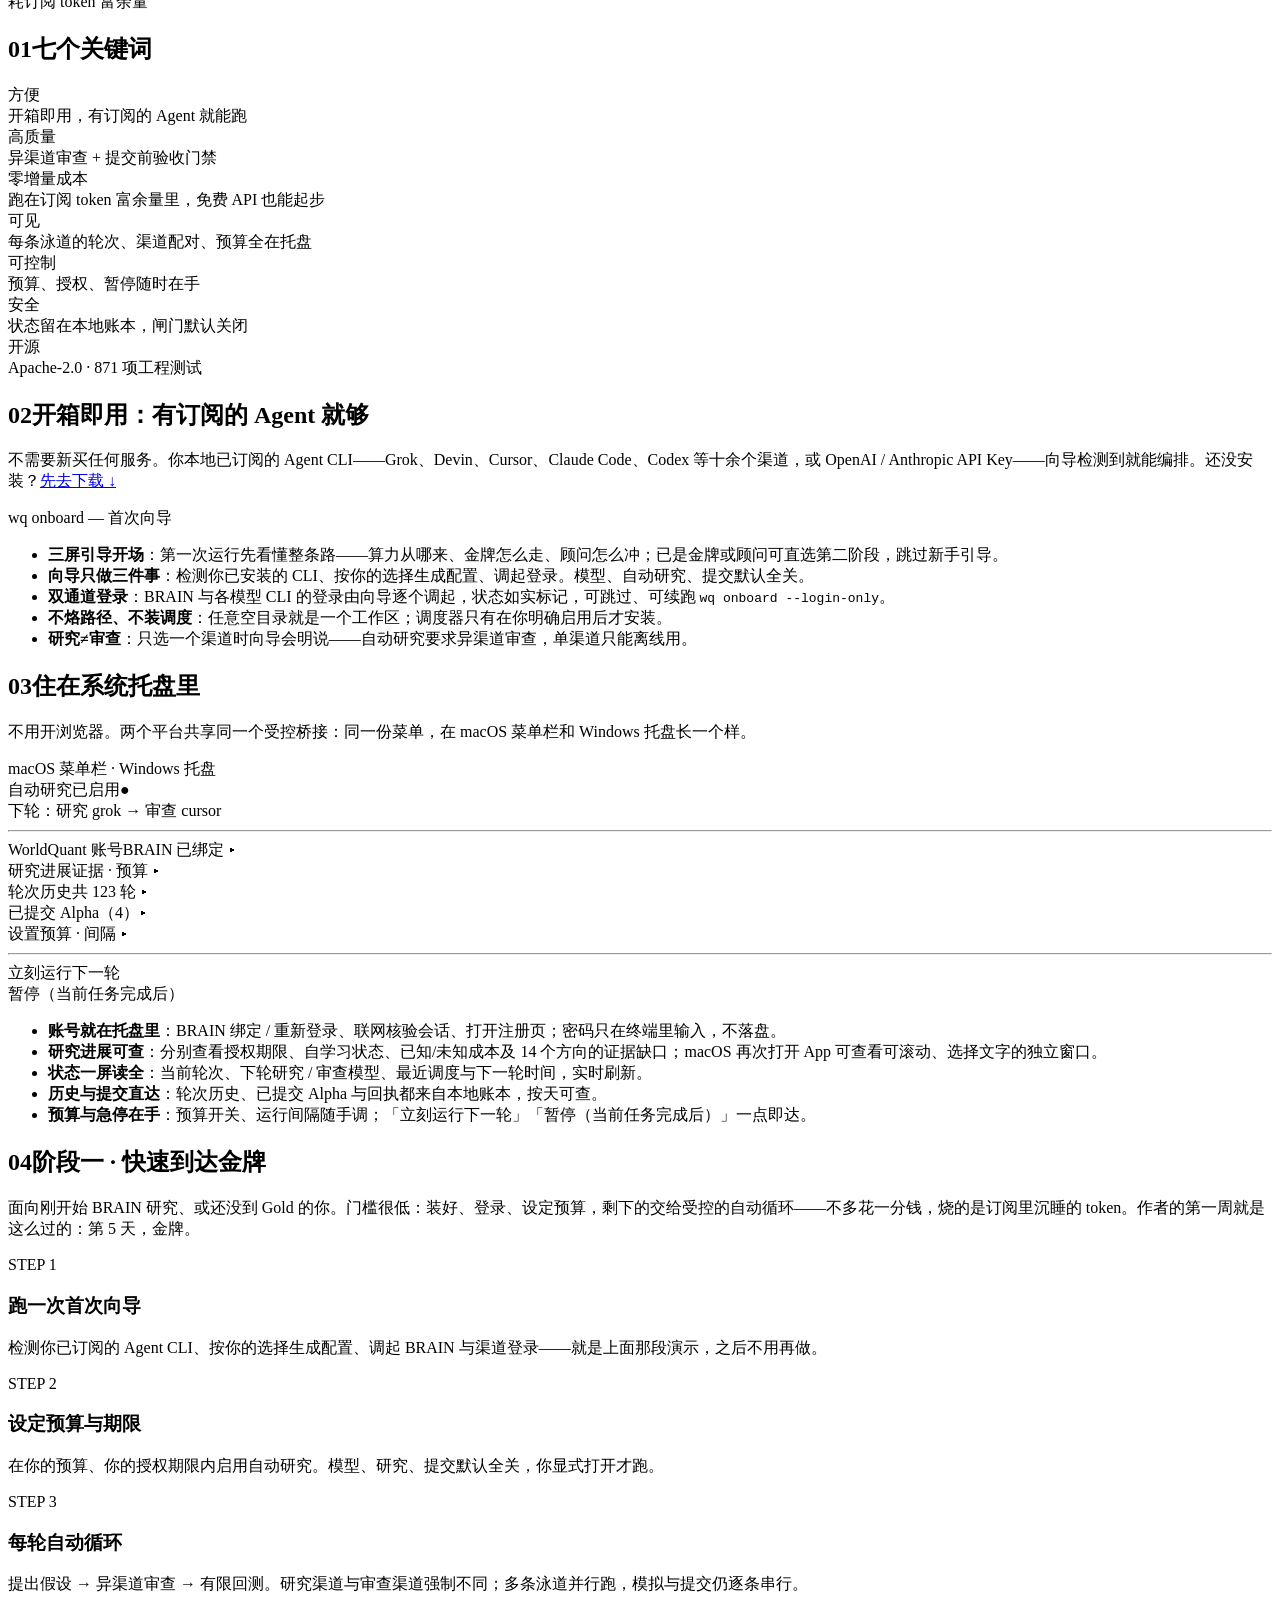
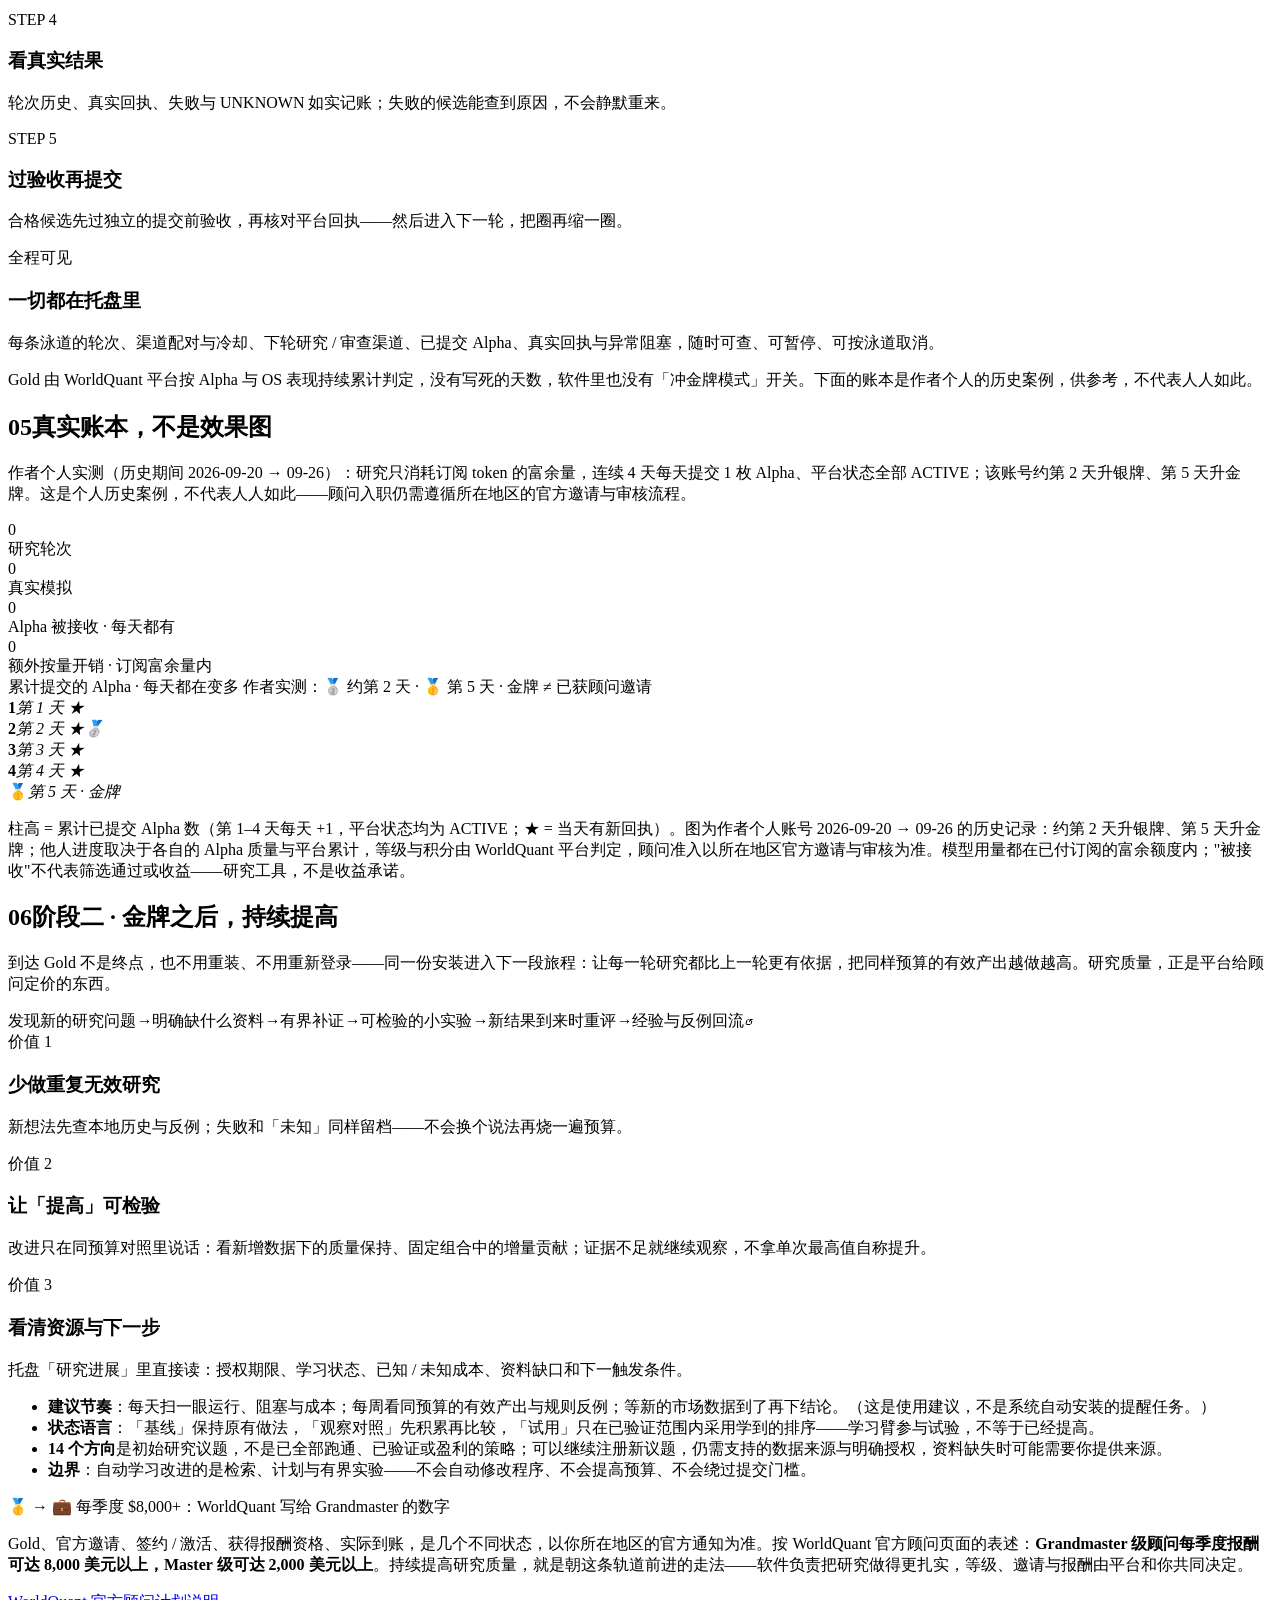
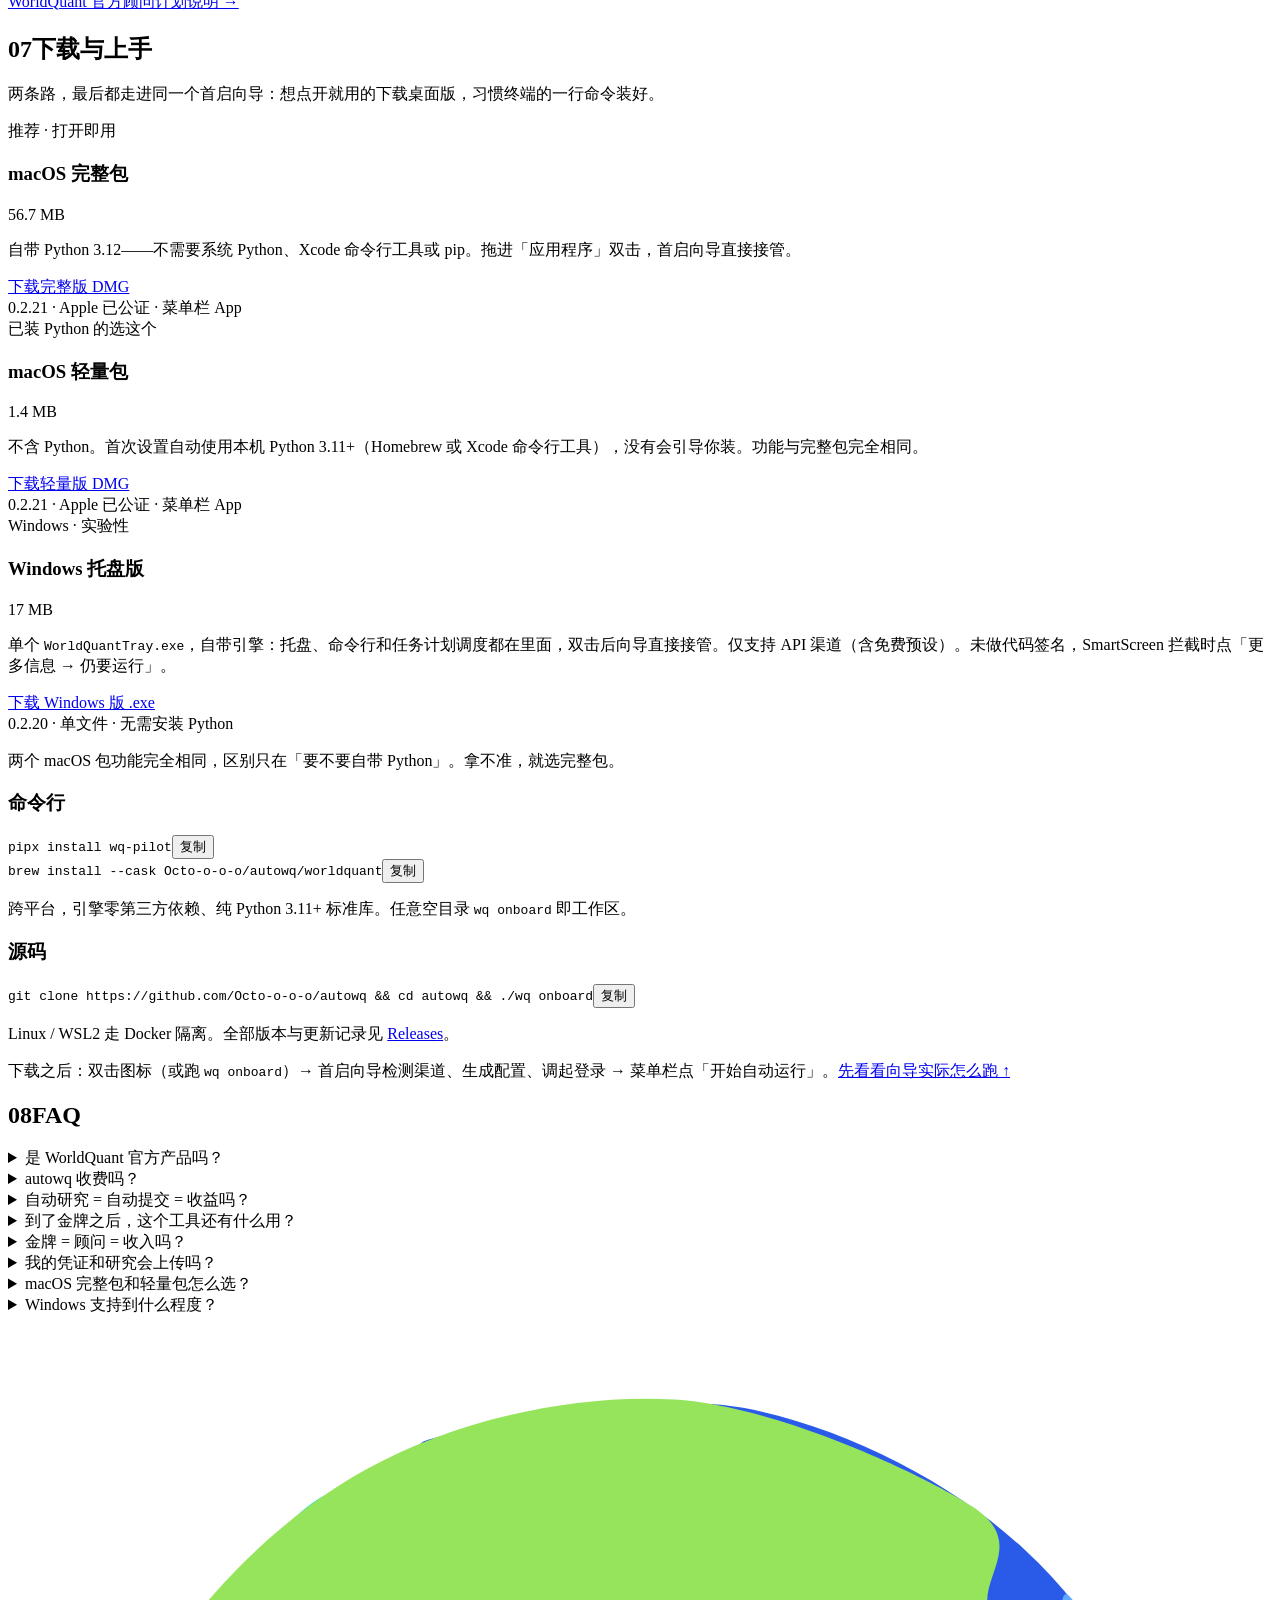
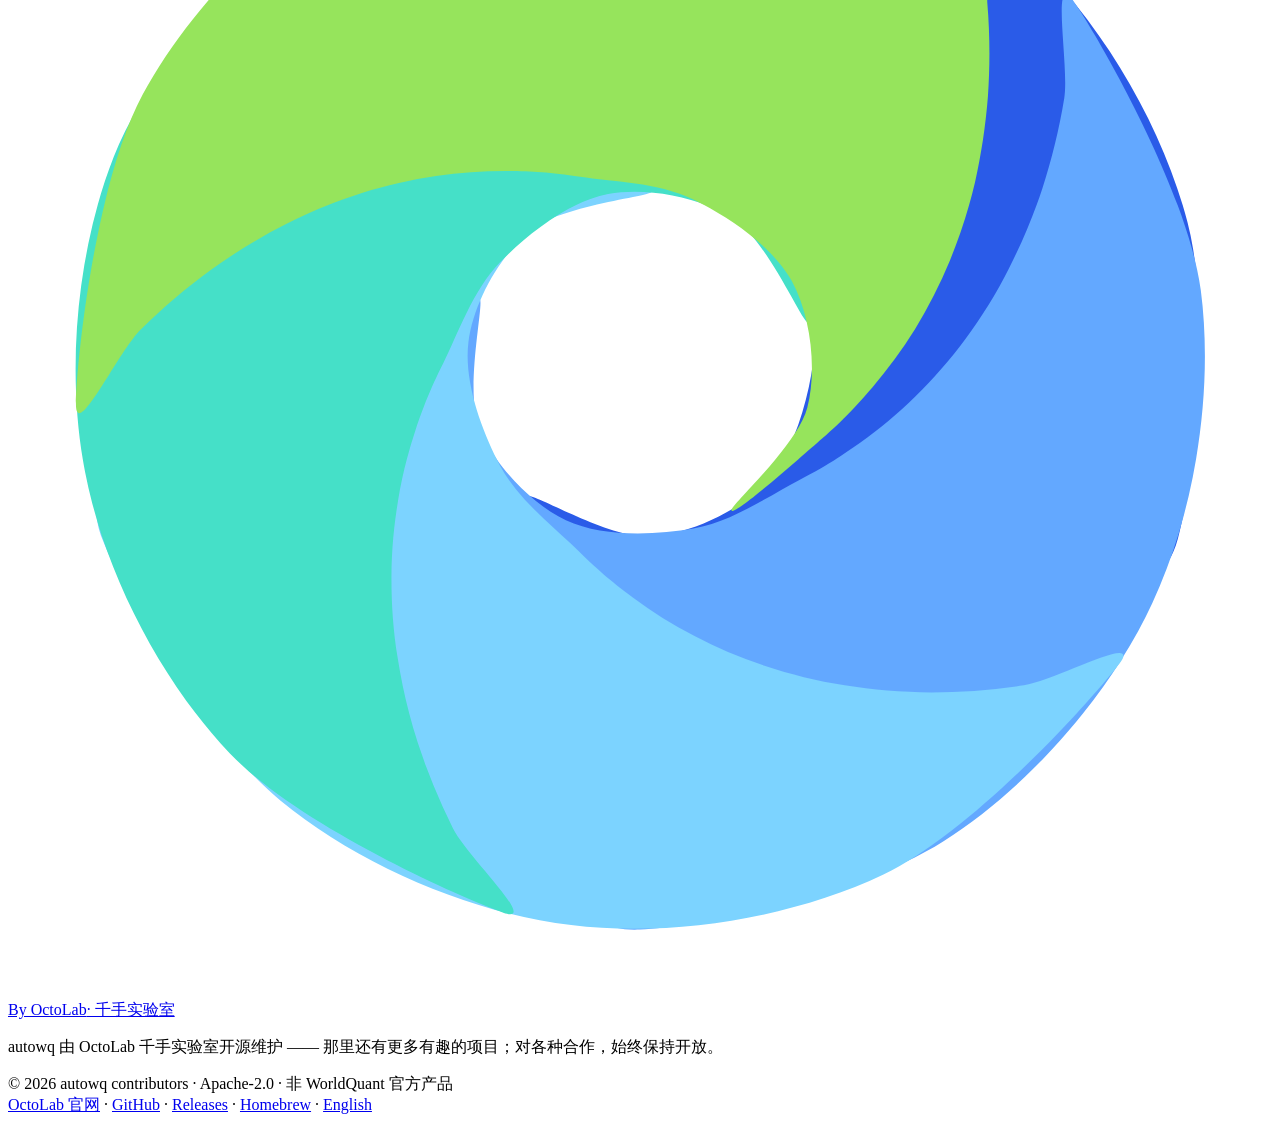
==== commit 0fa14c9f: "Website: multi-lane concurrency in features and copy Parallel lanes now described in both languages " ====
--- a/website/index.html
+++ b/website/index.html
@@ -54,6 +54,7 @@
       "featureList": [
         "异渠道审查：研究与审查渠道强制分离",
         "逐渠道预算与授权闸门，默认全关",
+        "多泳道并行研究：多条泳道并行推进研究→审查→模拟，同一渠道同一时刻只跑一个调用，模拟与提交保持串行",
         "本地 SQLite 账本与真实结果诊断",
         "提交前独立验收门禁",
         "金牌后的持续研究框架：有界补证、晚到重评、证据回流",
@@ -152,10 +153,10 @@
     <div class="pillar"><div class="k">方便</div><div class="d">开箱即用，有订阅的 Agent 就能跑</div></div>
     <div class="pillar"><div class="k">高质量</div><div class="d">异渠道审查 + 提交前验收门禁</div></div>
     <div class="pillar"><div class="k">零增量成本</div><div class="d">跑在订阅 token 富余量里，免费 API 也能起步</div></div>
-    <div class="pillar"><div class="k">可见</div><div class="d">轮次、预算、进度全在托盘</div></div>
+    <div class="pillar"><div class="k">可见</div><div class="d">每条泳道的轮次、渠道配对、预算全在托盘</div></div>
     <div class="pillar"><div class="k">可控制</div><div class="d">预算、授权、暂停随时在手</div></div>
     <div class="pillar"><div class="k">安全</div><div class="d">状态留在本地账本，闸门默认关闭</div></div>
-    <div class="pillar"><div class="k">开源</div><div class="d">Apache-2.0 · 0.2.20 共 809 项工程测试</div></div>
+    <div class="pillar"><div class="k">开源</div><div class="d">Apache-2.0 · 871 项工程测试</div></div>
   </div>
 </section>
 
@@ -215,10 +216,10 @@
   <div class="principles rise">
     <div class="p"><div class="idx">STEP 1</div><h3>跑一次首次向导</h3><p>检测你已订阅的 Agent CLI、按你的选择生成配置、调起 BRAIN 与渠道登录——就是上面那段演示，之后不用再做。</p></div>
     <div class="p"><div class="idx">STEP 2</div><h3>设定预算与期限</h3><p>在你的预算、你的授权期限内启用自动研究。模型、研究、提交默认全关，你显式打开才跑。</p></div>
-    <div class="p"><div class="idx">STEP 3</div><h3>每轮自动循环</h3><p>提出假设 → 异渠道审查 → 有限回测。研究渠道与审查渠道强制不同，减少自说自话。</p></div>
+    <div class="p"><div class="idx">STEP 3</div><h3>每轮自动循环</h3><p>提出假设 → 异渠道审查 → 有限回测。研究渠道与审查渠道强制不同；多条泳道并行跑，模拟与提交仍逐条串行。</p></div>
     <div class="p"><div class="idx">STEP 4</div><h3>看真实结果</h3><p>轮次历史、真实回执、失败与 UNKNOWN 如实记账；失败的候选能查到原因，不会静默重来。</p></div>
     <div class="p"><div class="idx">STEP 5</div><h3>过验收再提交</h3><p>合格候选先过独立的提交前验收，再核对平台回执——然后进入下一轮，把圈再缩一圈。</p></div>
-    <div class="p"><div class="idx">全程可见</div><h3>一切都在托盘里</h3><p>当前轮次、下轮研究 / 审查渠道、已提交 Alpha、真实回执与异常阻塞，随时可查、可暂停。</p></div>
+    <div class="p"><div class="idx">全程可见</div><h3>一切都在托盘里</h3><p>每条泳道的轮次、渠道配对与冷却、下轮研究 / 审查渠道、已提交 Alpha、真实回执与异常阻塞，随时可查、可暂停、可按泳道取消。</p></div>
   </div>
   <p class="fineprint">Gold 由 WorldQuant 平台按 Alpha 与 OS 表现持续累计判定，没有写死的天数，软件里也没有「冲金牌模式」开关。下面的账本是作者个人的历史案例，供参考，不代表人人如此。</p>
 </section>
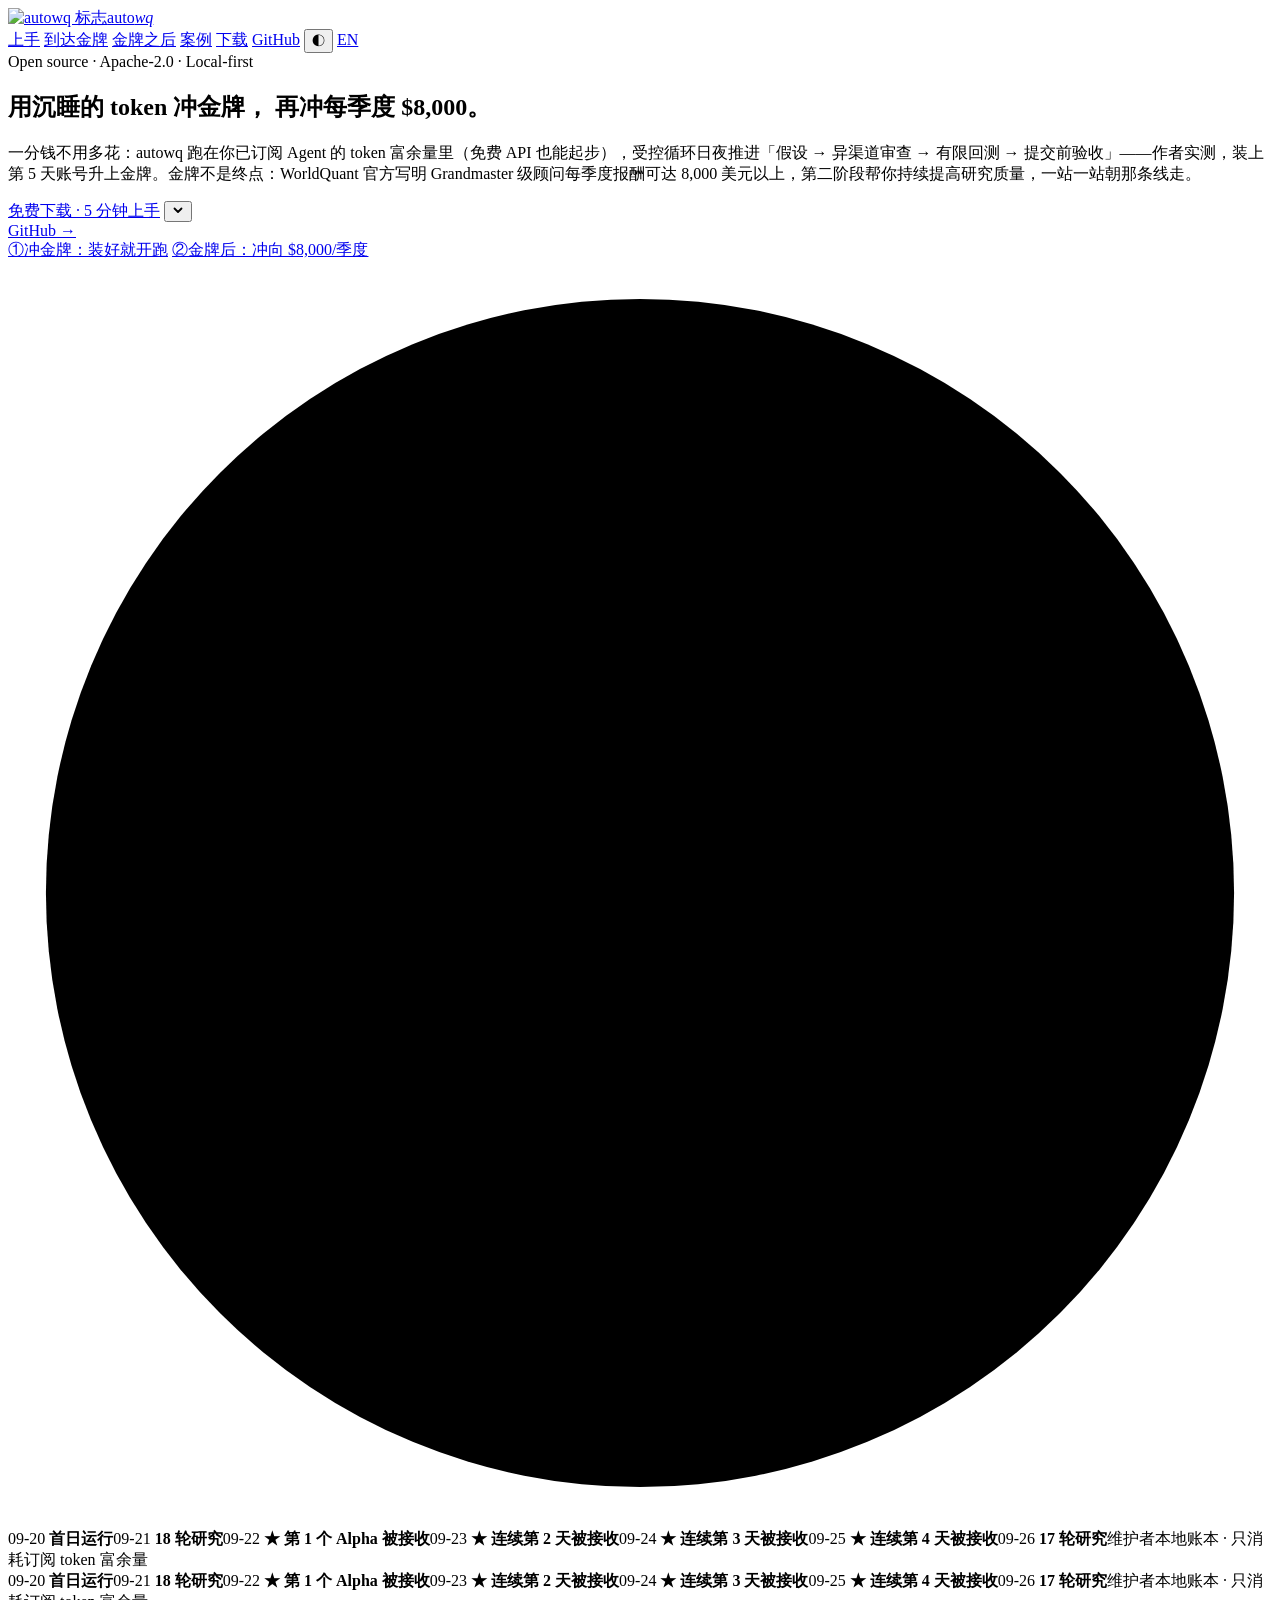
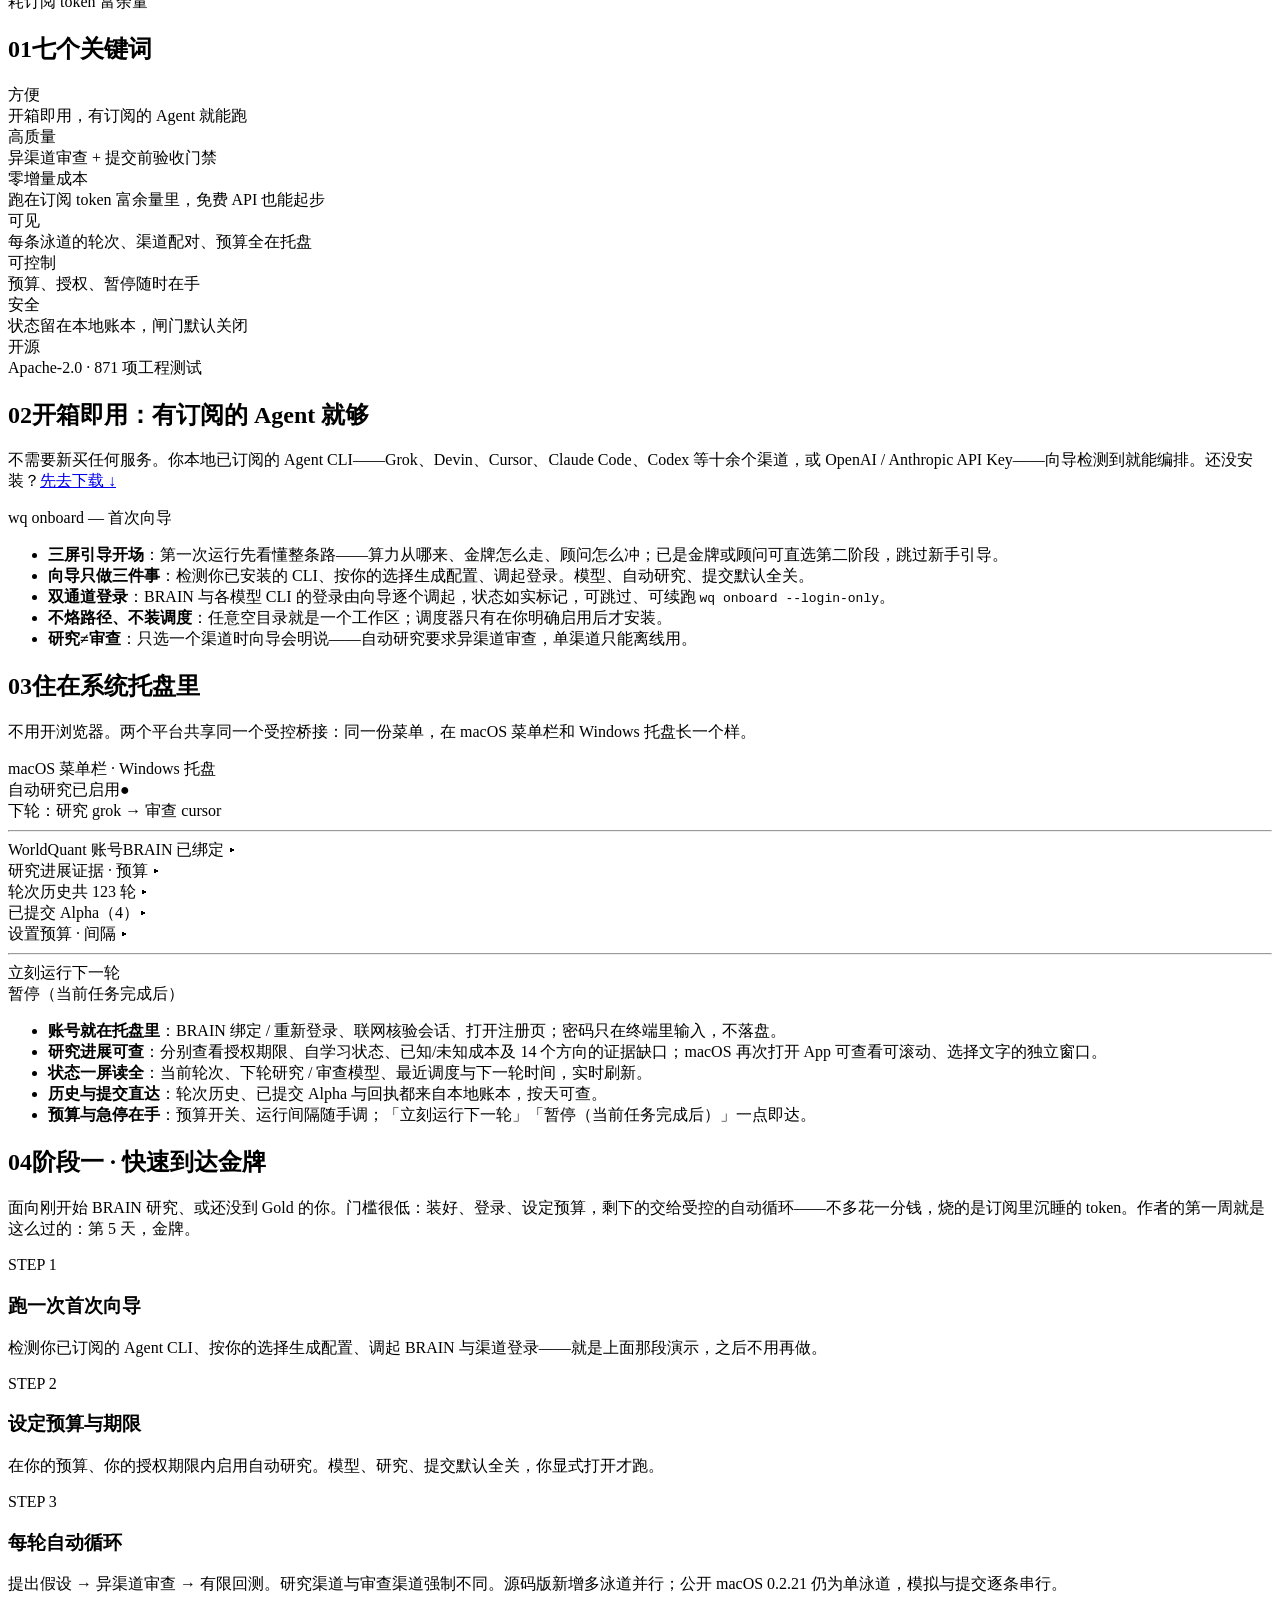
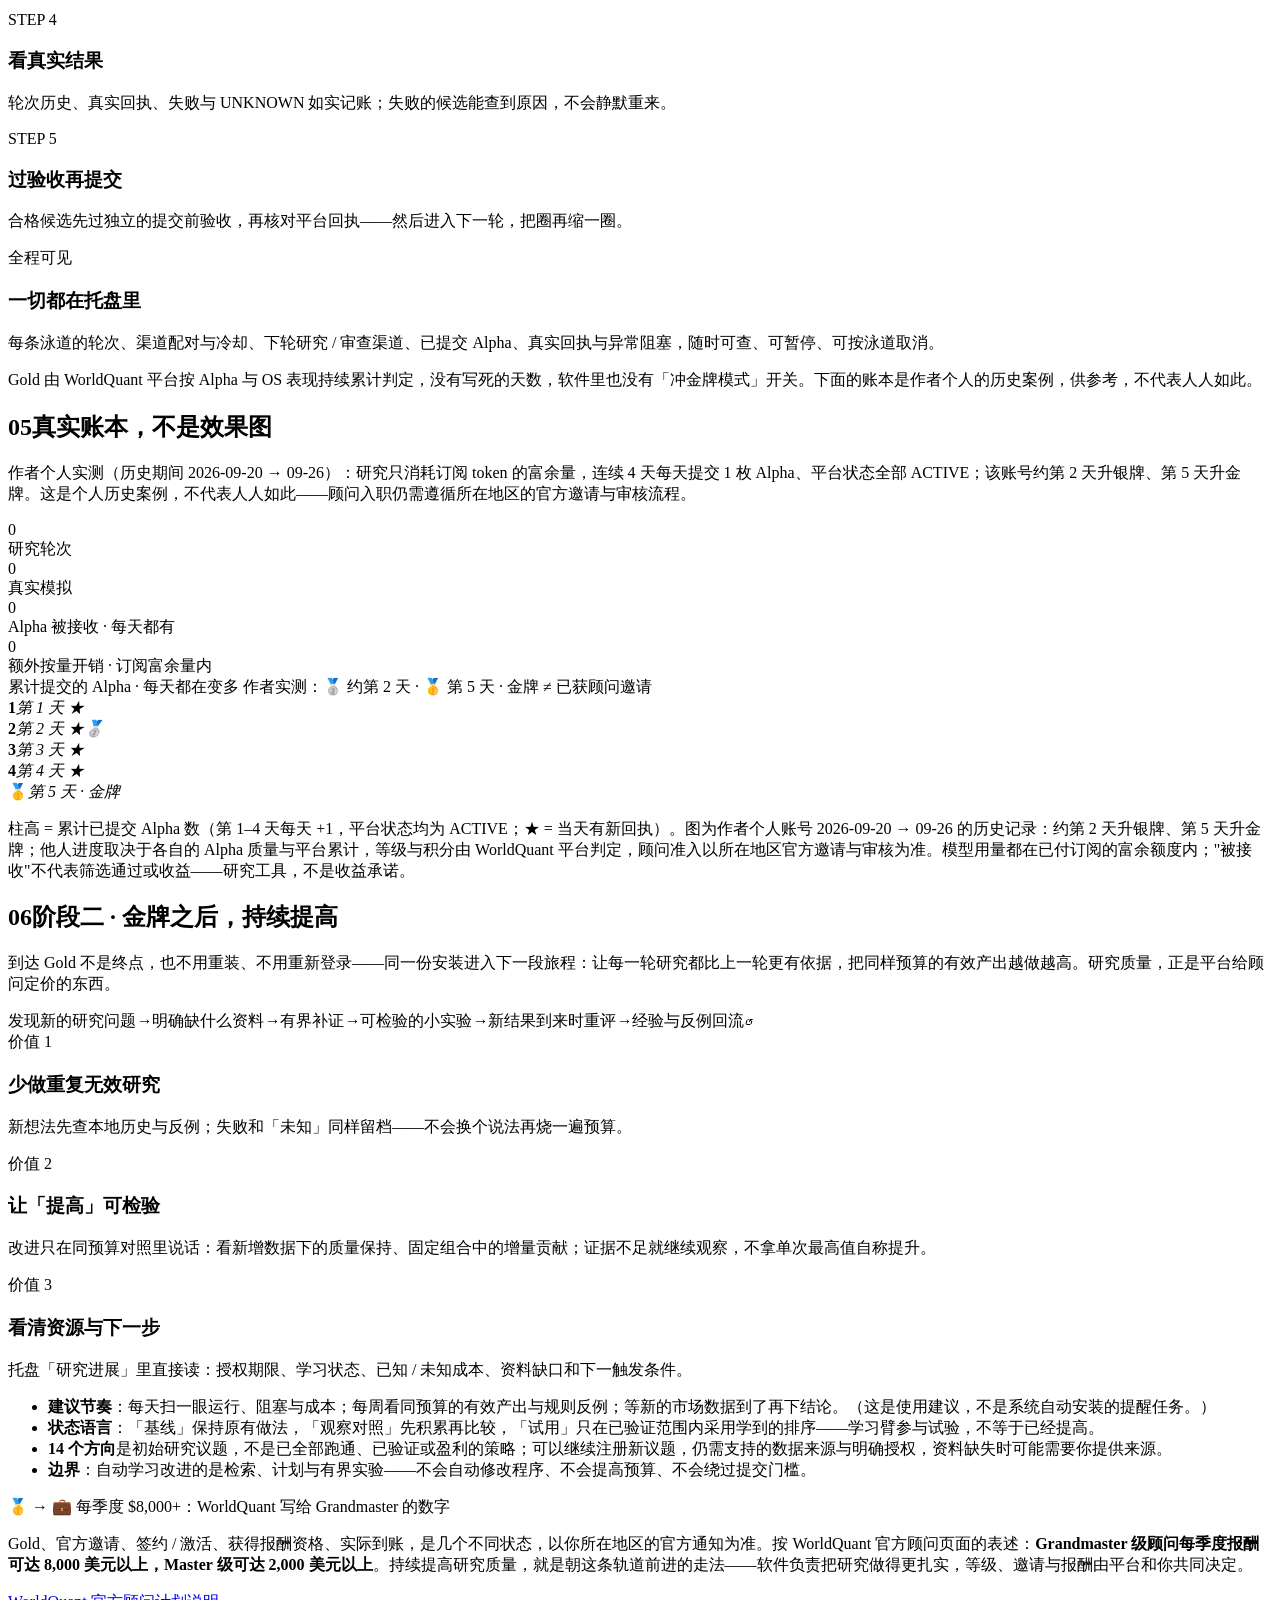
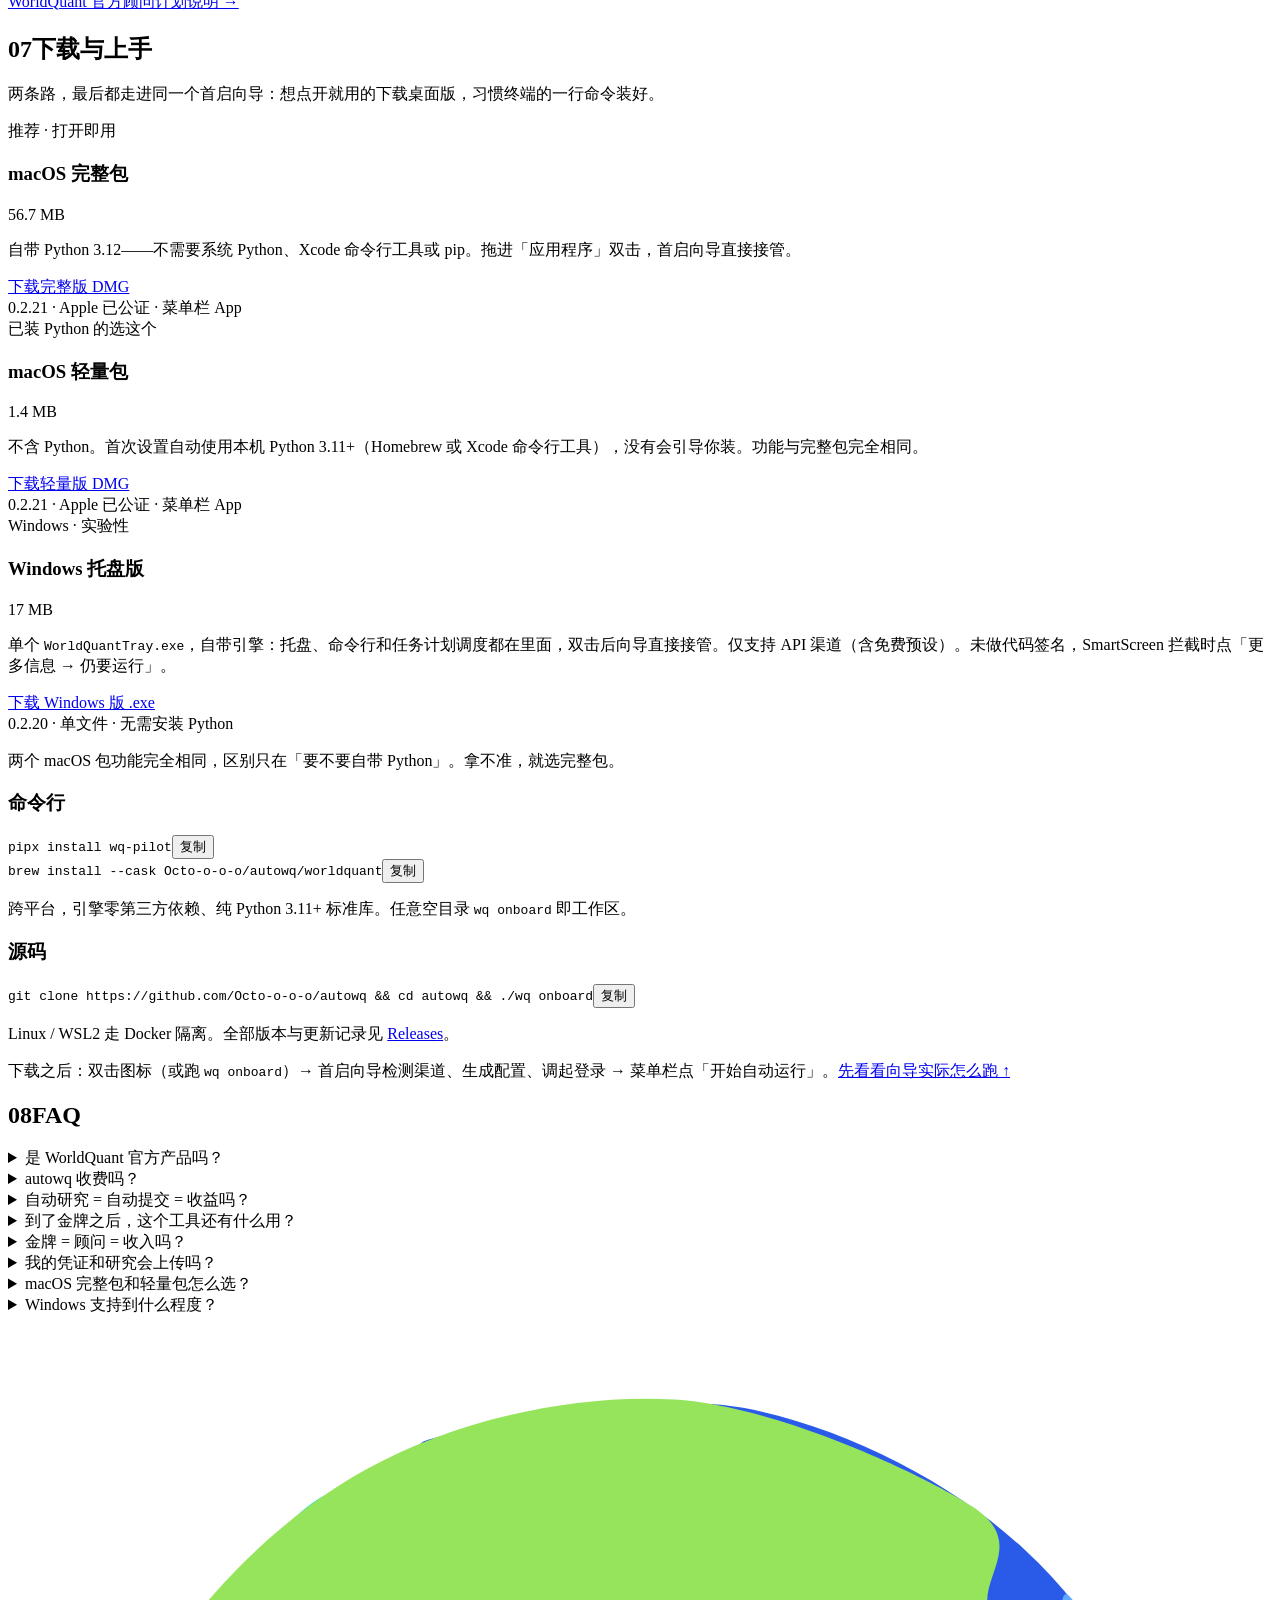
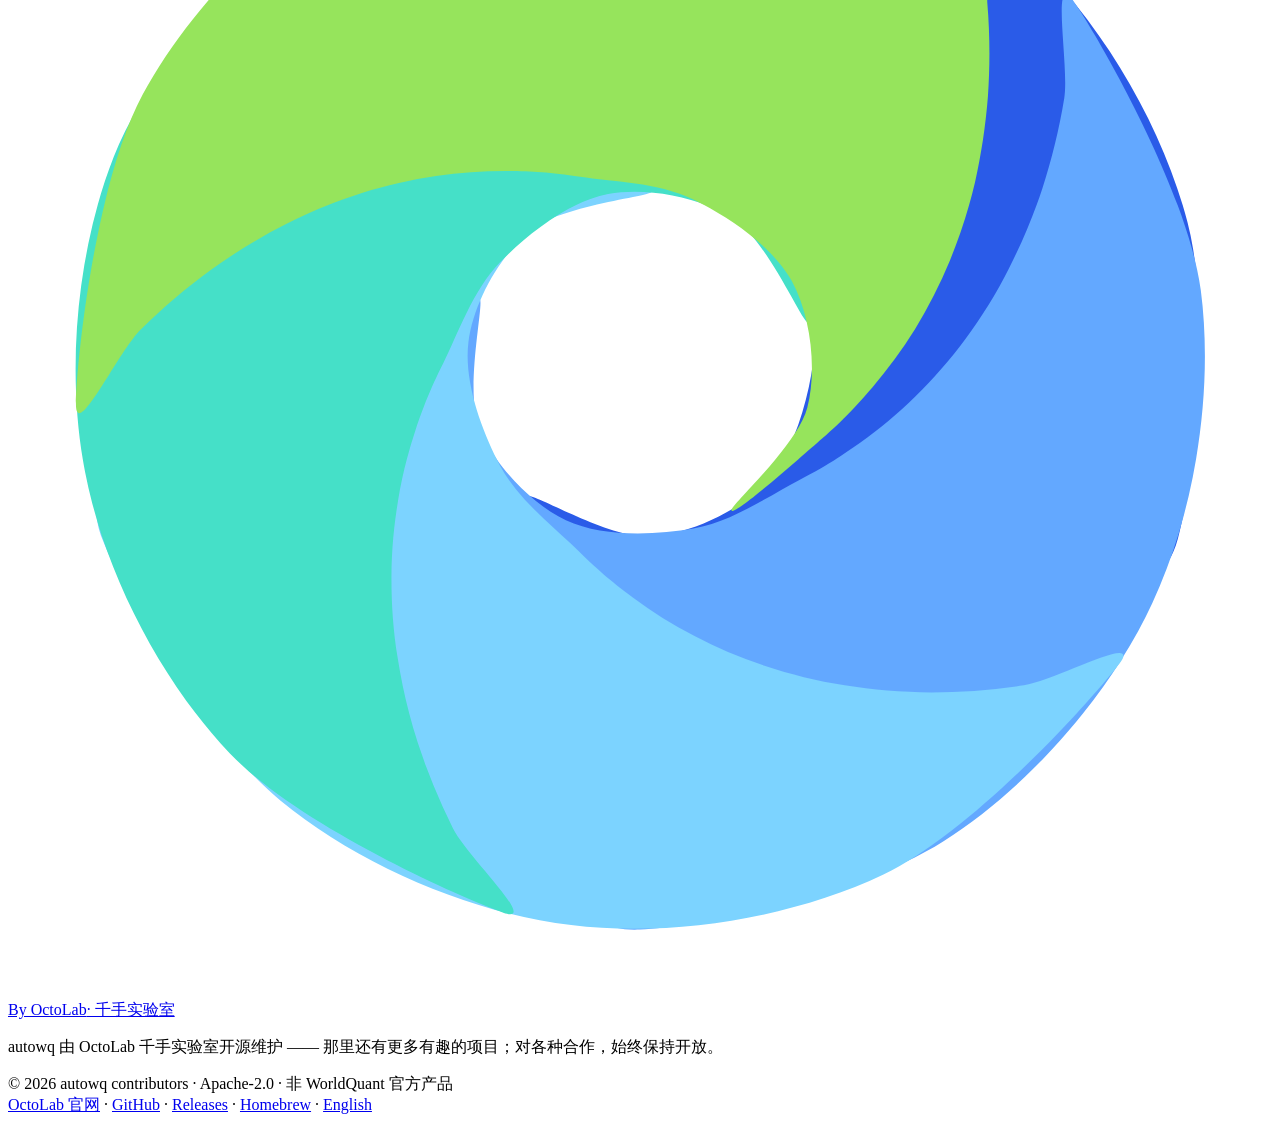
==== commit e9b8bba8: "Make multi-lane research resumable with durable evidence and budget boundaries" ====
--- a/website/index.html
+++ b/website/index.html
@@ -54,7 +54,7 @@
       "featureList": [
         "异渠道审查：研究与审查渠道强制分离",
         "逐渠道预算与授权闸门，默认全关",
-        "多泳道并行研究：多条泳道并行推进研究→审查→模拟，同一渠道同一时刻只跑一个调用，模拟与提交保持串行",
+        "源码版功能（公开 macOS 0.2.21 尚未包含）：多泳道并行推进研究→审查→模拟，同一渠道同一时刻只跑一个调用，模拟与提交保持串行；泳道可按「研究→审查」对单独固定",
         "本地 SQLite 账本与真实结果诊断",
         "提交前独立验收门禁",
         "金牌后的持续研究框架：有界补证、晚到重评、证据回流",
@@ -216,7 +216,7 @@
   <div class="principles rise">
     <div class="p"><div class="idx">STEP 1</div><h3>跑一次首次向导</h3><p>检测你已订阅的 Agent CLI、按你的选择生成配置、调起 BRAIN 与渠道登录——就是上面那段演示，之后不用再做。</p></div>
     <div class="p"><div class="idx">STEP 2</div><h3>设定预算与期限</h3><p>在你的预算、你的授权期限内启用自动研究。模型、研究、提交默认全关，你显式打开才跑。</p></div>
-    <div class="p"><div class="idx">STEP 3</div><h3>每轮自动循环</h3><p>提出假设 → 异渠道审查 → 有限回测。研究渠道与审查渠道强制不同；多条泳道并行跑，模拟与提交仍逐条串行。</p></div>
+    <div class="p"><div class="idx">STEP 3</div><h3>每轮自动循环</h3><p>提出假设 → 异渠道审查 → 有限回测。研究渠道与审查渠道强制不同。源码版新增多泳道并行；公开 macOS 0.2.21 仍为单泳道，模拟与提交逐条串行。</p></div>
     <div class="p"><div class="idx">STEP 4</div><h3>看真实结果</h3><p>轮次历史、真实回执、失败与 UNKNOWN 如实记账；失败的候选能查到原因，不会静默重来。</p></div>
     <div class="p"><div class="idx">STEP 5</div><h3>过验收再提交</h3><p>合格候选先过独立的提交前验收，再核对平台回执——然后进入下一轮，把圈再缩一圈。</p></div>
     <div class="p"><div class="idx">全程可见</div><h3>一切都在托盘里</h3><p>每条泳道的轮次、渠道配对与冷却、下轮研究 / 审查渠道、已提交 Alpha、真实回执与异常阻塞，随时可查、可暂停、可按泳道取消。</p></div>
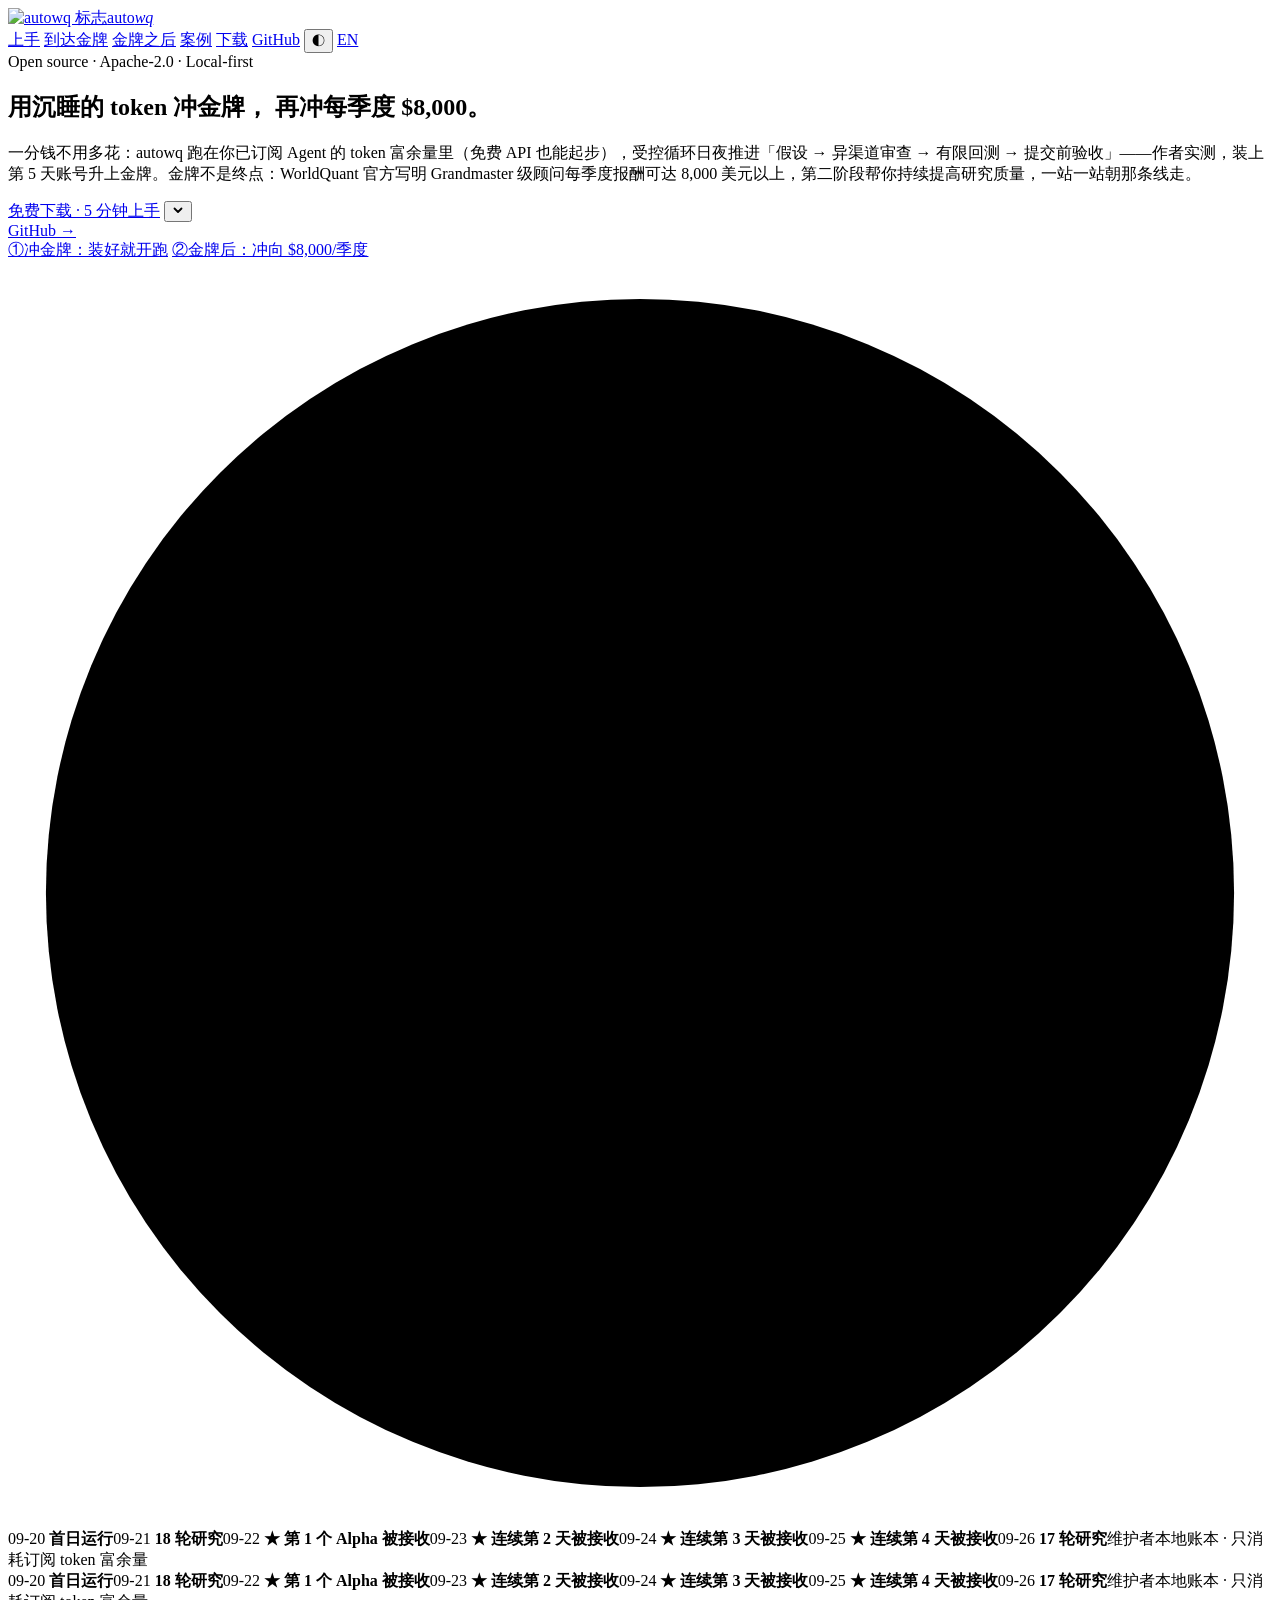
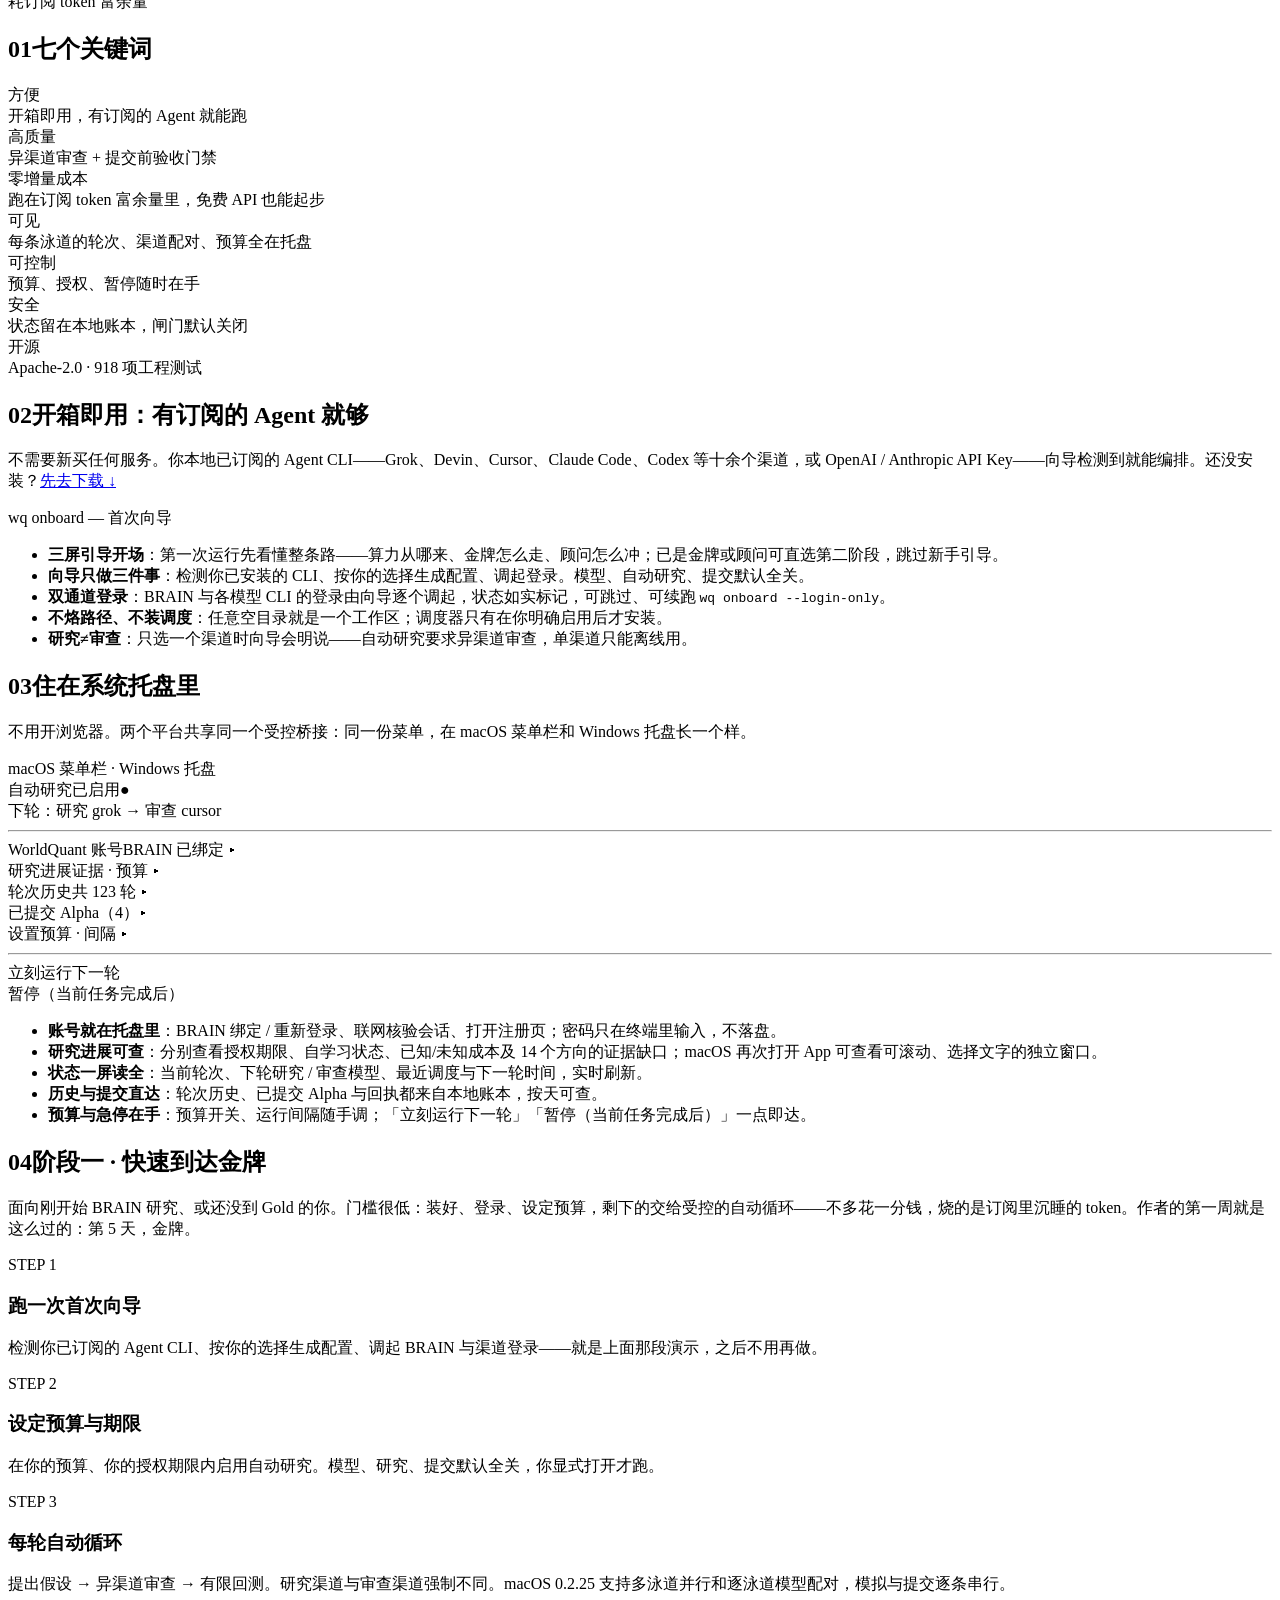
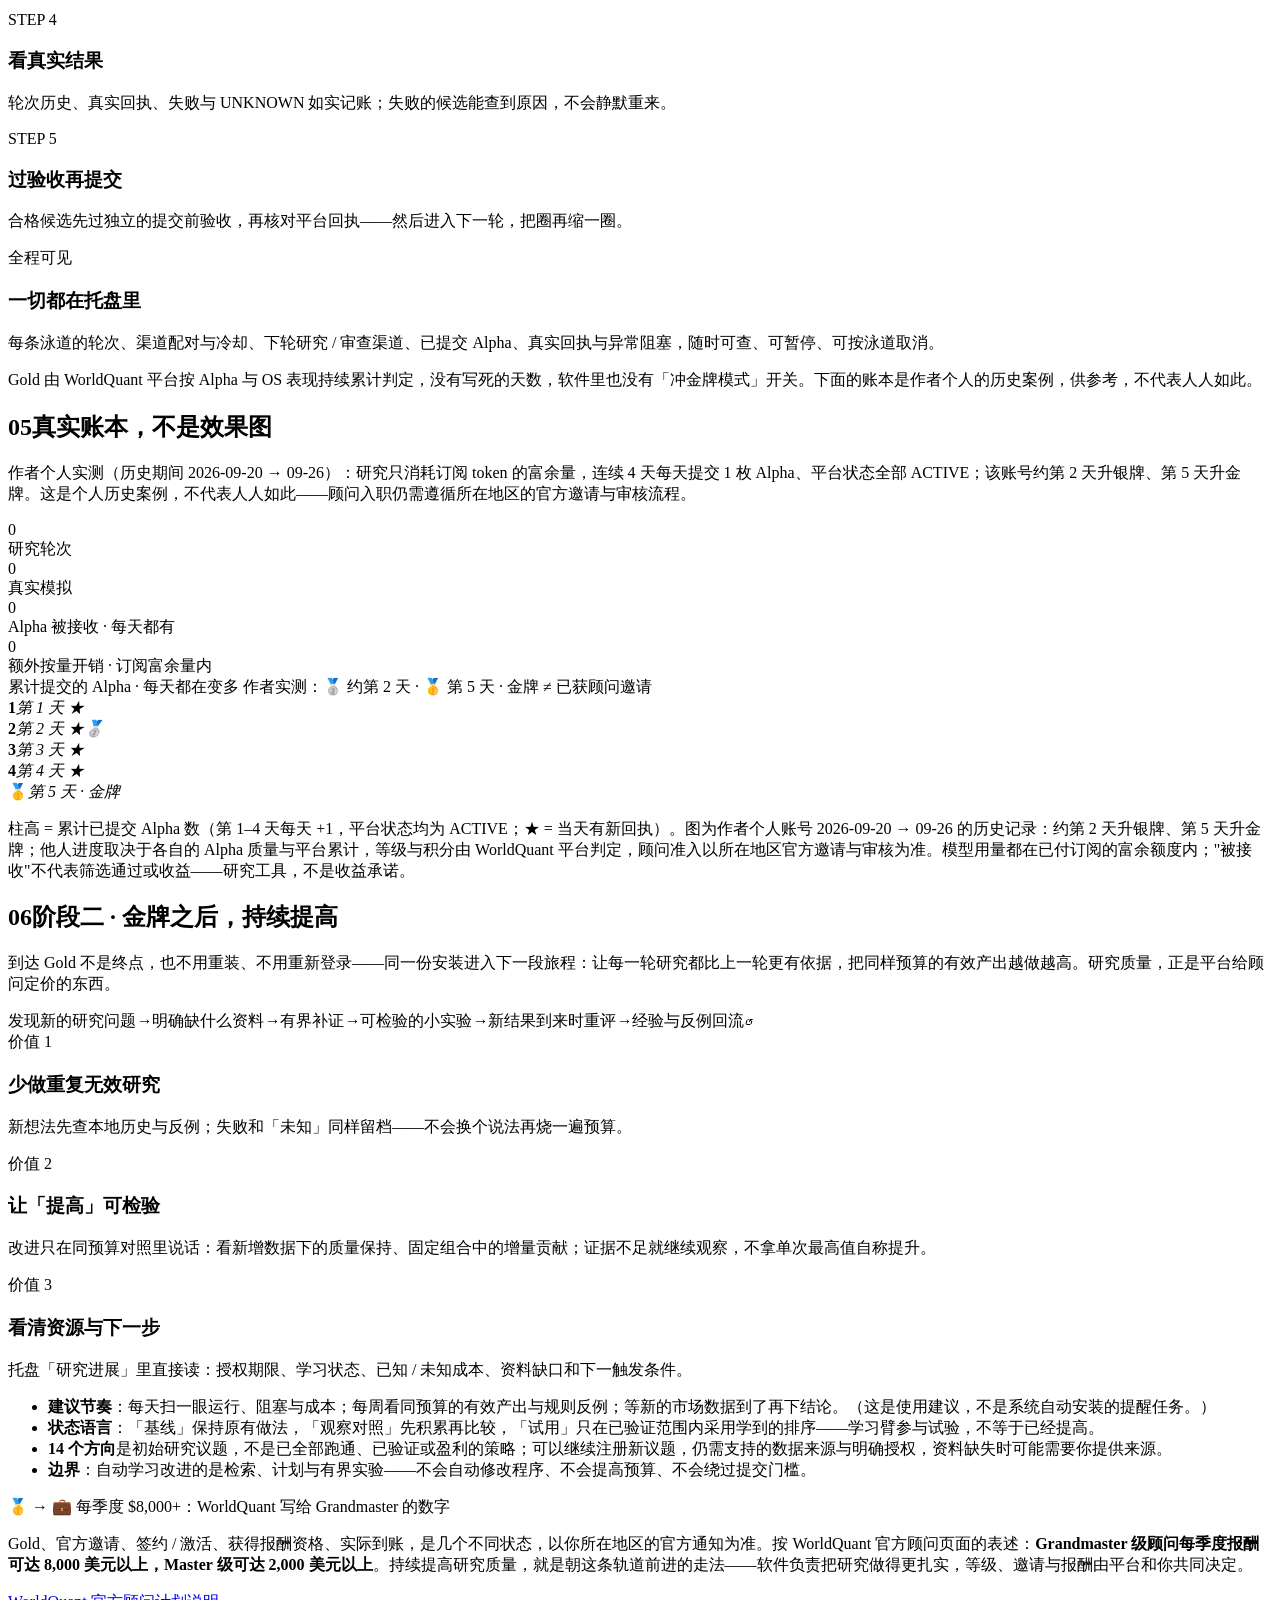
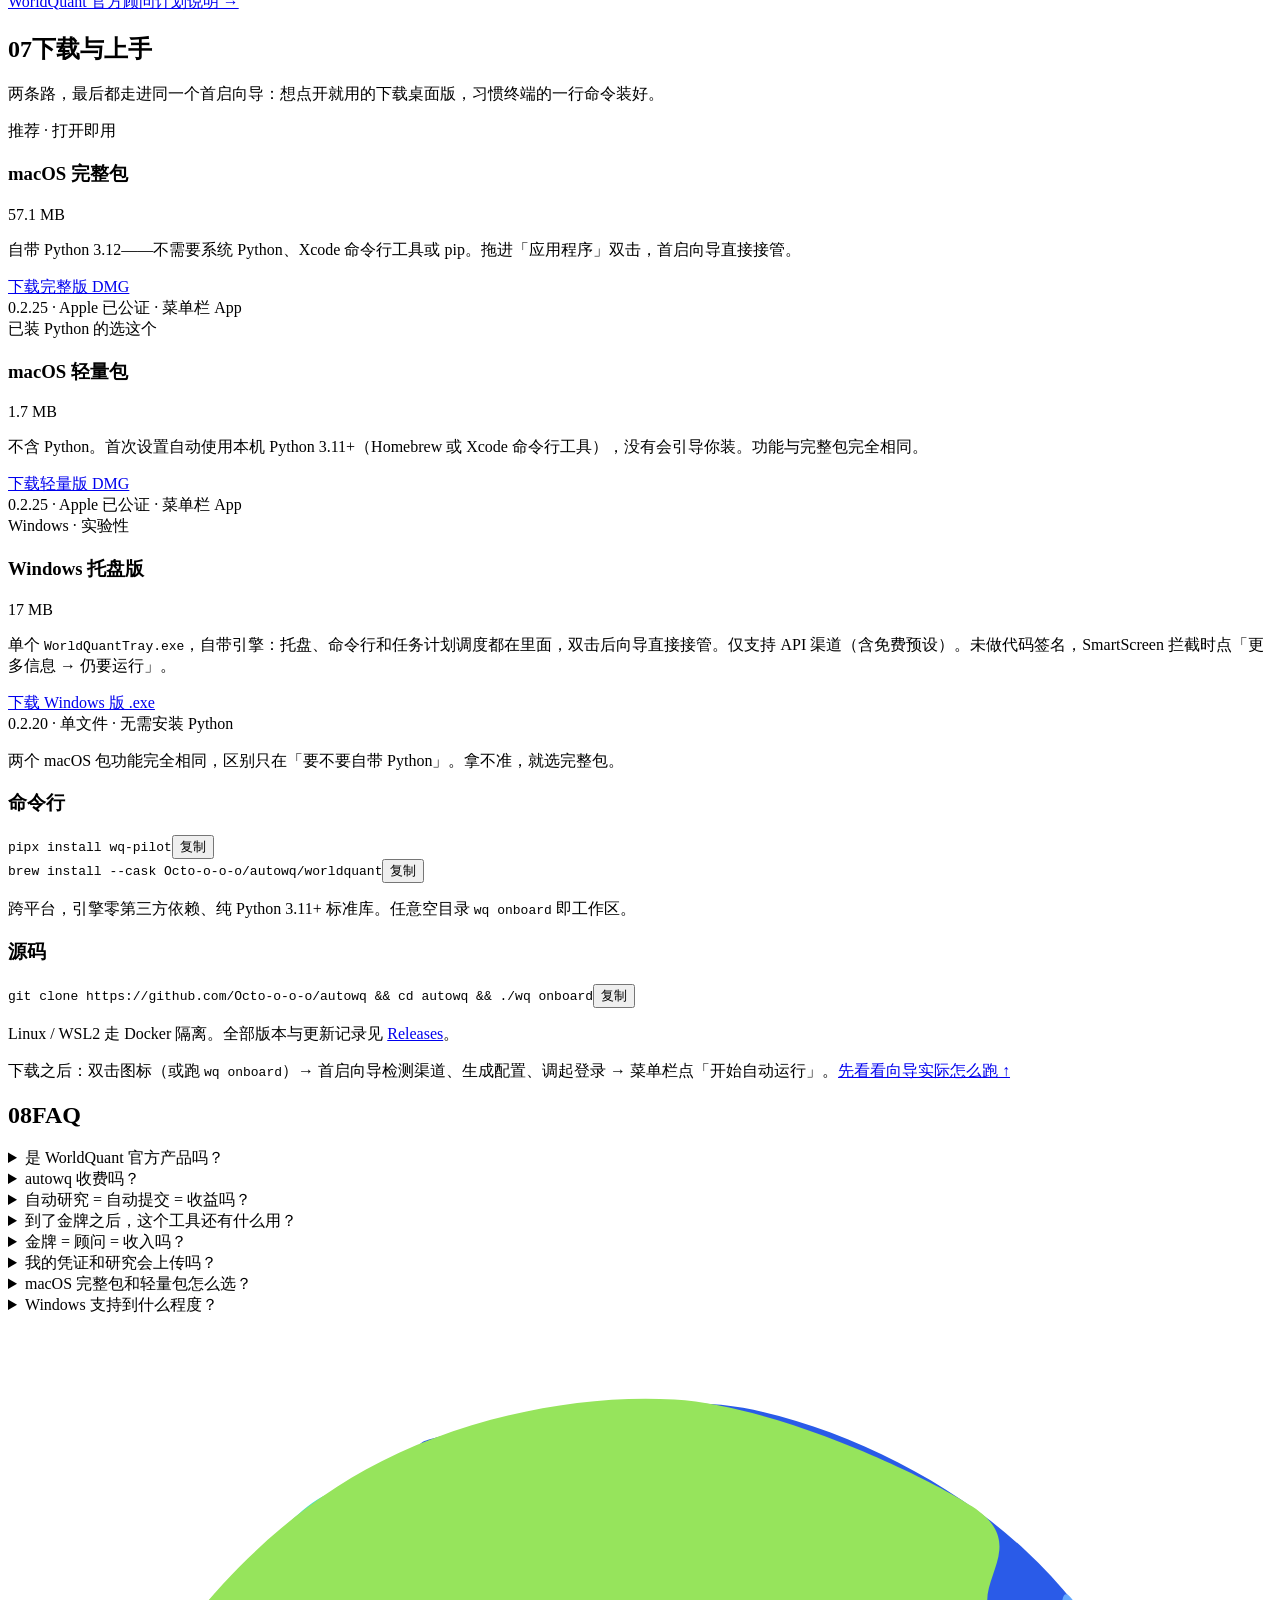
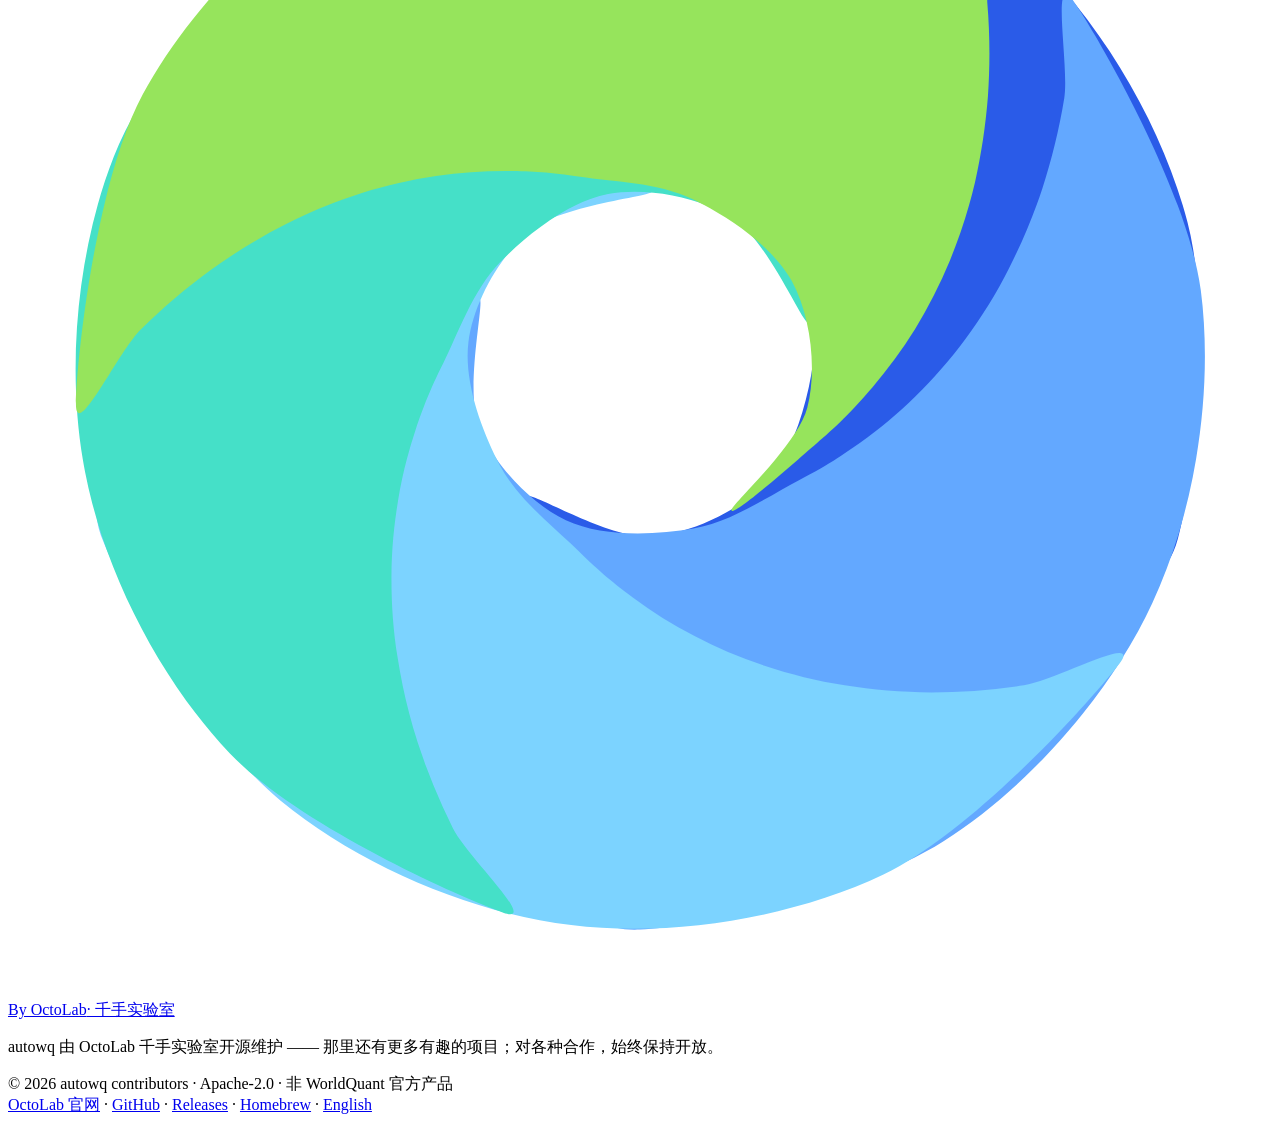
==== commit a9467607: "Publish notarized macOS 0.2.25 downloads and update feed" ====
--- a/website/index.html
+++ b/website/index.html
@@ -41,7 +41,7 @@
       "name": "autowq",
       "applicationCategory": "DeveloperApplication",
       "operatingSystem": "macOS, Windows, Linux",
-      "softwareVersion": "0.2.21",
+      "softwareVersion": "0.2.25",
       "isAccessibleForFree": true,
       "offers": { "@type": "Offer", "price": "0", "priceCurrency": "USD" },
       "license": "https://www.apache.org/licenses/LICENSE-2.0",
@@ -54,7 +54,7 @@
       "featureList": [
         "异渠道审查：研究与审查渠道强制分离",
         "逐渠道预算与授权闸门，默认全关",
-        "源码版功能（公开 macOS 0.2.21 尚未包含）：多泳道并行推进研究→审查→模拟，同一渠道同一时刻只跑一个调用，模拟与提交保持串行；泳道可按「研究→审查」对单独固定",
+        "多泳道并行推进研究→审查→模拟，同一渠道同一时刻只跑一个调用，模拟与提交保持串行；泳道可按「研究→审查」对单独固定",
         "本地 SQLite 账本与真实结果诊断",
         "提交前独立验收门禁",
         "金牌后的持续研究框架：有界补证、晚到重评、证据回流",
@@ -111,8 +111,8 @@
         </button>
         <div class="cta-menu" id="heroMenu" role="menu" aria-label="下载选项" hidden>
           <div class="cm-head">桌面版 · 打开即用</div>
-          <a role="menuitem" href="https://github.com/Octo-o-o-o/autowq/releases/download/macos-v0.2.21/WorldQuant-0.2.21.dmg" data-os="macos"><span class="cm-l">macOS 完整包</span><span class="cm-r">DMG · 56.7 MB</span></a>
-          <a role="menuitem" href="https://github.com/Octo-o-o-o/autowq/releases/download/macos-v0.2.21/WorldQuant-0.2.21-light.dmg"><span class="cm-l">macOS 轻量包</span><span class="cm-r">DMG · 1.4 MB</span></a>
+          <a role="menuitem" href="https://github.com/Octo-o-o-o/autowq/releases/download/macos-v0.2.25/WorldQuant-0.2.25.dmg" data-os="macos"><span class="cm-l">macOS 完整包</span><span class="cm-r">DMG · 57.1 MB</span></a>
+          <a role="menuitem" href="https://github.com/Octo-o-o-o/autowq/releases/download/macos-v0.2.25/WorldQuant-0.2.25-light.dmg"><span class="cm-l">macOS 轻量包</span><span class="cm-r">DMG · 1.7 MB</span></a>
           <a role="menuitem" href="https://github.com/Octo-o-o-o/autowq/releases/download/v0.2.20/WorldQuantTray.exe" data-os="windows"><span class="cm-l">Windows 托盘版</span><span class="cm-r">.exe · 实验性</span></a>
           <hr>
           <div class="cm-head">开发者</div>
@@ -156,7 +156,7 @@
     <div class="pillar"><div class="k">可见</div><div class="d">每条泳道的轮次、渠道配对、预算全在托盘</div></div>
     <div class="pillar"><div class="k">可控制</div><div class="d">预算、授权、暂停随时在手</div></div>
     <div class="pillar"><div class="k">安全</div><div class="d">状态留在本地账本，闸门默认关闭</div></div>
-    <div class="pillar"><div class="k">开源</div><div class="d">Apache-2.0 · 871 项工程测试</div></div>
+    <div class="pillar"><div class="k">开源</div><div class="d">Apache-2.0 · 918 项工程测试</div></div>
   </div>
 </section>
 
@@ -216,7 +216,7 @@
   <div class="principles rise">
     <div class="p"><div class="idx">STEP 1</div><h3>跑一次首次向导</h3><p>检测你已订阅的 Agent CLI、按你的选择生成配置、调起 BRAIN 与渠道登录——就是上面那段演示，之后不用再做。</p></div>
     <div class="p"><div class="idx">STEP 2</div><h3>设定预算与期限</h3><p>在你的预算、你的授权期限内启用自动研究。模型、研究、提交默认全关，你显式打开才跑。</p></div>
-    <div class="p"><div class="idx">STEP 3</div><h3>每轮自动循环</h3><p>提出假设 → 异渠道审查 → 有限回测。研究渠道与审查渠道强制不同。源码版新增多泳道并行；公开 macOS 0.2.21 仍为单泳道，模拟与提交逐条串行。</p></div>
+    <div class="p"><div class="idx">STEP 3</div><h3>每轮自动循环</h3><p>提出假设 → 异渠道审查 → 有限回测。研究渠道与审查渠道强制不同。macOS 0.2.25 支持多泳道并行和逐泳道模型配对，模拟与提交逐条串行。</p></div>
     <div class="p"><div class="idx">STEP 4</div><h3>看真实结果</h3><p>轮次历史、真实回执、失败与 UNKNOWN 如实记账；失败的候选能查到原因，不会静默重来。</p></div>
     <div class="p"><div class="idx">STEP 5</div><h3>过验收再提交</h3><p>合格候选先过独立的提交前验收，再核对平台回执——然后进入下一轮，把圈再缩一圈。</p></div>
     <div class="p"><div class="idx">全程可见</div><h3>一切都在托盘里</h3><p>每条泳道的轮次、渠道配对与冷却、下轮研究 / 审查渠道、已提交 Alpha、真实回执与异常阻塞，随时可查、可暂停、可按泳道取消。</p></div>
@@ -280,18 +280,18 @@
     <div class="dl-card featured" data-os="macos">
       <div class="dl-tag">推荐 · 打开即用</div>
       <h3>macOS 完整包</h3>
-      <div class="dl-size">56.7 <span>MB</span></div>
+      <div class="dl-size">57.1 <span>MB</span></div>
       <p>自带 Python 3.12——不需要系统 Python、Xcode 命令行工具或 pip。拖进「应用程序」双击，首启向导直接接管。</p>
-      <a class="btn primary dl-btn" href="https://github.com/Octo-o-o-o/autowq/releases/download/macos-v0.2.21/WorldQuant-0.2.21.dmg" target="_blank" rel="noopener">下载完整版 DMG</a>
-      <div class="dl-meta">0.2.21 · Apple 已公证 · 菜单栏 App</div>
+      <a class="btn primary dl-btn" href="https://github.com/Octo-o-o-o/autowq/releases/download/macos-v0.2.25/WorldQuant-0.2.25.dmg" target="_blank" rel="noopener">下载完整版 DMG</a>
+      <div class="dl-meta">0.2.25 · Apple 已公证 · 菜单栏 App</div>
     </div>
     <div class="dl-card" data-os="macos">
       <div class="dl-tag">已装 Python 的选这个</div>
       <h3>macOS 轻量包</h3>
-      <div class="dl-size">1.4 <span>MB</span></div>
+      <div class="dl-size">1.7 <span>MB</span></div>
       <p>不含 Python。首次设置自动使用本机 Python 3.11+（Homebrew 或 Xcode 命令行工具），没有会引导你装。功能与完整包完全相同。</p>
-      <a class="btn dl-btn" href="https://github.com/Octo-o-o-o/autowq/releases/download/macos-v0.2.21/WorldQuant-0.2.21-light.dmg" target="_blank" rel="noopener">下载轻量版 DMG</a>
-      <div class="dl-meta">0.2.21 · Apple 已公证 · 菜单栏 App</div>
+      <a class="btn dl-btn" href="https://github.com/Octo-o-o-o/autowq/releases/download/macos-v0.2.25/WorldQuant-0.2.25-light.dmg" target="_blank" rel="noopener">下载轻量版 DMG</a>
+      <div class="dl-meta">0.2.25 · Apple 已公证 · 菜单栏 App</div>
     </div>
     <div class="dl-card" data-os="windows">
       <div class="dl-tag">Windows · 实验性</div>
